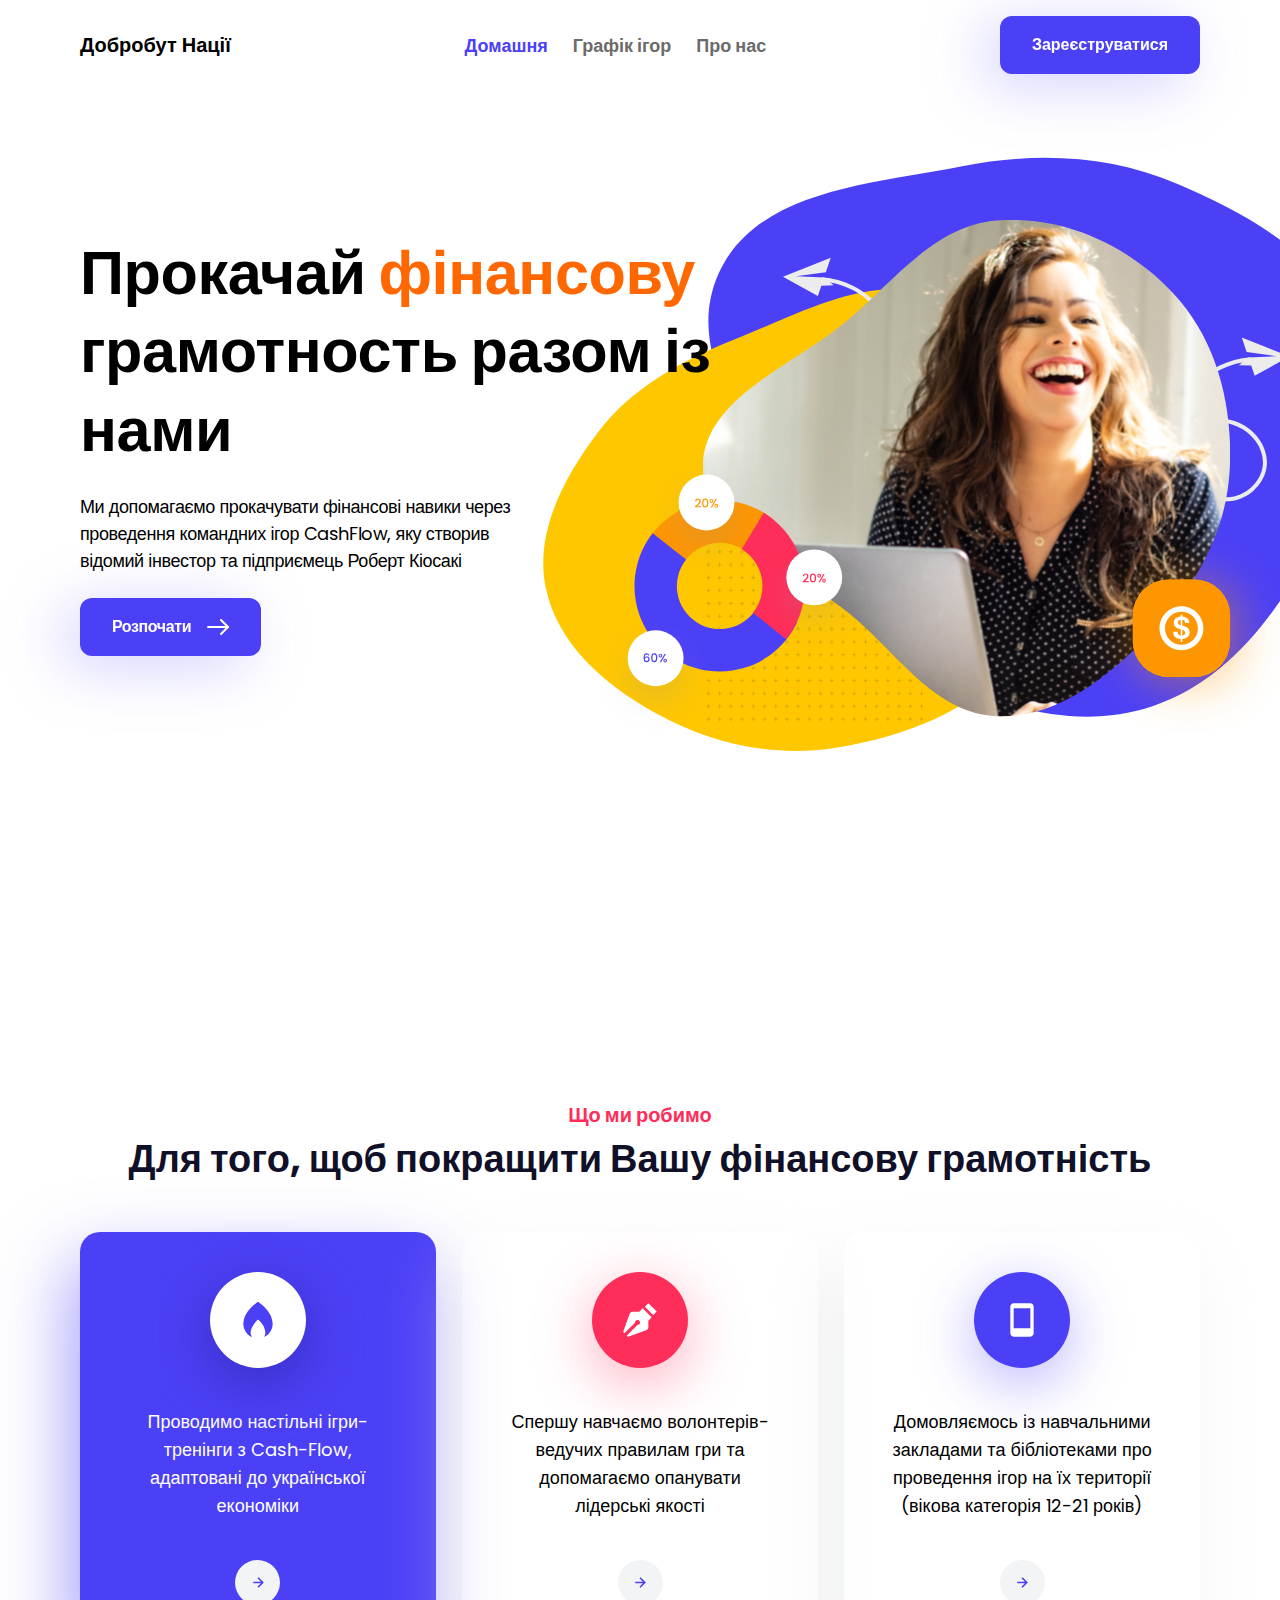
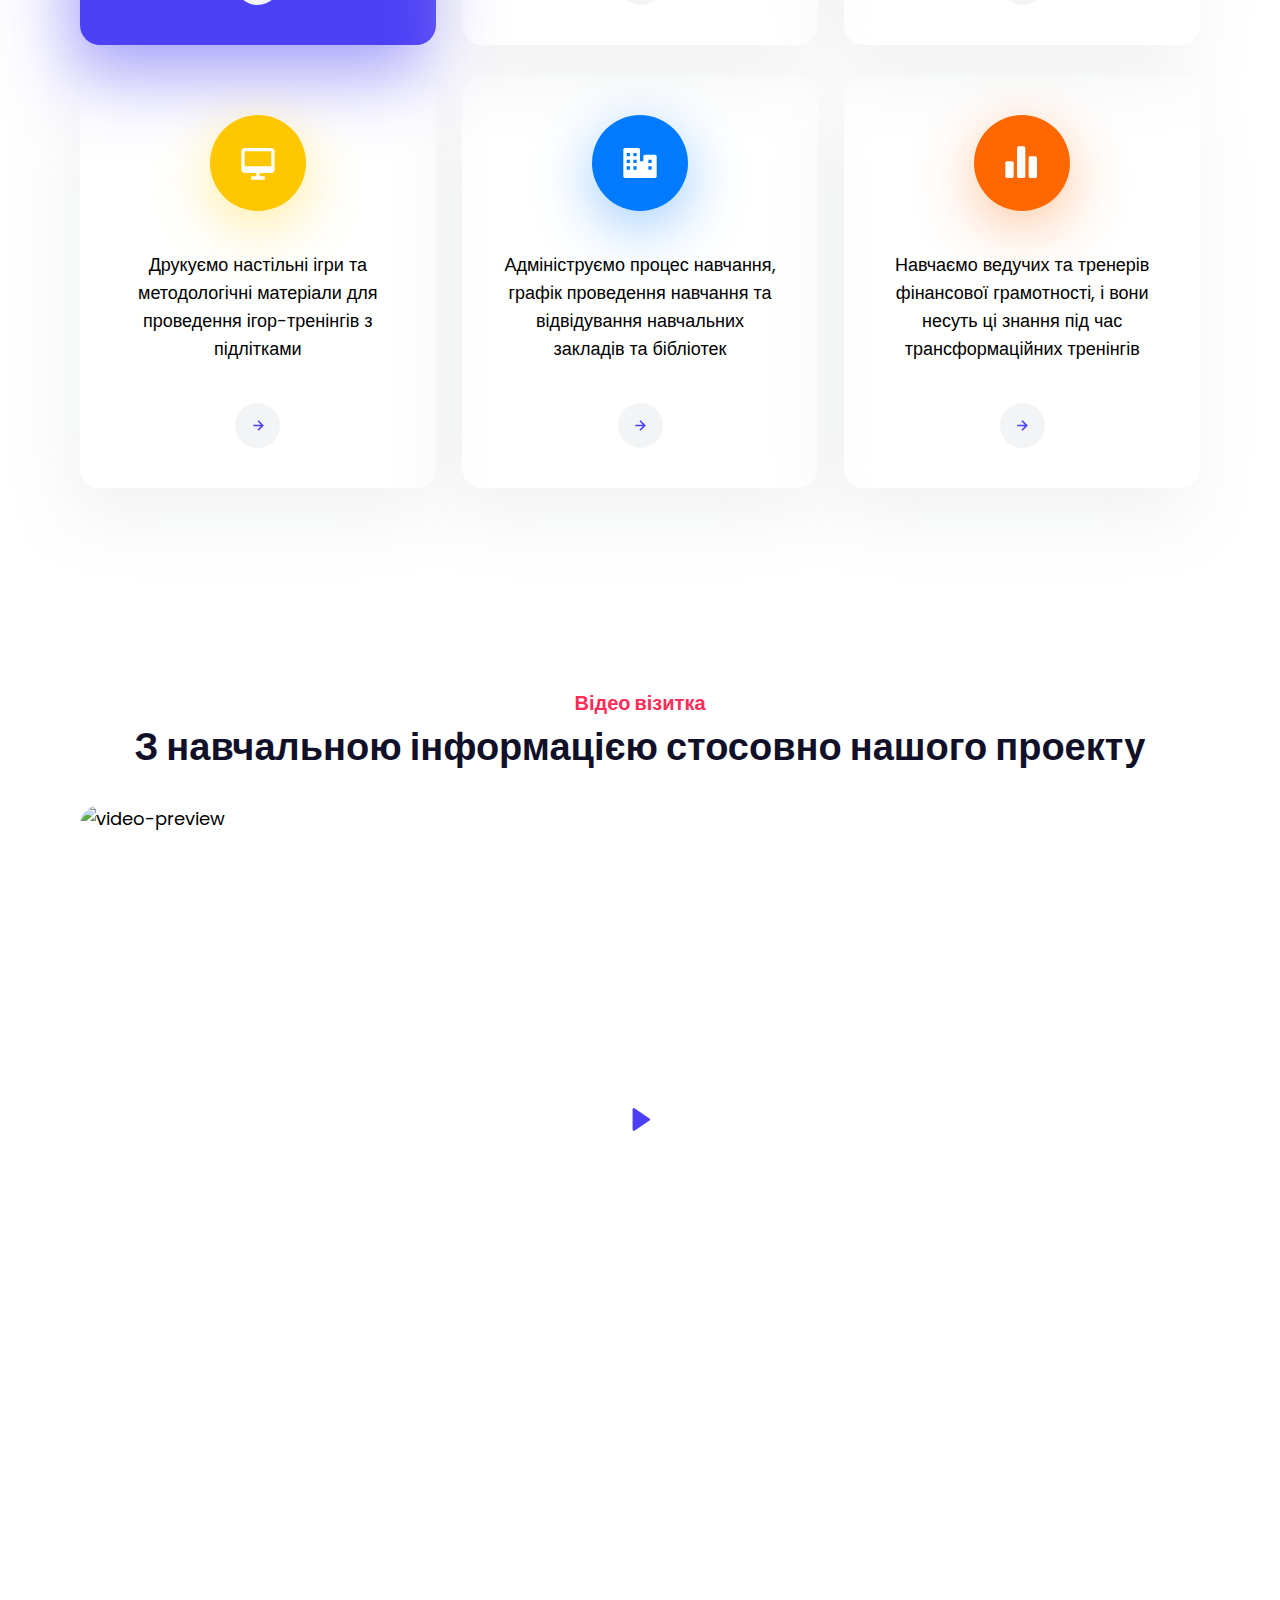
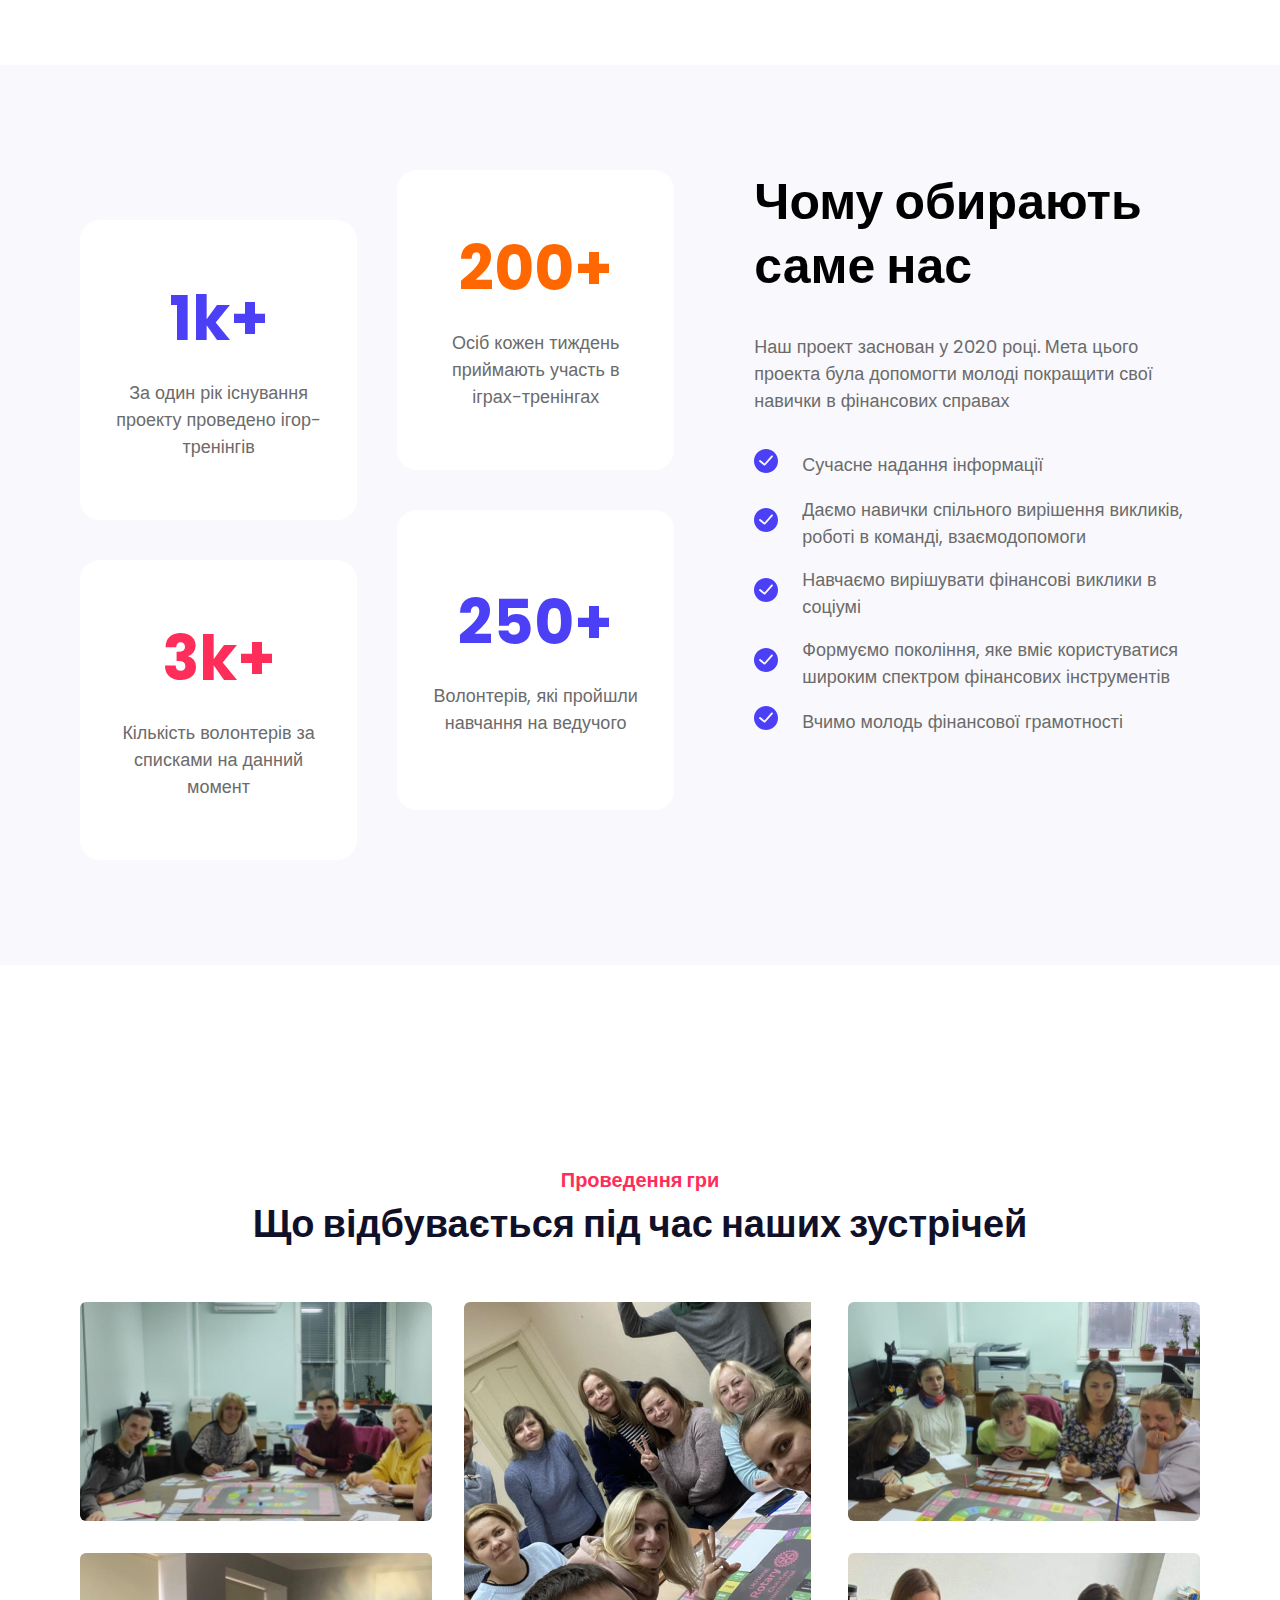
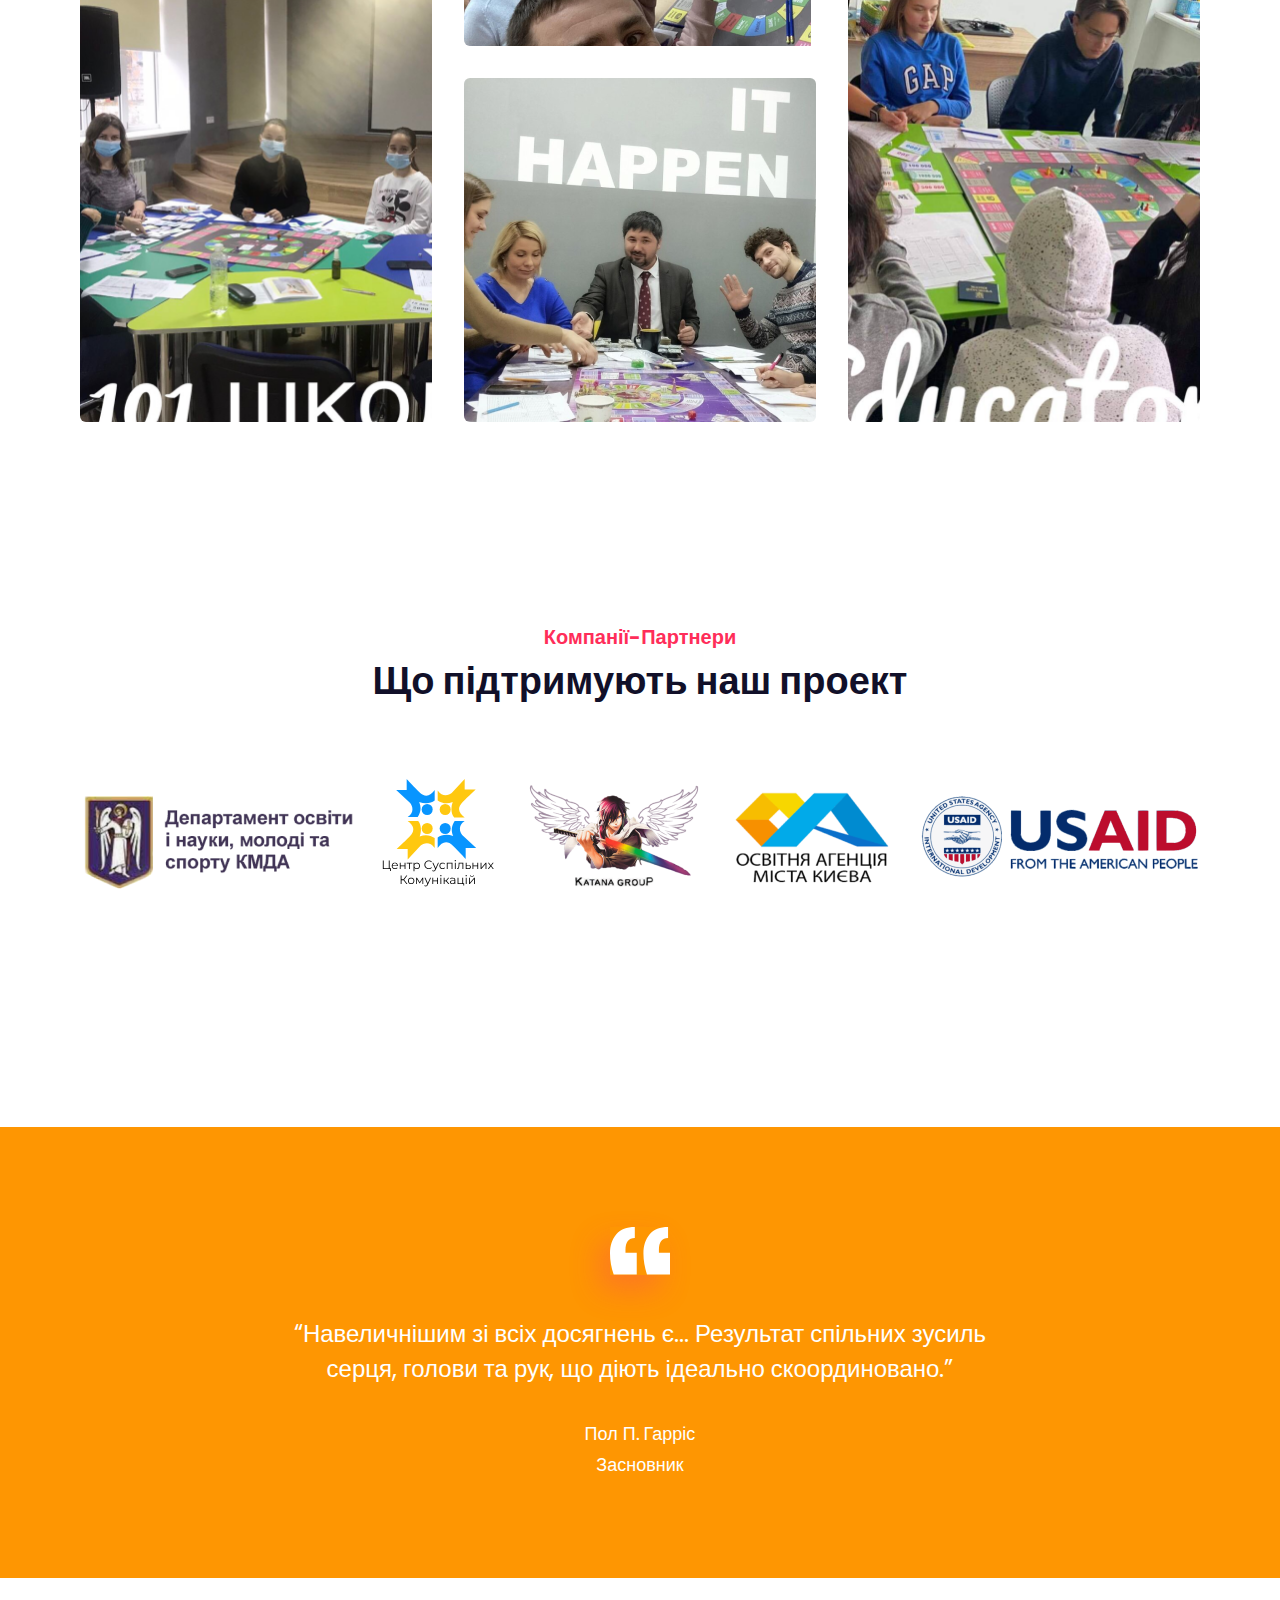
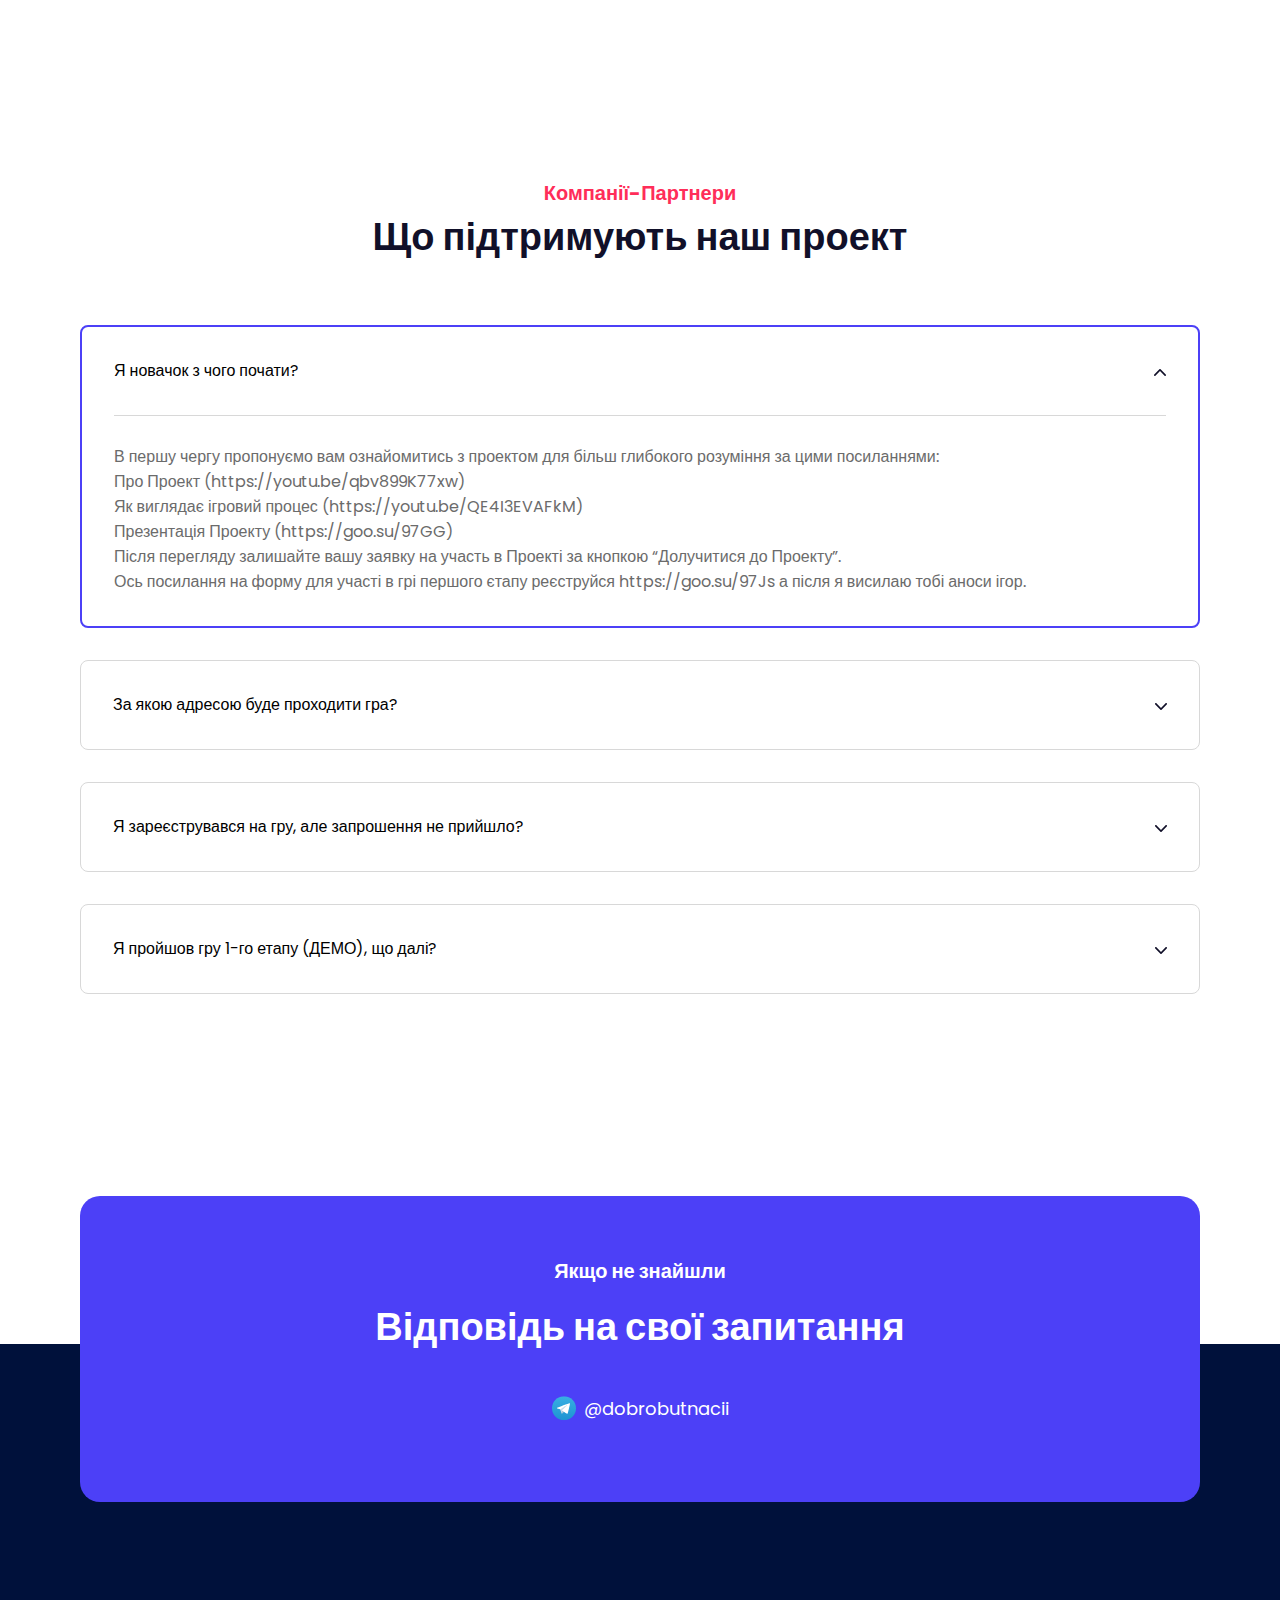
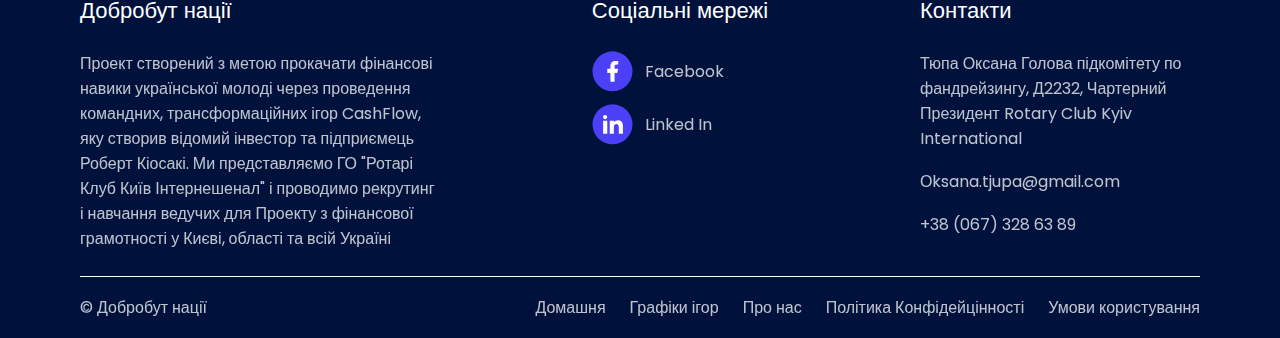
==== index.html @ ab07b041 "added accardion" ====
<!DOCTYPE html>
<html lang="ua">
<head>
    <meta charset="UTF-8">
    <meta http-equiv="X-UA-Compatible" content="IE=edge">
    <meta name="viewport" content="width=device-width, initial-scale=1.0">
    <title>Добробут Нації | Домашня | Навчання фінансової грамотності</title>

    <link rel="stylesheet" href="./css/style.css">
</head>
<body>
    <!-- HEADER -->
    <header class="header">
        <div class="container">
            <div class="menu-wrapper">
                <div class="logo"><a href="/">Добробут Нації</a></div>
                <ul class="nav">
                    <li class="active"><a href="/">Домашня</a></li>
                    <li><a href="/">Графік ігор</a></li>
                    <li><a href="/">Про нас</a></li>
                </ul>
                <a href="/" class="btn">Зареєструватися</a>
                <div id="nav-icon">
                    <span></span>
                    <span></span>
                    <span></span>
                    <span></span>
                </div>
            </div>
        </div>
    </header>
      
        <main>
            <!-- INTRO BLOCK -->
            <section class="intro">
                <div class="container">
                    <div class="intro-wrapper">
                        <div class="intro-text">
                            <h1>Прокачай <span>фінансову</span> грамотность разом із нами</h1>
                            <p>Ми допомагаємо прокачувати фінансові навики через проведення командних ігор CashFlow, яку створив відомий інвестор та підприємець Роберт Кіосакі</p>
                            <a href="/" class="btn">
                                <span>Розпочати</span>
                                <svg width="22" height="16" viewBox="0 0 22 16" fill="none" xmlns="http://www.w3.org/2000/svg">
                                    <path d="M1 8H21" stroke="white" stroke-width="2" stroke-linecap="round" stroke-linejoin="round"/>
                                    <path d="M14 1L21 8L14 15" stroke="white" stroke-width="2" stroke-linecap="round" stroke-linejoin="round"/>
                                </svg>                                    
                            </a>
                        </div>
                        <div class="intro-img">
                            <img src="./img/intro.svg" alt="intro-img">
                        </div>
                    </div>
                </div>
            </section>

            <!-- WHAT WE DO BLOCK -->
            <section class="whatwedo">
                <div class="container">
                    <div class="text-block">
                        <h3>Що ми робимо</h3>
                        <h2>Для того, щоб покращити Вашу фінансову грамотність</h2>
                    </div>
                    <div class="cards-wrapper">
                        <div class="card active">
                            <div class="card-img">
                                <svg width="44" height="44" viewBox="0 0 44 44" fill="none" xmlns="http://www.w3.org/2000/svg">
                                    <path d="M23.0615 4.38711C22.753 4.16582 22.3825 4.04773 22.0028 4.04971C21.6232 4.05168 21.2539 4.17363 20.9477 4.39811C17.5854 6.83461 7.33337 15.1286 7.33337 25.6666C7.33337 31.6194 10.9047 36.7454 16.0124 39.0426C15.1385 37.8128 14.6683 36.3419 14.6667 34.8333C14.6355 28.9281 21.1897 22.1961 21.4684 21.9999C21.6231 21.889 21.8087 21.8294 21.9991 21.8294C22.1895 21.8294 22.3751 21.889 22.5299 21.9999C22.8085 22.1961 29.3334 27.4523 29.3334 34.8369C29.3334 36.4026 28.8292 37.8491 27.9895 39.0426C33.0954 36.7454 36.6667 31.6213 36.6667 25.6758C36.6667 14.9306 26.433 6.77961 23.0615 4.38711V4.38711Z" fill="#4C40F7"/>
                                </svg>
                            </div>
                            <div class="card-text">Проводимо настільні ігри-тренінги з Cash-Flow, адаптовані до української економіки</div>
                            <div class="card-btn-wrapper">
                                <a href="/" class="card-btn active">
                                    <svg width="21" height="20" viewBox="0 0 21 20" fill="none" xmlns="http://www.w3.org/2000/svg">
                                        <path d="M9.91083 14.4109L11.0892 15.5892L16.6783 10.0001L11.0892 4.41089L9.91083 5.58922L13.4883 9.16672H5.5V10.8334H13.4883L9.91083 14.4109Z" fill="#4C40F7"/>
                                    </svg>
                                </a>
                            </div>
                        </div>

                        <div class="card">
                            <div class="card-img">
                                <svg width="40" height="40" viewBox="0 0 40 40" fill="none" xmlns="http://www.w3.org/2000/svg">
                                    <path d="M19.3117 11.6649H12.8367C12.1524 11.6647 11.4847 11.8751 10.9242 12.2675C10.3636 12.6599 9.93738 13.2153 9.70336 13.8583L3.4367 31.0949C3.21503 31.7033 3.3667 32.3849 3.82336 32.8433L4.3117 33.3316L15.015 22.6283C15.0134 22.5849 15.0017 22.5416 15.0017 22.4983C15.0017 22.0038 15.1483 21.5205 15.423 21.1094C15.6977 20.6982 16.0882 20.3778 16.545 20.1886C17.0018 19.9994 17.5045 19.9499 17.9894 20.0463C18.4744 20.1428 18.9198 20.3809 19.2695 20.7305C19.6191 21.0801 19.8572 21.5256 19.9537 22.0106C20.0501 22.4955 20.0006 22.9982 19.8114 23.455C19.6222 23.9118 19.3017 24.3022 18.8906 24.5769C18.4795 24.8517 17.9962 24.9983 17.5017 24.9983C17.4584 24.9983 17.415 24.9866 17.3717 24.9849L6.66836 35.6883L7.1567 36.1766C7.38078 36.4013 7.66451 36.5571 7.97433 36.6256C8.28415 36.6941 8.60711 36.6725 8.90503 36.5633L26.1417 30.2949C26.7847 30.0609 27.3401 29.6347 27.7325 29.0742C28.1249 28.5136 28.3352 27.8459 28.335 27.1616V20.6866L31.6667 17.3566L22.6434 8.33328L19.3117 11.6649ZM33.2334 15.1016L24.9 6.76828L28.4334 3.23328L36.7667 11.5666L33.2334 15.1016Z" fill="white"/>
                                </svg>
                            </div>
                            <div class="card-text">Спершу навчаємо волонтерів-ведучих правилам гри та допомагаємо опанувати лідерські якості</div>
                            <div class="card-btn-wrapper">
                                <a href="/" class="card-btn">
                                    <svg width="21" height="20" viewBox="0 0 21 20" fill="none" xmlns="http://www.w3.org/2000/svg">
                                        <path d="M9.91083 14.4109L11.0892 15.5892L16.6783 10.0001L11.0892 4.41089L9.91083 5.58922L13.4883 9.16672H5.5V10.8334H13.4883L9.91083 14.4109Z" fill="#4C40F7"/>
                                    </svg>
                                </a>
                            </div>
                        </div>

                        <div class="card">
                            <div class="card-img">
                                <svg width="40" height="40" viewBox="0 0 40 40" fill="none" xmlns="http://www.w3.org/2000/svg">
                                    <path d="M28.3333 3.33337H11.6667C9.82834 3.33337 8.33334 4.82837 8.33334 6.66671V33.3334C8.33334 35.1717 9.82834 36.6667 11.6667 36.6667H28.3333C30.1717 36.6667 31.6667 35.1717 31.6667 33.3334V6.66671C31.6667 4.82837 30.1717 3.33337 28.3333 3.33337ZM11.6667 28.3317V8.33337H28.3333L28.3367 28.3317H11.6667Z" fill="white"/>
                                </svg>
                            </div>
                            <div class="card-text">Домовляємось із навчальними закладами та бібліотеками про проведення ігор на їх території (вікова категорія 12-21 років)</div>
                            <div class="card-btn-wrapper">
                                <a href="/" class="card-btn">
                                    <svg width="21" height="20" viewBox="0 0 21 20" fill="none" xmlns="http://www.w3.org/2000/svg">
                                        <path d="M9.91083 14.4109L11.0892 15.5892L16.6783 10.0001L11.0892 4.41089L9.91083 5.58922L13.4883 9.16672H5.5V10.8334H13.4883L9.91083 14.4109Z" fill="#4C40F7"/>
                                    </svg>
                                </a>
                            </div>
                        </div>

                        <div class="card">
                            <div class="card-img">
                                <svg width="40" height="40" viewBox="0 0 40 40" fill="none" xmlns="http://www.w3.org/2000/svg">
                                    <path d="M33.3334 5H6.66671C4.82837 5 3.33337 6.495 3.33337 8.33333V26.6667C3.33337 28.505 4.82837 30 6.66671 30H18.3334V33.3333H13.3334V36.6667H26.6667V33.3333H21.6667V30H33.3334C35.1717 30 36.6667 28.505 36.6667 26.6667V8.33333C36.6667 6.495 35.1717 5 33.3334 5ZM6.66671 23.3333V8.33333H33.3334L33.3367 23.3333H6.66671Z" fill="white"/>
                                </svg>
                            </div>
                            <div class="card-text">Друкуємо настільні ігри та методологічні матеріали для проведення ігор-тренінгів з підлітками</div>
                            <div class="card-btn-wrapper">
                                <a href="/" class="card-btn">
                                    <svg width="21" height="20" viewBox="0 0 21 20" fill="none" xmlns="http://www.w3.org/2000/svg">
                                        <path d="M9.91083 14.4109L11.0892 15.5892L16.6783 10.0001L11.0892 4.41089L9.91083 5.58922L13.4883 9.16672H5.5V10.8334H13.4883L9.91083 14.4109Z" fill="#4C40F7"/>
                                    </svg>
                                </a>
                            </div>
                        </div>

                        <div class="card">
                            <div class="card-img">
                                <svg width="40" height="40" viewBox="0 0 40 40" fill="none" xmlns="http://www.w3.org/2000/svg">
                                    <rect width="40" height="40" fill="#007BFF"/>
                                    <path d="M35 11.6667H25C24.558 11.6667 24.134 11.8423 23.8215 12.1548C23.5089 12.4674 23.3333 12.8913 23.3333 13.3333V18.3333H20V6.66667C20 6.22464 19.8244 5.80072 19.5118 5.48816C19.1993 5.17559 18.7753 5 18.3333 5H4.99998C4.55795 5 4.13403 5.17559 3.82147 5.48816C3.50891 5.80072 3.33331 6.22464 3.33331 6.66667V33.3333C3.33331 33.7754 3.50891 34.1993 3.82147 34.5118C4.13403 34.8244 4.55795 35 4.99998 35H35C35.442 35 35.8659 34.8244 36.1785 34.5118C36.4911 34.1993 36.6666 33.7754 36.6666 33.3333V13.3333C36.6666 12.8913 36.4911 12.4674 36.1785 12.1548C35.8659 11.8423 35.442 11.6667 35 11.6667ZM13.3333 10H16.6666V13.3333H13.3333V10ZM9.99998 26.6667H6.66665V23.3333H9.99998V26.6667ZM9.99998 20H6.66665V16.6667H9.99998V20ZM9.99998 13.3333H6.66665V10H9.99998V13.3333ZM16.6666 26.6667H13.3333V23.3333H16.6666V26.6667ZM16.6666 20H13.3333V16.6667H16.6666V20ZM31.6666 26.6667H28.3333V23.3333H31.6666V26.6667ZM31.6666 20H28.3333V16.6667H31.6666V20Z" fill="white"/>
                                </svg>
                            </div>
                            <div class="card-text">Адмініструємо процес навчання, графік проведення навчання та відвідування навчальних закладів та бібліотек</div>
                            <div class="card-btn-wrapper">
                                <a href="/" class="card-btn">
                                    <svg width="21" height="20" viewBox="0 0 21 20" fill="none" xmlns="http://www.w3.org/2000/svg">
                                        <path d="M9.91083 14.4109L11.0892 15.5892L16.6783 10.0001L11.0892 4.41089L9.91083 5.58922L13.4883 9.16672H5.5V10.8334H13.4883L9.91083 14.4109Z" fill="#4C40F7"/>
                                    </svg>
                                </a>
                            </div>
                        </div>

                        <div class="card">
                            <div class="card-img">
                                <svg width="40" height="40" viewBox="0 0 40 40" fill="none" xmlns="http://www.w3.org/2000/svg">
                                    <rect width="40" height="40" fill="#FF6800"/>
                                    <path d="M10 35H5.00001C4.55798 35 4.13406 34.8244 3.8215 34.5119C3.50894 34.1993 3.33334 33.7754 3.33334 33.3334V20C3.33334 19.558 3.50894 19.1341 3.8215 18.8215C4.13406 18.509 4.55798 18.3334 5.00001 18.3334H10C10.442 18.3334 10.866 18.509 11.1785 18.8215C11.4911 19.1341 11.6667 19.558 11.6667 20V33.3334C11.6667 33.7754 11.4911 34.1993 11.1785 34.5119C10.866 34.8244 10.442 35 10 35ZM21.6667 35H16.6667C16.2246 35 15.8007 34.8244 15.4882 34.5119C15.1756 34.1993 15 33.7754 15 33.3334V5.00004C15 4.55801 15.1756 4.13409 15.4882 3.82153C15.8007 3.50897 16.2246 3.33337 16.6667 3.33337H21.6667C22.1087 3.33337 22.5326 3.50897 22.8452 3.82153C23.1577 4.13409 23.3333 4.55801 23.3333 5.00004V33.3334C23.3333 33.7754 23.1577 34.1993 22.8452 34.5119C22.5326 34.8244 22.1087 35 21.6667 35ZM33.3333 35H28.3333C27.8913 35 27.4674 34.8244 27.1548 34.5119C26.8423 34.1993 26.6667 33.7754 26.6667 33.3334V15C26.6667 14.558 26.8423 14.1341 27.1548 13.8215C27.4674 13.509 27.8913 13.3334 28.3333 13.3334H33.3333C33.7754 13.3334 34.1993 13.509 34.5119 13.8215C34.8244 14.1341 35 14.558 35 15V33.3334C35 33.7754 34.8244 34.1993 34.5119 34.5119C34.1993 34.8244 33.7754 35 33.3333 35Z" fill="white"/>
                                </svg>
                            </div>
                            <div class="card-text">Навчаємо ведучих та тренерів фінансової грамотності, і вони несуть ці знання під час трансформаційних тренінгів</div>
                            <div class="card-btn-wrapper">
                                <a href="/" class="card-btn">
                                    <svg width="21" height="20" viewBox="0 0 21 20" fill="none" xmlns="http://www.w3.org/2000/svg">
                                        <path d="M9.91083 14.4109L11.0892 15.5892L16.6783 10.0001L11.0892 4.41089L9.91083 5.58922L13.4883 9.16672H5.5V10.8334H13.4883L9.91083 14.4109Z" fill="#4C40F7"/>
                                    </svg>
                                </a>
                            </div>
                        </div>

                    </div>
                </div>
            </section>

            <!-- VIDEO BLOCK -->
            <section class="video">
                <div class="container">
                    <div class="text-block">
                        <h3>Відео візитка</h3>
                        <h2>З навчальною інформацією стосовно нашого проекту</h2>
                    </div>
                    <div class="video-wrapper">
                        <div class="video-player" data-id="qbv899K77xw" data-thumbnail="https://images.unsplash.com/photo-1659046885400-053c4587805d?crop=entropy&cs=tinysrgb&fm=jpg&ixid=MnwzMjM4NDZ8MHwxfHJhbmRvbXx8fHx8fHx8fDE2NjE1Mjg3OTU&ixlib=rb-1.2.1&q=80"></div>
                    </div>
                </div>
            </section>

            <!-- WHY WE BLOCK -->
            <section class="whywe">
                <div class="container">
                    <div class="ww-wrapper">
                        <div class="ww-statistics">
                            <div class="ww-card">
                                <h1>1k+</h1>
                                <p>За один рік існування проекту проведено ігор-тренінгів</p>
                            </div>
                            <div class="ww-card">
                                <h1>200+</h1>
                                <p>Осіб кожен тиждень приймають участь в іграх-тренінгах</p>
                            </div>
                            <div class="ww-card">
                                <h1>3k+</h1>
                                <p>Кількість волонтерів за списками на данний момент</p>
                            </div>
                            <div class="ww-card">
                                <h1>250+</h1>
                                <p>Волонтерів, які пройшли навчання на ведучого</p>
                            </div>
                        </div>
                        <div class="ww-text">
                            <h1>Чому обирають саме нас</h1>
                            <p>Наш проект заснован у 2020 році. Мета цього проекта була допомогти молоді покращити свої навички в фінансових справах</p>
                            <ul class="ww-list">
                                <li>
                                    <div class="marker"><img src="./img/list-mark.svg" alt="-"></div>
                                    <div class="ww-list-text">Сучасне надання інформації</div>
                                </li>
                                <li>
                                    <div class="marker"><img src="./img/list-mark.svg" alt="-"></div>
                                    <div class="ww-list-text">Даємо навички спільного вирішення викликів, роботі в команді, взаємодопомоги</div>
                                </li>
                                <li>
                                    <div class="marker"><img src="./img/list-mark.svg" alt="-"></div>
                                    <div class="ww-list-text">Навчаємо вирішувати фінансові виклики в соціумі</div>
                                </li>
                                <li>
                                    <div class="marker"><img src="./img/list-mark.svg" alt="-"></div>
                                    <div class="ww-list-text">Формуємо покоління, яке вміє користуватися широким спектром фінансових інструментів</div>
                                </li>
                                <li>
                                    <div class="marker"><img src="./img/list-mark.svg" alt="-"></div>
                                    <div class="ww-list-text">Вчимо молодь фінансової грамотності</div>
                                </li>
                            </ul>
                        </div>
                    </div>
                </div>
            </section>

            <!-- GALERY BLOCK -->
            <section class="galery">
                <div class="container">
                    <div class="text-block">
                        <h3>Проведення гри</h3>
                        <h2>Що відбувається під час наших зустрічей</h2>
                    </div>
                    <div class="galary-wrapper">
                        <div class="gl-img item1">
                            <img src="./img/galary/1.png" alt="img1">
                        </div>
                        <div class="gl-img item2">
                            <img src="./img/galary/2.png" alt="img2">
                        </div>
                        <div class="gl-img item3">
                            <img src="./img/galary/3.png" alt="img3">
                        </div>
                        <div class="gl-img item4">
                            <img src="./img/galary/4.png" alt="img4">
                        </div>
                        <div class="gl-img item5">
                            <img src="./img/galary/5.png" alt="img5">
                        </div>
                        <div class="gl-img item6">
                            <img src="./img/galary/6.png" alt="img6">
                        </div>
                    </div>
                </div>
            </section>

            <!-- COMPANIES BLOCK -->
            <section class="companies">
                <div class="container">
                    <div class="text-block">
                        <h3>Компанії-Партнери</h3>
                        <h2>Що підтримують наш проект</h2>
                    </div>
                    <div class="company-wrapper">
                        <div class="cmp-img"><img src="./img/companies/1.png" alt="Департамент освіти й науки"></div>
                        <div class="cmp-img"><img src="./img/companies/2.svg" alt="Центр суспільних комунікацій"></div>
                        <div class="cmp-img"><img src="./img/companies/3.png" alt="Katana grouP"></div>
                        <div class="cmp-img"><img src="./img/companies/4.png" alt="Освітня агенція міста Києва"></div>
                        <div class="cmp-img"><img src="./img/companies/5.png" alt="USAID"></div>
                    </div>
                </div>
            </section>


            <!-- QUOTES BLOCK -->
            <section class="quotes">
                <div class="quotes-wrapper">
                    <div class="qw">
                        <div class="qw-wrapper">
                            <div class="qw-img">
                                <svg width="60" height="48" viewBox="0 0 60 48" fill="none" xmlns="http://www.w3.org/2000/svg">
                                    <path fill-rule="evenodd" clip-rule="evenodd" d="M3.69501 47.5073C1.23167 40.4692 0 33.4898 0 26.5689C0 18.5924 2.11144 12.1701 6.33431 7.30205C10.5572 2.43401 16.7155 0 24.8094 0V11.085C18.5924 11.0851 15.4839 15.0733 15.4839 23.0499V25.6892H26.7449V47.5073H3.69501ZM36.9502 47.5073C34.6041 40.3519 33.4311 33.3724 33.4311 26.5689C33.4311 18.5924 35.5132 12.1701 39.6774 7.30205C43.8417 2.43401 49.9707 0 58.0645 0V11.085C51.9648 11.0851 48.915 15.0733 48.915 23.0499V25.6892H60V47.5073H36.9502Z" fill="white"/>
                                </svg>                                    
                            </div>
                            <div class="qw-body">
                                “Навеличнішим зі всіх досягнень є... Результат спільних зусиль серця, голови та рук, що діють ідеально скоординовано.”
                            </div>
                            <div class="qw-autor">
                                <div class="qw-name">Пол П. Гарріс</div>
                                <div class="qw-role">Засновник</div>
                            </div>
                        </div>
                    </div>
                </div>
            </section>


            <!-- QWESTIONS BLOCK -->
            <section class="qwestions">
                <div class="container">
                    <div class="text-block">
                        <h3>Компанії-Партнери</h3>
                        <h2>Що підтримують наш проект</h2>
                    </div>
                    <div class="accardion-wrapper">
                        <div data-acc="0" class="acc active"">
                            <div class="acc-header">
                                <div class="acc-h">Я новачок з чого почати?</div>
                                <div class="acc-arrow">
                                    <svg width="12" height="7" viewBox="0 0 12 7" fill="none" xmlns="http://www.w3.org/2000/svg">
                                        <path d="M5.99998 6.92727C5.78492 6.92727 5.56988 6.84515 5.40591 6.68126L0.24617 1.52147C-0.0820568 1.19324 -0.0820567 0.661079 0.24617 0.332985C0.574264 0.00489056 1.10632 0.00489058 1.43458 0.332985L5.99998 4.89866L10.5654 0.333145C10.8936 0.00505046 11.4256 0.00505048 11.7537 0.333145C12.0821 0.661239 12.0821 1.1934 11.7537 1.52163L6.59405 6.68142C6.43 6.84534 6.21496 6.92727 5.99998 6.92727Z" fill="#111029"/>
                                    </svg>
                                </div>
                            </div>
                            <div class="acc-content">
                                <p>В першу чергу пропонуємо вам ознайомитись з проектом для більш глибокого розуміння за цими посиланнями:</p>
                                <ul>
                                    <li>Про Проект (<a href="https://youtu.be/qbv899K77xw">https://youtu.be/qbv899K77xw</a>)</li>
                                    <li>Як виглядає ігровий процес (<a href="https://youtu.be/QE4I3EVAFkM">https://youtu.be/QE4I3EVAFkM</a>)</li>
                                    <li>Презентація Проекту (<a href="https://goo.su/97GG">https://goo.su/97GG</a>) </li>
                                </ul>
                                <p>Після перегляду залишайте вашу заявку на участь в Проекті за кнопкою “Долучитися до Проекту”.</p>
                                <p>Ось посилання на форму для участі в грі першого єтапу реєструйся https://goo.su/97Js а після я висилаю тобі аноси ігор.</p>
                            </div>
                        </div>

                        <div data-acc="1" class="acc">
                            <div class="acc-header">
                                <div class="acc-h">За якою адресою буде проходити гра?</div>
                                <div class="acc-arrow">
                                    <svg width="12" height="7" viewBox="0 0 12 7" fill="none" xmlns="http://www.w3.org/2000/svg">
                                        <path d="M5.99998 6.92727C5.78492 6.92727 5.56988 6.84515 5.40591 6.68126L0.24617 1.52147C-0.0820568 1.19324 -0.0820567 0.661079 0.24617 0.332985C0.574264 0.00489056 1.10632 0.00489058 1.43458 0.332985L5.99998 4.89866L10.5654 0.333145C10.8936 0.00505046 11.4256 0.00505048 11.7537 0.333145C12.0821 0.661239 12.0821 1.1934 11.7537 1.52163L6.59405 6.68142C6.43 6.84534 6.21496 6.92727 5.99998 6.92727Z" fill="#111029"/>
                                    </svg>
                                </div>
                            </div>
                            <div class="acc-content">
                                <p>Ігри проходять на різних локаціях міста Києва (області). Переважно ми співпрацюємо з бібліотеками та приміщеннями, наданими нашими волонтерами. </p>
                                <p>Точна дата, адреса локації с контактами ведучого буде надіслана вам як ботом в чаті "Анонси ДЕМО ігор", так і в особисті повідомлення перед проведенням гри.</p>
                                <p>+ Плюс перед грою, ми ще раз отримуємо від вас підтвердження про візит на гру</p>
                            </div>
                        </div>

                        <div data-acc="2" class="acc">
                            <div class="acc-header">
                                <div class="acc-h">Я зареєструвався на гру, але запрошення не прийшло?</div>
                                <div class="acc-arrow">
                                    <svg width="12" height="7" viewBox="0 0 12 7" fill="none" xmlns="http://www.w3.org/2000/svg">
                                        <path d="M5.99998 6.92727C5.78492 6.92727 5.56988 6.84515 5.40591 6.68126L0.24617 1.52147C-0.0820568 1.19324 -0.0820567 0.661079 0.24617 0.332985C0.574264 0.00489056 1.10632 0.00489058 1.43458 0.332985L5.99998 4.89866L10.5654 0.333145C10.8936 0.00505046 11.4256 0.00505048 11.7537 0.333145C12.0821 0.661239 12.0821 1.1934 11.7537 1.52163L6.59405 6.68142C6.43 6.84534 6.21496 6.92727 5.99998 6.92727Z" fill="#111029"/>
                                    </svg>
                                </div>
                            </div>
                            <div class="acc-content">
                                <p>Запрошення на гру ми надсилаємо за день до проведення гри або по мірі набора групи. Наші координатори формують групи, знаходять локації та публікують всю інформацію через бот в "Анонсах Демо ігор", щоб ви також могли спланувати свій час. Будь ласка, очікуйте</p>
                            </div>
                        </div>

                        <div data-acc="3" class="acc">
                            <div class="acc-header">
                                <div class="acc-h">Я пройшов гру 1-го етапу (ДЕМО), що далі?</div>
                                <div class="acc-arrow">
                                    <svg width="12" height="7" viewBox="0 0 12 7" fill="none" xmlns="http://www.w3.org/2000/svg">
                                        <path d="M5.99998 6.92727C5.78492 6.92727 5.56988 6.84515 5.40591 6.68126L0.24617 1.52147C-0.0820568 1.19324 -0.0820567 0.661079 0.24617 0.332985C0.574264 0.00489056 1.10632 0.00489058 1.43458 0.332985L5.99998 4.89866L10.5654 0.333145C10.8936 0.00505046 11.4256 0.00505048 11.7537 0.333145C12.0821 0.661239 12.0821 1.1934 11.7537 1.52163L6.59405 6.68142C6.43 6.84534 6.21496 6.92727 5.99998 6.92727Z" fill="#111029"/>
                                    </svg>
                                </div>
                            </div>
                            <div class="acc-content">
                                <p>При наборі групи: координатор повідомляє про це в чатах. Якщо після такого повідомлення запрошенні у вас не має, це означає, що група набрана, і місць на всіх не вистачило </p>
                                <p>(на гру запрошуємо максимум 8 гравців). </p>
                                <p>В такому випадку, будь ласка, залиште повторно реєстрацію на іншу зручну для вас дату та час.</p>
                            </div>
                        </div>
                    </div>
                </div>
            </section>


        </main>


        <!-- FOOTER -->
        <footer>
            <div class="container">
                <div class="prefooter">
                    <h3>Якщо не знайшли</h3>
                    <h2>Відповідь на свої запитання</h2>
                    <ul>
                        <li>
                            <div class="logo">
                                <svg width="24" height="25" viewBox="0 0 24 25" fill="none" xmlns="http://www.w3.org/2000/svg">
                                    <g clip-path="url(#clip0_375_13)">
                                    <path d="M12 24.3535C18.6274 24.3535 24 18.9809 24 12.3535C24 5.7261 18.6274 0.353516 12 0.353516C5.37258 0.353516 0 5.7261 0 12.3535C0 18.9809 5.37258 24.3535 12 24.3535Z" fill="url(#paint0_linear_375_13)"/>
                                    <path d="M8.12292 13.2309L9.54663 17.1715C9.54663 17.1715 9.72463 17.5402 9.91523 17.5402C10.1058 17.5402 12.9407 14.591 12.9407 14.591L16.0932 8.50195L8.17373 12.2137L8.12292 13.2309Z" fill="#C8DAEA"/>
                                    <path d="M10.0106 14.2412L9.73733 17.1458C9.73733 17.1458 9.62293 18.0358 10.5127 17.1458C11.4025 16.2558 12.2542 15.5695 12.2542 15.5695" fill="#A9C6D8"/>
                                    <path d="M8.14859 13.3718L5.21999 12.4176C5.21999 12.4176 4.86999 12.2756 4.98269 11.9536C5.00589 11.8872 5.05269 11.8307 5.19269 11.7336C5.84159 11.2813 17.2033 7.1976 17.2033 7.1976C17.2033 7.1976 17.5241 7.0895 17.7133 7.1614C17.7601 7.17588 17.8022 7.20255 17.8353 7.23865C17.8684 7.27476 17.8914 7.31902 17.9018 7.3669C17.9222 7.45146 17.9308 7.53847 17.9272 7.6254C17.9263 7.7006 17.9172 7.7703 17.9103 7.8796C17.8411 8.9961 15.7703 17.3289 15.7703 17.3289C15.7703 17.3289 15.6464 17.8165 15.2025 17.8332C15.0934 17.8367 14.9847 17.8182 14.8829 17.7789C14.7811 17.7395 14.6883 17.68 14.61 17.604C13.7389 16.8547 10.7281 14.8313 10.0628 14.3863C10.0478 14.3761 10.0351 14.3627 10.0257 14.3472C10.0163 14.3317 10.0103 14.3143 10.0082 14.2963C9.99889 14.2494 10.0499 14.1913 10.0499 14.1913C10.0499 14.1913 15.2925 9.5313 15.432 9.0421C15.4428 9.0042 15.402 8.9855 15.3472 9.0021C14.999 9.1302 8.96279 12.9421 8.29659 13.3628C8.24863 13.3773 8.19795 13.3804 8.14859 13.3718Z" fill="white"/>
                                    </g>
                                    <defs>
                                    <linearGradient id="paint0_linear_375_13" x1="12" y1="24.3535" x2="12" y2="0.353516" gradientUnits="userSpaceOnUse">
                                    <stop stop-color="#1D93D2"/>
                                    <stop offset="1" stop-color="#38B0E3"/>
                                    </linearGradient>
                                    <clipPath id="clip0_375_13">
                                    <rect width="24" height="24" fill="white" transform="translate(0 0.353516)"/>
                                    </clipPath>
                                    </defs>
                                </svg>    
                            </div>
                            <a href="/">@dobrobutnacii</a>
                        </li>
                    </ul>
                </div>
            </div>
            <div class="footer">
                <div class="container">
                    <div class="footer-wrapper">
                        <div class="f-col1">
                            <div class="f-logo">Добробут нації</div>
                            <p>Проект створений з метою прокачати фінансові навики української молоді через проведення командних, трансформаційних ігор CashFlow, яку створив відомий інвестор та підприємець Роберт Кіосакі. Ми представляємо ГО "Ротарі Клуб Київ Інтернешенал" і проводимо рекрутинг і навчання ведучих для Проекту з фінансової грамотності у Києві, області та всій Україні</p>
                        </div>
                        <div class="f-col2">
                            <div class="f-logo">Соціальні мережі</div>
                            <ul>
                                <li class="link">
                                    <a href="/">
                                        <div class="link-logo">
                                            <svg width="41" height="41" viewBox="0 0 41 41" fill="none" xmlns="http://www.w3.org/2000/svg">
                                                <circle cx="20.5" cy="20.3535" r="20" fill="#4C40F7"/>
                                                <g clip-path="url(#clip0_269_1703)">
                                                <path d="M22.5827 21.9147H25.1868L26.2285 17.748H22.5827V15.6647C22.5827 14.5918 22.5827 13.5814 24.666 13.5814H26.2285V10.0814C25.8889 10.0366 24.6066 9.93555 23.2525 9.93555C20.4243 9.93555 18.416 11.6616 18.416 14.8314V17.748H15.291V21.9147H18.416V30.7689H22.5827V21.9147Z" fill="white"/>
                                                </g>
                                                <defs>
                                                <clipPath id="clip0_269_1703">
                                                <rect width="25" height="25" fill="white" transform="translate(8 7.85352)"/>
                                                </clipPath>
                                                </defs>
                                            </svg>                                                
                                        </div>
                                        <div class="name">Facebook</div>
                                    </a>
                                </li>
                                <li class="link">
                                    <a href="/">
                                        <div class="link-logo">
                                            <svg width="41" height="41" viewBox="0 0 41 41" fill="none" xmlns="http://www.w3.org/2000/svg">
                                                <circle cx="20.5" cy="20.3535" r="20" fill="#4C40F7"/>
                                                <g clip-path="url(#clip0_269_1697)">
                                                <path d="M15.2292 13.0609C15.2289 13.6135 15.0091 14.1433 14.6182 14.5338C14.2273 14.9243 13.6973 15.1435 13.1448 15.1432C12.5923 15.143 12.0625 14.9232 11.672 14.5323C11.2815 14.1414 11.0622 13.6114 11.0625 13.0589C11.0628 12.5063 11.2825 11.9765 11.6734 11.586C12.0643 11.1955 12.5943 10.9763 13.1469 10.9766C13.6994 10.9768 14.2292 11.1966 14.6197 11.5875C15.0102 11.9784 15.2294 12.5084 15.2292 13.0609ZM15.2917 16.6859H11.125V29.7276H15.2917V16.6859ZM21.875 16.6859H17.7292V29.7276H21.8333V22.8839C21.8333 19.0714 26.8021 18.7172 26.8021 22.8839V29.7276H30.9167V21.4672C30.9167 15.0401 23.5625 15.2797 21.8333 18.4359L21.875 16.6859Z" fill="white"/>
                                                </g>
                                                <defs>
                                                <clipPath id="clip0_269_1697">
                                                <rect width="25" height="25" fill="white" transform="translate(8 7.85352)"/>
                                                </clipPath>
                                                </defs>
                                            </svg>                                                
                                        </div>
                                        <div class="name">Linked In</div>
                                    </a>
                                </li>
                            </ul>
                        </div>
                        <div class="f-col3">
                            <div class="f-logo">Контакти</div>
                            <div class="f-col3-wrapper">
                                <p>Тюпа Оксана Голова підкомітету по фандрейзингу, Д2232, Чартерний Президент Rotary Club Kyiv International</p>
                                <a class="f-col-link" href="mailto:Оksana.tjupa@gmail.com">Оksana.tjupa@gmail.com</a>
                                <a class="f-col-link" href="tel:+380673286389">+38 (067) 328 63 89</a>
                            </div>
                        </div>
                    </div>
                </div>
            </div>
            <div class="after-footer">
                <div class="container">
                    <div class="copy">&copy Добробут нації</div>
                    <div class="af-links">
                        <div class="af-link"><a href="/">Домашня</a></div>
                        <div class="af-link"><a href="/">Графіки ігор</a></div>
                        <div class="af-link"><a href="/">Про нас</a></div>
                        <div class="af-link"><a href="/">Політика Конфідейцінності</a></div>
                        <div class="af-link"><a href="/">Умови користування</a></div>
                    </div>
                </div>
            </div>
        </footer>

    <script src="./js/app.js"></script>
    <script src="./js/player.js"></script>
    <script src="./js/accardeon.js"></script>
</body>
</html>
---- css/style.css ----
@import url('https://fonts.googleapis.com/css2?family=Poppins:wght@400;500;600;700&display=swap');
@import url('./fonts.css');

:root{
    --bg-color: #fff;
    --text-color: #000;
    --text-pr-color: #4C40F7; 
    --text-pr-color-hv: #6f65f6;
    --text-sc-color: #6B6B6B;
    --text-sc-color-hv: #8f8d8d;

}

*{
    margin: 0;
    padding: 0;
    box-sizing: border-box;
}

body, html{
    font-family: "Poppins", sans-serif;
    font-size: 18px;
    overflow-x: hidden;
}

/* Main | Content */
main{
    display: flex;
    flex-direction: column;
    gap: 200px;
    align-items: center;
}
section{
    width: 100%;
}

a{
    text-decoration: none;
    color: inherit;
}
h1{
    font-size: clamp(2em, 5vw, 3.4em);
    line-height: clamp(1.28em, 5vw, 72px);
}
h2{
    font-size: clamp(1.75em, 5vw, 38px);
}
h3{
    font-size: 20px;
}

/* Text block */
.text-block{
    text-align: center;
}
.text-block > h3{
    color: #FF2D59;
}
.text-block > h2{
    color: #111029;
}

/* Primary button */
.btn{
    display: inline-flex;
    width: fit-content;
    align-items: center;
    justify-content: center;
    gap: 16px;
    background: #4C40F7;
    padding: 16px 32px;
    font-size: 16px;
    font-weight: 600;
    border-radius: 12px;
    color: #fff;
    filter: drop-shadow(-15px 10px 30px rgba(76, 64, 247, 0.25));
    transition: all .1s linear;
    line-height: 26px;
}
.btn:hover{
    background: #6f65f6;
}

/* Container with width 1120px */
.container{
    width: min(100% - 10px, 1120px);
    margin-inline: auto;
}

/* -- Header -- */
.header {
    position: fixed;
    top: 0;
    left: 0;
    right: 0;
    z-index: 20;
    transition: transform 0.4s;
    background-color: var(--bg-color);
}

.menu-wrapper{
    display: flex;
    justify-content: space-between;
    align-items: center;
    font-weight: 600;
    padding: 16px 0;
}
/* logo */
.logo{
    font-size: 20px;
    /* line-height: 26px; */
}
/* navigation wrapper */
.nav{
    display: flex;
    list-style: none;
    gap: 25px;
    font-size: 18px;
}
/* navigation links */
.nav > li{
    color: var(--text-sc-color);
    transition: all .1s;
}
.nav > li.active{
    color: var(--text-pr-color);
}
.nav > li:hover{
    color: var(--text-sc-color-hv);
}
.nav > li.active:hover{
    color: var(--text-pr-color-hv);;
}
/* Hider header */
.scroll-down .header {
    transform: translate3d(0, -100%, 0);
}
/* Show header */
.scroll-up .header {
    transform: none;
}
/* Burger button */
#nav-icon{
    width: 40px;
    height: 30px;
    position: relative;
    
    display: none;

    -webkit-transform: rotate(0deg);
    -moz-transform: rotate(0deg);
    -o-transform: rotate(0deg);
    transform: rotate(0deg);
    -webkit-transition: .5s ease-in-out;
    -moz-transition: .5s ease-in-out;
    -o-transition: .5s ease-in-out;
    transition: .5s ease-in-out;
    cursor: pointer;
}
#nav-icon::selection, #nav-icon span::selection{
    display: none;
    opacity: 0;
}

#nav-icon:hover ~ #nav-icon span{
    background: var(--text-sc-color-hv);
}
  
#nav-icon span{
    display: block;
    position: absolute;
    height: 5px;
    width: 100%;
    background: var(--text-sc-color);
    border-radius: 9px;
    opacity: 1;
    left: 0;
    -webkit-transform: rotate(0deg);
    -moz-transform: rotate(0deg);
    -o-transform: rotate(0deg);
    transform: rotate(0deg);
    -webkit-transition: .25s ease-in-out;
    -moz-transition: .25s ease-in-out;
    -o-transition: .25s ease-in-out;
    transition: .25s ease-in-out;
}

  
#nav-icon span:nth-child(1) {
    top: 0px;
}
  
#nav-icon span:nth-child(2),#nav-icon span:nth-child(3) {
    top: 12px;
}
  
#nav-icon span:nth-child(4) {
    top: 24px;
}
  
#nav-icon.open span:nth-child(1) {
    top: 18px;
    width: 0%;
    left: 50%;
}
  
#nav-icon.open span:nth-child(2) {
    -webkit-transform: rotate(45deg);
    -moz-transform: rotate(45deg);
    -o-transform: rotate(45deg);
    transform: rotate(45deg);
}
  
#nav-icon.open span:nth-child(3) {
    -webkit-transform: rotate(-45deg);
    -moz-transform: rotate(-45deg);
    -o-transform: rotate(-45deg);
    transform: rotate(-45deg);
}
  
#nav-icon.open span:nth-child(4) {
    top: 18px;
    width: 0%;
    left: 50%;
}



/* Intro block */
section.intro{
    min-height: 100vh;
    /* height: 100vh; */
    overflow: hidden;
}
.intro-wrapper{
    display: flex;
    position: relative;
    width: 100%;
}
.intro-text{
    position: relative;
    z-index: 2;
    width: 58%;
    margin-top: 26vh;
    display: flex;
    flex-direction: column;
    gap: 24px;
    letter-spacing: -0.4px;
}
.intro-text h1 > span{
    color: #FF6800;
}
.intro-text > p{
    width: 68%;
}
.intro-img{
    position: absolute;
    z-index: 1;
    width: 80%;
    top: 16vh;
    right: -17%;
}
.intro-img > img{
    width: 100%;
}


.cards-wrapper{
    display: flex;
    flex-wrap: wrap;
    align-items: stretch;
    justify-content: space-between;
    row-gap: 30px;
    margin-top: 45px;
}
.card{
    width: 31.75%;
    display: flex;
    flex-direction: column;
    align-items: center;
    gap: 40px;
    padding: 40px;
    border-radius: 20px;
    text-align: center;

    line-height: 28px;

    box-shadow: -10px 30px 70px rgba(219, 222, 225, 0.4);
}
.card.active{
    color: #fff;
    background-color: #4C40F7;
    box-shadow: -10px 30px 70px rgba(76, 64, 247, 0.5);
}
.card .card-img{
    width: 96px;
    height: 96px;
    display: flex;
    justify-content: center;
    align-items: center;
    border-radius: 50%;
}
.card:nth-child(1) > .card-img{
    background: #fff;
    filter: drop-shadow(0px 15px 30px #372DBC);
}
.card:nth-child(2) > .card-img{
    background: #FF2D59;
    filter: drop-shadow(0px 15px 30px rgba(255, 45, 89, 0.4));
}
.card:nth-child(3) > .card-img{
    background: #4C40F7;
    filter: drop-shadow(0px 15px 30px rgba(76, 64, 247, 0.4));
}
.card:nth-child(4) > .card-img{
    background: #FFC700;
    filter: drop-shadow(0px 15px 30px rgba(255, 204, 0, 0.4));
}
.card:nth-child(5) > .card-img{
    background: #007BFF;
    filter: drop-shadow(0px 15px 30px rgba(0, 123, 255, 0.4));
}
.card:nth-child(6) > .card-img{
    background: #FF6800;
    filter: drop-shadow(0px 15px 30px rgba(255, 104, 0, 0.4));
}
.card-btn{
    background: #F3F4F6;
    height: 45px;
    width: 45px;
    display: flex;
    justify-content: center;
    align-items: center;
    border-radius: 50%;
    transition: all .1s linear;
}
.card-btn:hover{
    background: #e8e7e7;
}
.card-btn svg{
    width: 20px;
    height: auto;
}

/* Video block */
.video-wrapper{
    margin-top: 50px;
    display: block;
    width: 100%;
    /* max-width: 600px; */
    margin: 30px auto;
}

.video-player {
    display: block;
    margin: 20px auto;
    padding-bottom: 56.25%;
    overflow: hidden;
    position: relative;
    width: 100%;
    height: 100%;
    border-radius: 20px;
    cursor: pointer;
}

img.video-thumbnail {
    bottom: 0;
    display: block;
    left: 0;
    margin: auto;
    max-width: 100%;
    width: 100%;
    position: absolute;
    right: 0;
    top: 0;
    height: auto;
}

div.video-play-btn {
    height: 72px;
    width: 72px;
    left: 50%;
    top: 50%;
    margin-left: -36px;
    margin-top: -36px;
    position: absolute;
    background: url("../img/button-play.svg") no-repeat center center;
    background-size: 72px 72px;
    cursor: pointer;
    transition: all .1s;
}
div.video-play-btn:hover{
    filter: brightness(0.85);
}

.video-iframe {
    width: 100%;
    height: 100%;
    position: absolute;
    top: 0;
    left: 0;
    border-radius: 20px;
}


/* Why We Block */
section.whywe{
    background: #F9F9FD;
    padding: 105px 0;
}
.ww-wrapper{
    display: flex;
    gap: 40px 80px;
}
.ww-statistics{
    display: flex;
    flex-wrap: wrap;
    align-content: flex-start;
    gap: 40px;
    width: 60%;
}
.ww-card{
    padding: 40px 28px;
    background: #fff;
    text-align: center;
    width: calc(50% - 20px);
    height: 300px;

    display: flex;
    flex-direction: column;
    align-items: center;
    justify-content: center;
    border-radius: 20px;
}
.ww-card:nth-child(1){
    margin-top: 50px;
    color: #4C40F7;
}
.ww-card:nth-child(2){
    color: #FF6800;
}
.ww-card:nth-child(3){
    color: #FF2D59;
}
.ww-card:nth-child(4){
    color: #4C40F7;
    margin-top: -50px;
}
.ww-card h1{
    margin-bottom: 20px;
}
.ww-card p{
    color: #6B6B6B;
}
.ww-text{
    display: flex;
    flex-direction: column;
    gap: 35px;
    width: 45%;
}
.ww-text > h1{
    font-size: clamp(2em, 5vw, 50px);
}

.ww-list{
    display: flex;
    flex-direction: column;
    gap: 16px;
}
.ww-list, .ww-text p{
    color: #6B6B6B;
}

.ww-list li{
    display: flex;
    align-items: center;
    gap: 24px;
}
.ww-list li::marker{
    width: 100%;
    height: 24px;
}

/* Galary block */
.galary-wrapper{
    display: grid;
    width: 100%;
    grid-template-columns: repeat(3, 1fr);
    grid-template-rows: repeat(6, 1fr);
    grid-gap: 32px;
    height: 720px;
    margin-top: 50px;
}
.gl-img img{
    width: 100%;
    height: 100%;
    object-fit: cover;
}
.gl-img{
    overflow: hidden;
    border-radius: 6px;
}
.gl-img.item1{
    grid-row-start: 1;
    grid-row-end: 3;
    grid-column-start: 1;
    grid-column-end: 2;
}
.gl-img.item2{
    grid-row-start: 1;
    grid-row-end: 4;
    grid-column-start: 2;
    grid-column-end: 3;
}
.gl-img.item3{
    grid-row-start: 1;
    grid-row-end: 3;
    grid-column-start: 3;
    grid-column-end: 4;
}
.gl-img.item4{
    grid-row-start: 3;
    grid-row-end: 7;
    grid-column-start: 1;
    grid-column-end: 2;
}
.gl-img.item5{
    grid-row-start: 4;
    grid-row-end: 7;
    grid-column-start: 2;
    grid-column-end: 3;
}
.gl-img.item6{
    grid-row-start: 3;
    grid-row-end: 7;
    grid-column-start: 3;
    grid-column-end: 4;
}


/* Companies block */
.company-wrapper{
    display: flex;
    justify-content: space-between;
    align-items: center;
    gap: 20px;
    margin-top: 50px;
}
.cmp-img img{
    width: 100%;
}


/* QUOTES BLOCK */
.qw{
    color: #fff;
    background: #FE9602;
    
}
.qw-wrapper{
    max-width: 720px;
    display: flex;
    flex-direction: column;
    justify-content: center;
    align-items: center;
    gap: 34px;
    margin-inline: auto;
    text-align: center;
    font-size: 18px;
    padding: 100px 0;
}
.qw-img svg{
    box-shadow: -10px 15px 30px rgba(253, 52, 110, 0.301961);
}
.qw-body{
    font-size: 24px;
}
.qw-name{
    margin-bottom: 4px;
}


/* Qwestions block */
.accardion-wrapper{
    display: flex;
    flex-direction: column;
    gap: 32px;
    margin-top: 60px;
}
.acc{
    padding: 0 32px;
    border: 2px solid #4C40F7;
    border-radius: 8px;
    font-size: 16px;
    overflow: hidden;
    /* max-height: calc(64px + 24px); */
    transition: all .25s;
}
.acc-header{
    display: flex;
    line-height: 24px;
    justify-content: space-between;
    padding: 32px 0;
}
.acc-content{
    padding-bottom: 0;
    padding-top: 0;
    border: 0px;
    
    color: #6B6B6B;
    transition: all .25s;
    max-height: 0px;
    overflow: hidden;
}
.acc-arrow{
    transition: all .25s;
}
.acc.active .acc-content{
    max-height: 500px;
    border-top: 1px solid #D8D8D8;
    padding-top: 28px;
    padding-bottom: 32px;
}
.acc.active .acc-arrow svg{
    transform: rotate(180deg);
}
/* .acc.active{
    border: 2px solid #4C40F7;
    max-height: 500px;
} */
.acc:not(.active){
    cursor: pointer;
    /* max-height: calc(64px + 24px) !important; */
    border: 1px solid #D8D8D8;
}



/* Footer */
footer{
    position: relative;
}
footer>div:first-child{
    position: absolute;
    z-index: 3;
    top: -25%;
    right: 0;
    left: 0;
}
.prefooter{
    width: 100%;
    background: #4C40F7;
    padding: 60px 100px 80px;
    color: #fff;
    border-radius: 20px;
}
.prefooter a{
    transition: all .1s;
}
.prefooter a:hover{
    opacity: 0.8;
}
.prefooter h3{
    margin-bottom: 12px;
}
.prefooter > h1, h2, h3{
    text-align: center;
}
.prefooter > ul >li{
    display: flex;
    align-items: center;
    justify-content: center;
    gap: 8px;
    margin-top: 40px;
}
.prefooter .logo{
    display: flex;
    align-items: center;
}

.footer{
    background: #00113B;
    color: #FFFFFF;
    font-size: 16px;
    padding-top: 250px;
    position: relative;
    z-index: 2;
    margin-top: 350px;
}
.footer-wrapper{
    display: flex;
    justify-content: space-between;
    row-gap: 56px;
}
.f-col1, .f-col2, .f-col3{
    display: flex;
    flex-direction: column;
    gap: 24px;
}
.f-logo{
    font-size: 22px;
}
.f-col1{
    max-width: 360px;
}
.f-col2 > ul{
    display: flex;
    flex-direction: column;
    list-style: none;
    gap: 12px 24px;
}

.f-col3-wrapper{
    display: flex;
    flex-direction: column;
    gap: 18px;
}

.footer-wrapper p, .footer-wrapper .name, .f-col-link{
    opacity: 0.75;
    transition: all .1s;
}
.name:hover{
    opacity: 0.9;
}
.f-col-link:hover{
    opacity: 0.9;
}

.link a{
    display: flex;
    align-items: center;
    gap: 12px;
}
.link-logo{
    display: flex;
    align-items: center;
}

.f-col3{
    max-width: 280px;
}

.after-footer{
    background: #00113B;
    color: #fff;
    font-size: 16px;
    padding-top: 25px;
}
.copy, .af-link{
    opacity: 0.75;
    transition: all .1s;
}
.after-footer > div{
    display: flex;
    gap: 16px 0;
    justify-content: space-between;
    border-top: 1px solid #fff;
    padding: 18px 0;
}
.af-links{
    display: flex;
    gap: 8px 24px;
}
.af-link:hover{
    opacity: 1;
}



/* ---MEDIA--- */
@media (max-width:1200px) {
    .intro-img{
        right: -14%;
    }
}
@media (max-width:950px) {
    .ww-wrapper{
        flex-direction: column;
    }
    .ww-text{
        width: 100%;
    }
    .ww-statistics{
        width: 100%;
    }
}
@media (max-width:850px) {
    .card{
        width: 49%;
        max-width: 400px;
    }
    .footer-wrapper{
        flex-direction: column;
    }
    .f-col1{
        max-width: 100%;
    }
    .f-col2 > ul{
        flex-direction: row;
    }
    .f-col3{
        max-width: 100%;
    }
    footer>div:first-child{
        top: -16%;
    }
    .after-footer > div{
        justify-content: space-between;
        flex-direction: column;
        padding: 18px 0;
    }
    .af-links{
        flex-direction: column;
    }
}

@media (max-width: 740px) {
    .menu-wrapper > .nav, .menu-wrapper > .btn{
        display: none;
    }
    #nav-icon{
        display: block;
    }
    .intro-wrapper{
        flex-direction: column-reverse;
    }
    .intro-img{
        position: static;
        margin-top: 10vh;
        width: 100%;
    }
    .intro-text{
        margin-top: 0;
        width: 100%;
    }
    .intro-text > p{
        width: 100%;
    }
    .logo{
        font-size: 22px;
    }
    .prefooter{
        padding: 30px 50px 40px;
    }
    .galary-wrapper{
        grid-template-columns: repeat(2, 1fr);
        grid-template-rows: repeat(9, 1fr);
        grid-gap: 16px;
    }
    .gl-img.item3{
        grid-row-start: 6;
        grid-row-end: 10;
        grid-column-start: 1;
        grid-column-end: 2;
    }
    .gl-img.item4{
        grid-row-start: 3;
        grid-row-end: 6;
        grid-column-start: 1;
        grid-column-end: 2;
    }
    .gl-img.item5{
        grid-row-start: 4;
        grid-row-end: 7;
        grid-column-start: 2;
        grid-column-end: 3;
    }
    .gl-img.item6{
        grid-row-start: 7;
        grid-row-end: 10;
        grid-column-start: 2;
        grid-column-end: 3;
    }
    .company-wrapper{
        flex-direction: column;
        gap: 20px;
    }
}

@media (max-width:600px) {
    .card{
        width: 99%;
        max-width: 500px;
    }
    .cards-wrapper{
        justify-content: center;
    }
    .ww-statistics{
        flex-direction: column;
    }
    .ww-card{
        width: 100%;
        margin: 0 !important;
    }
}
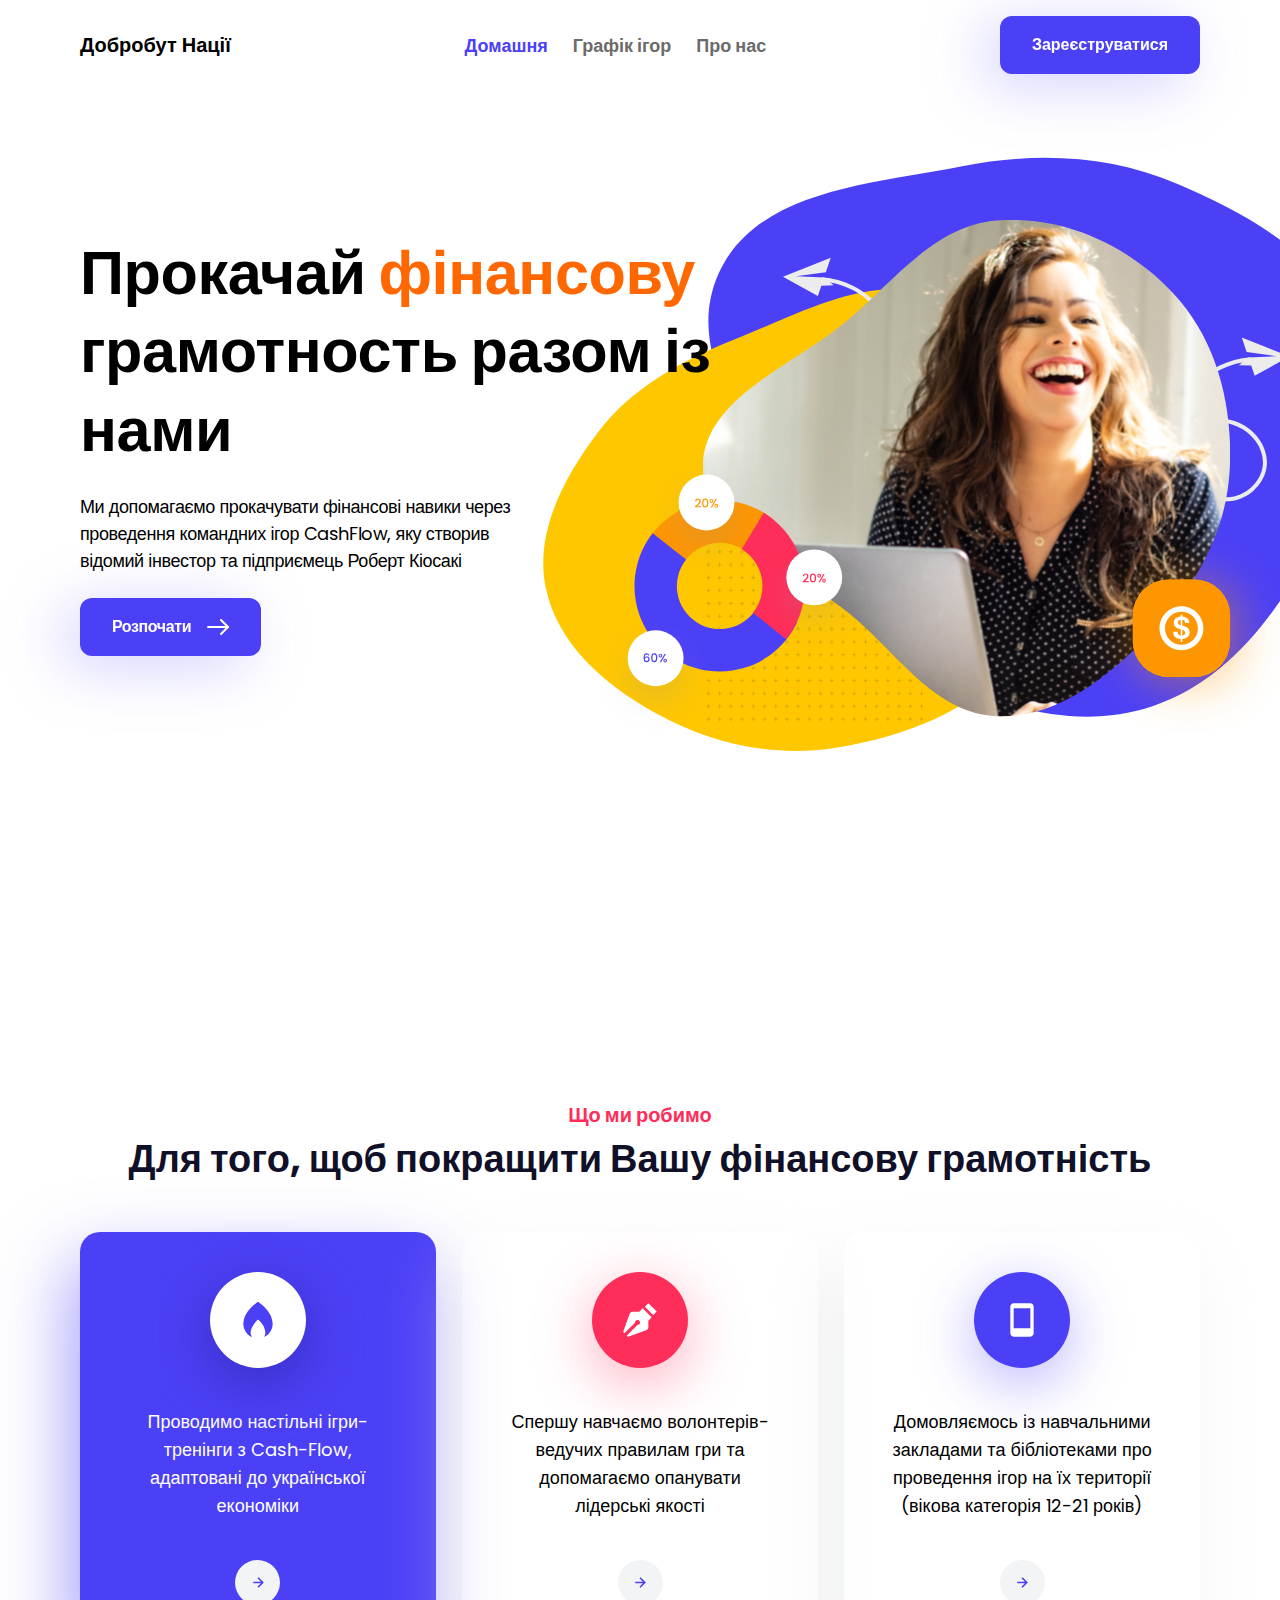
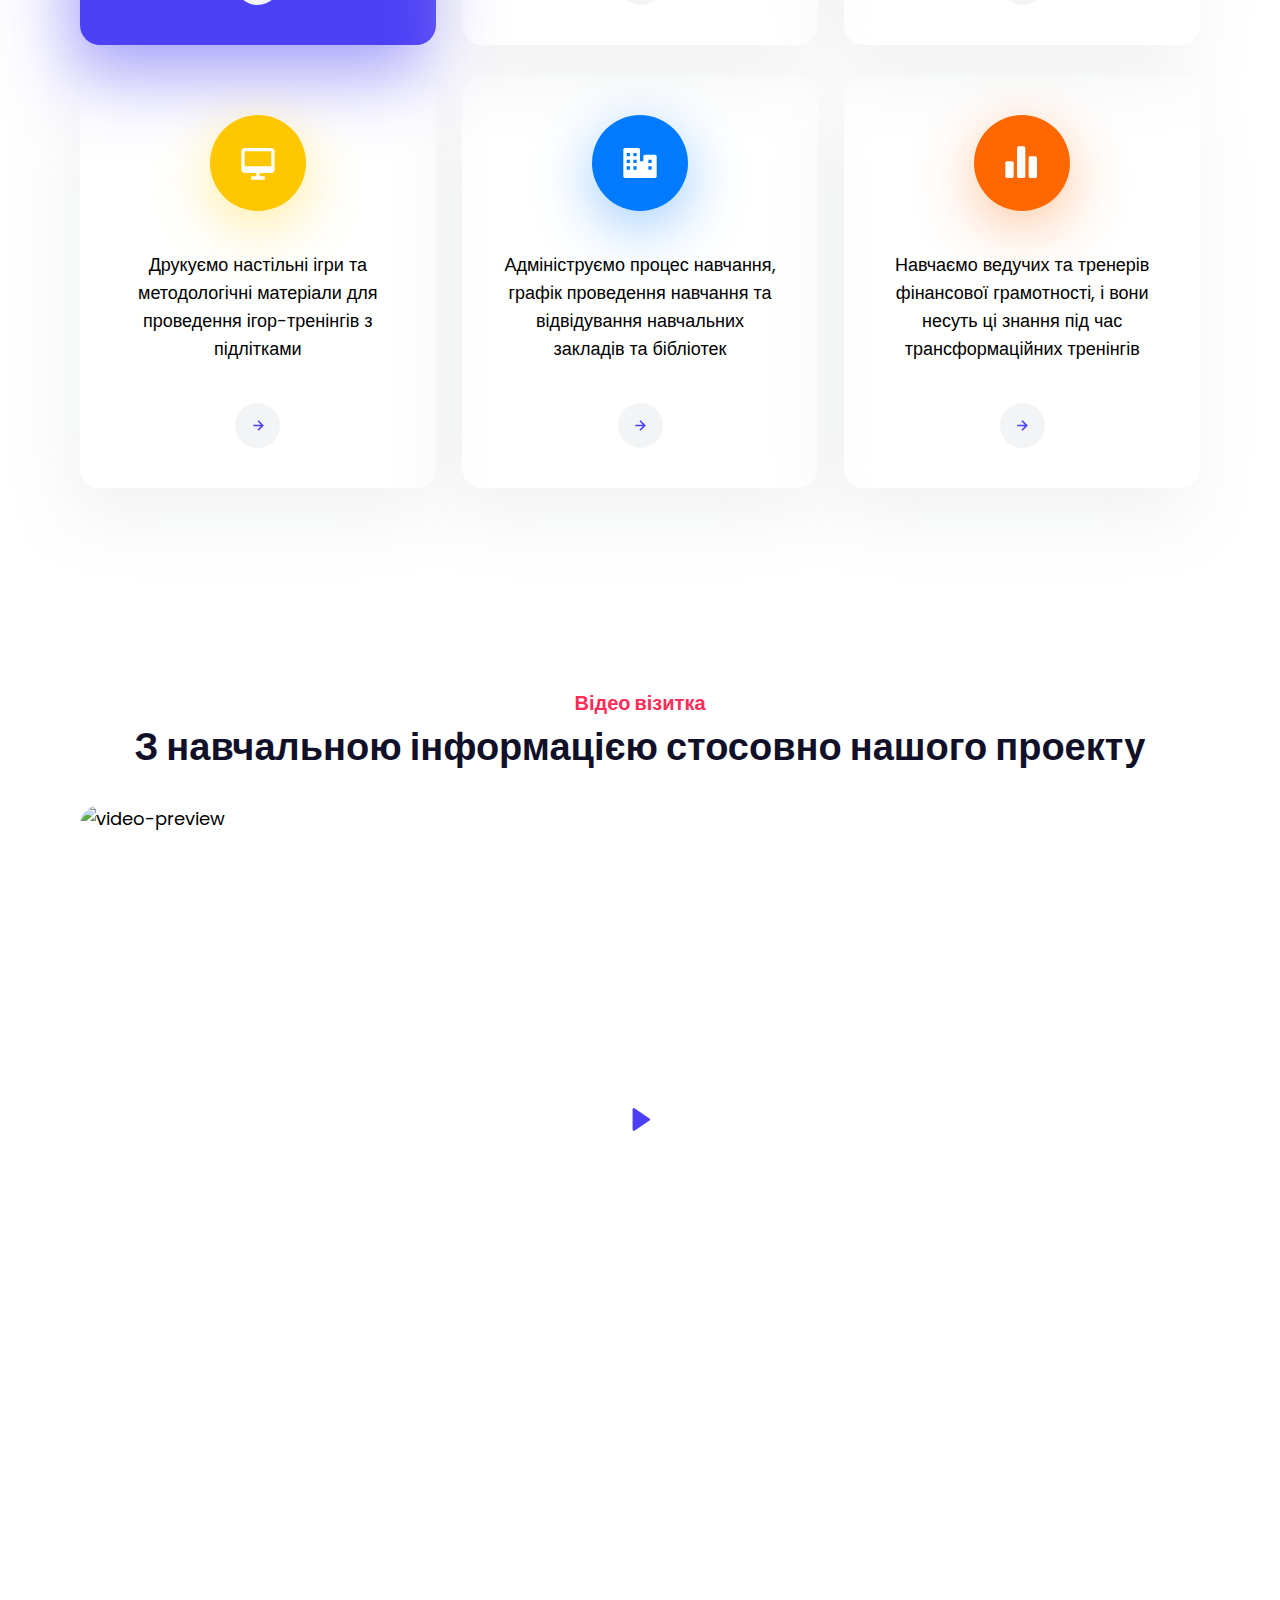
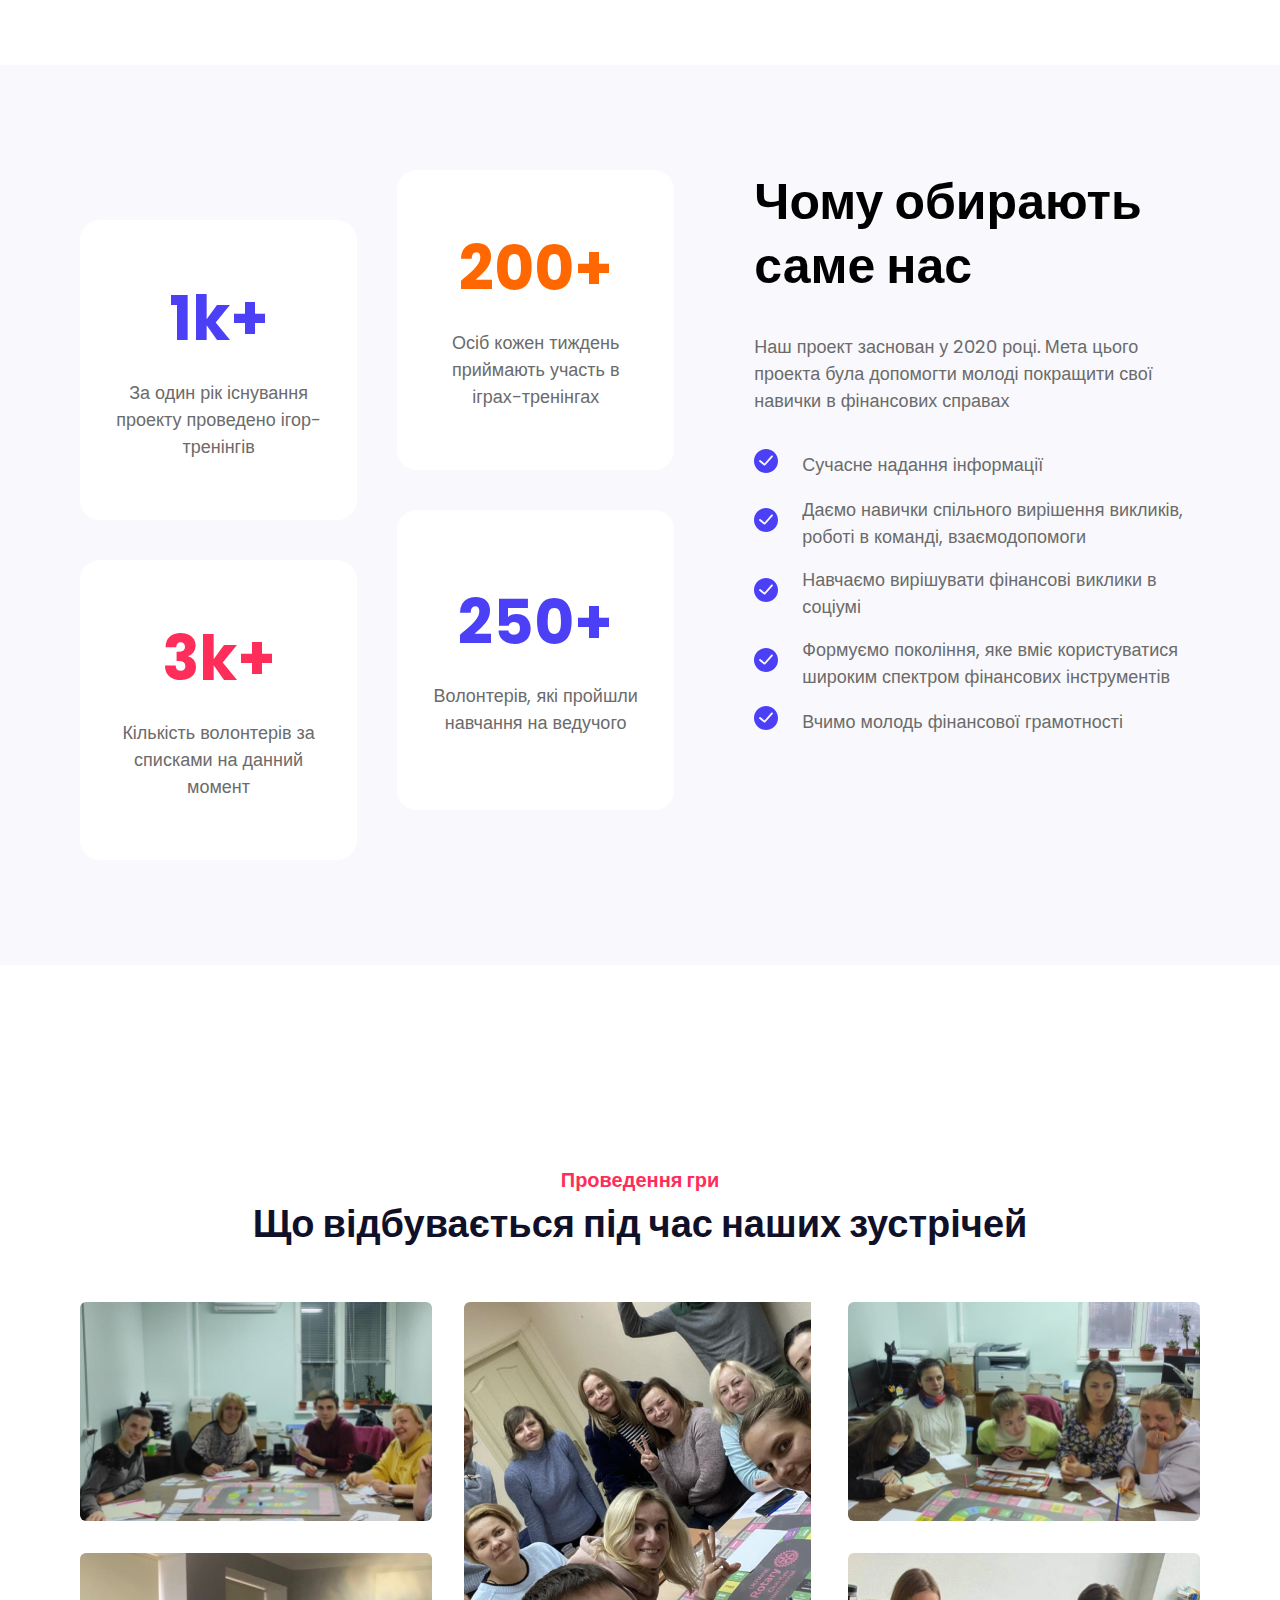
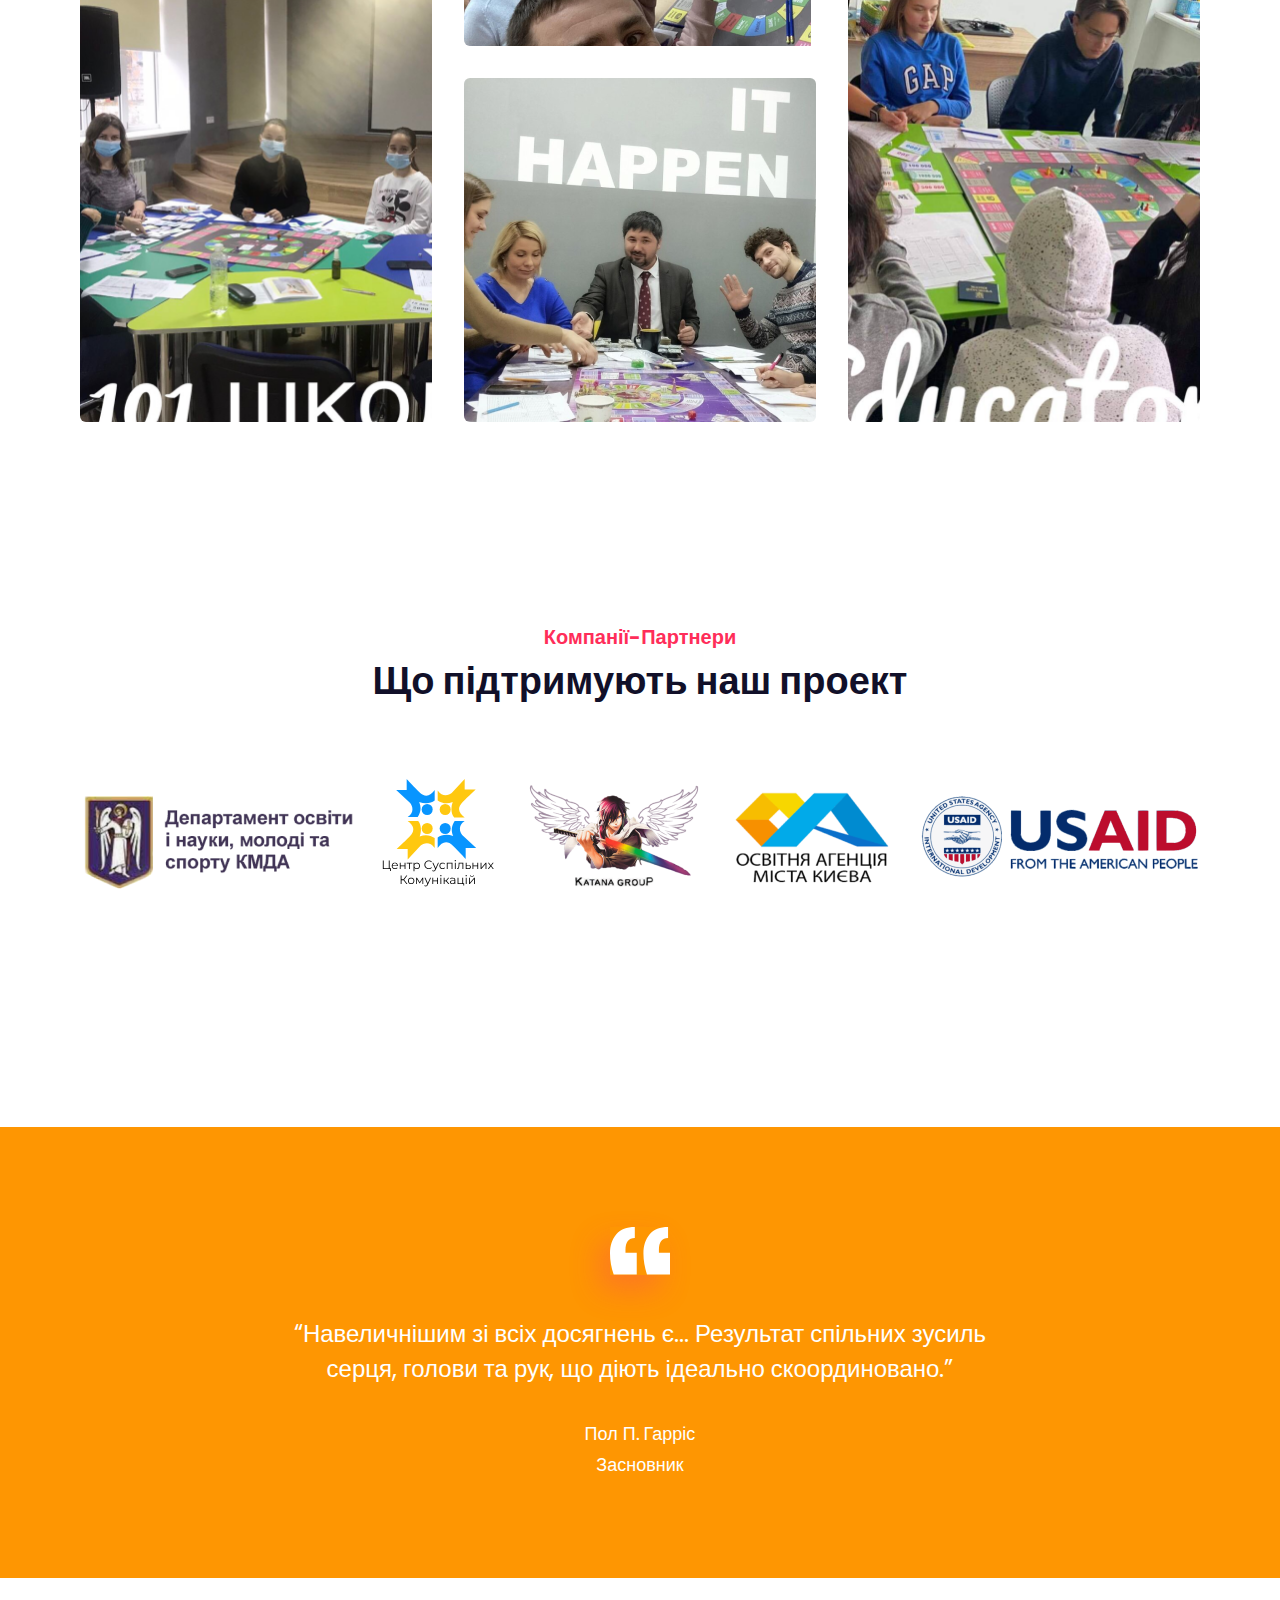
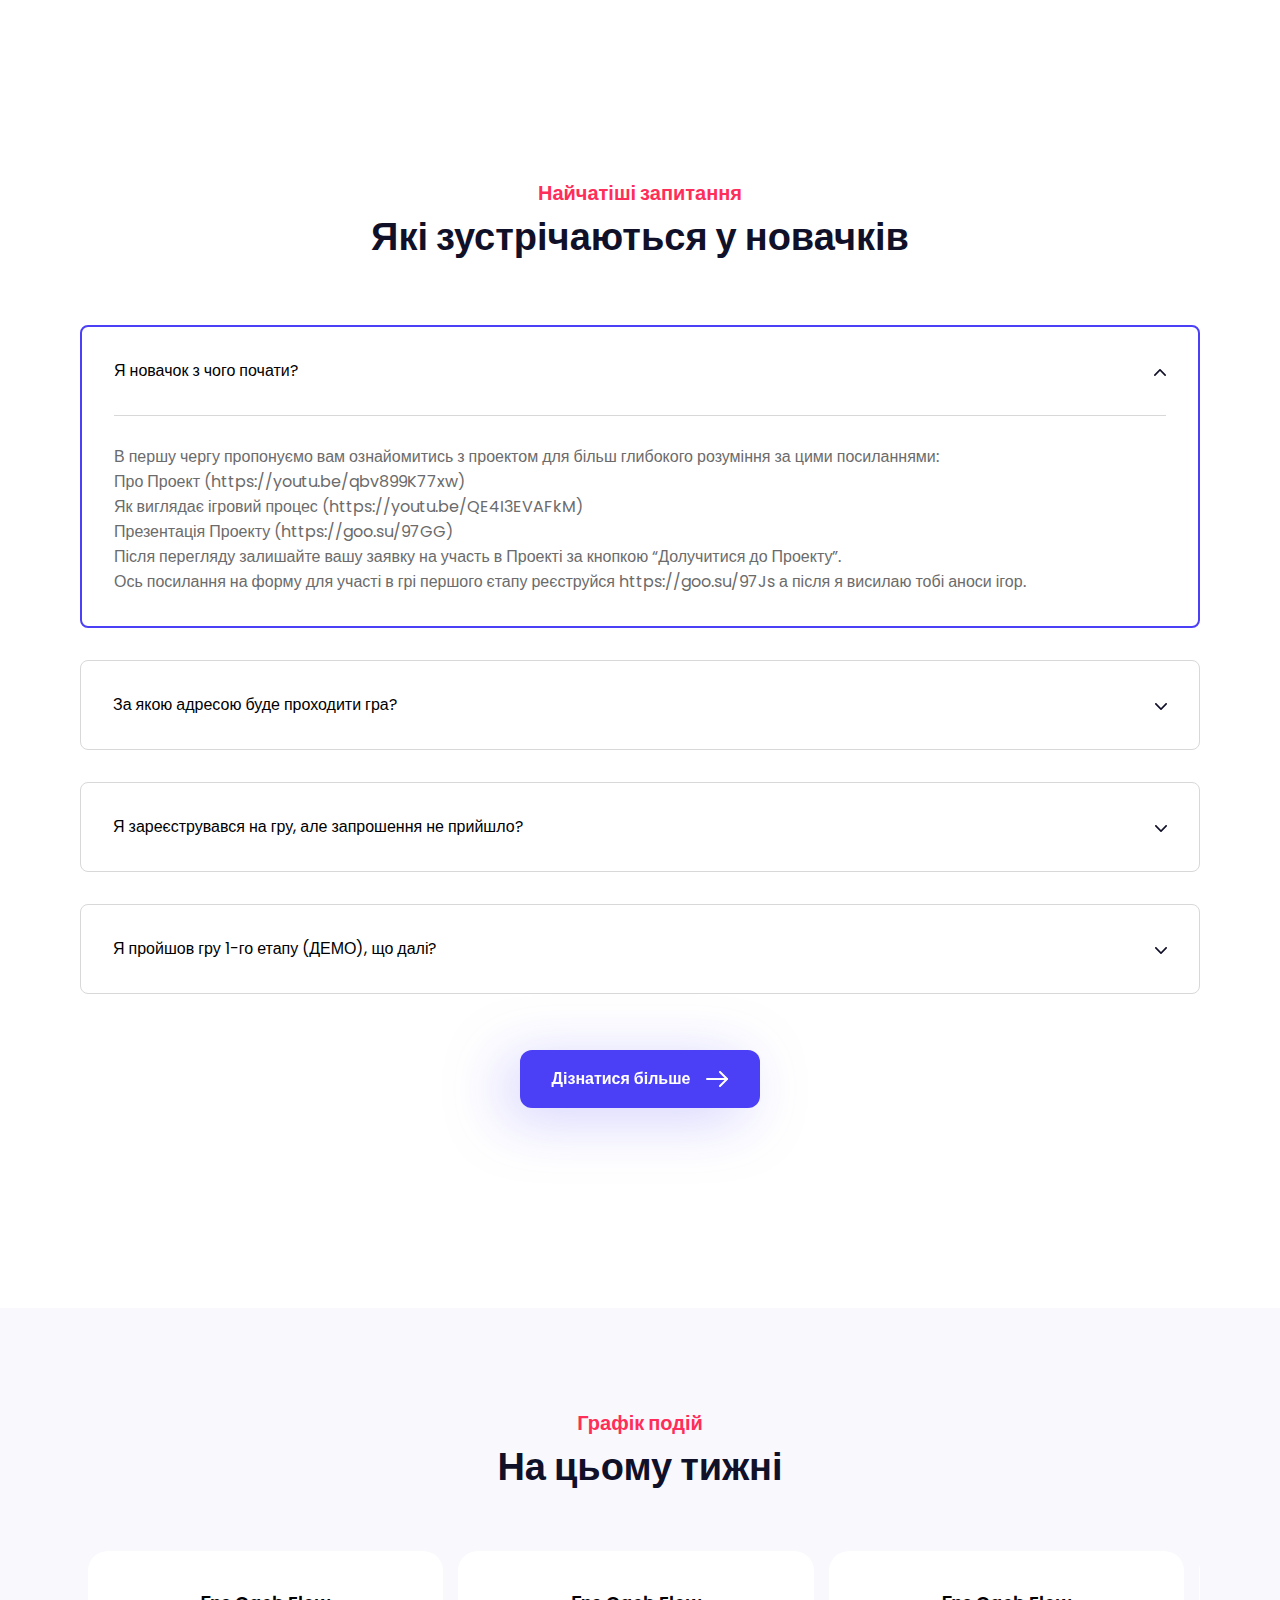
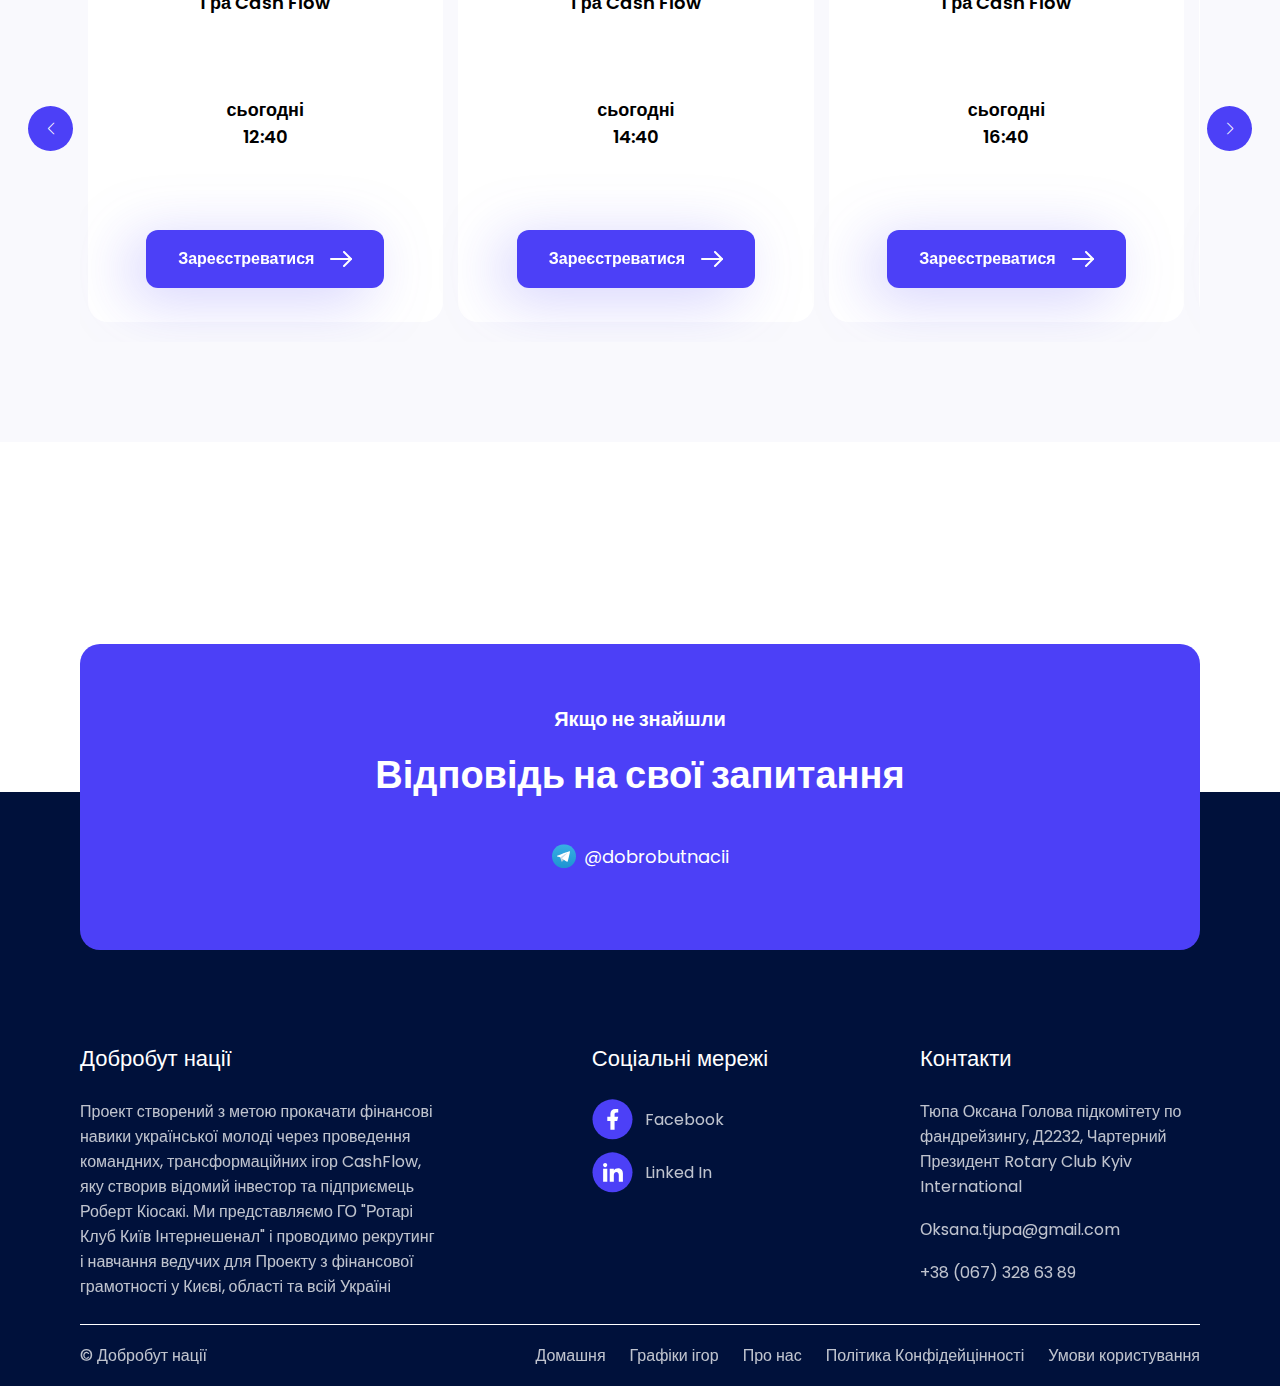
==== commit a0928004: "added slider" ====
--- a/index.html
+++ b/index.html
@@ -7,6 +7,10 @@
     <title>Добробут Нації | Домашня | Навчання фінансової грамотності</title>
 
     <link rel="stylesheet" href="./css/style.css">
+    <link
+        rel="stylesheet"
+        href="https://cdn.jsdelivr.net/npm/swiper@8/swiper-bundle.min.css"
+    />
 </head>
 <body>
     <!-- HEADER -->
@@ -303,8 +307,8 @@
             <section class="qwestions">
                 <div class="container">
                     <div class="text-block">
-                        <h3>Компанії-Партнери</h3>
-                        <h2>Що підтримують наш проект</h2>
+                        <h3>Найчатіші запитання</h3>
+                        <h2>Які зустрічаються у новачків</h2>
                     </div>
                     <div class="accardion-wrapper">
                         <div data-acc="0" class="acc active"">
@@ -374,6 +378,112 @@
                             </div>
                         </div>
                     </div>
+
+                    <div class="in-center">
+                        <a href="/" class="btn">
+                            <span>Дізнатися більше</span>
+                            <svg width="22" height="16" viewBox="0 0 22 16" fill="none" xmlns="http://www.w3.org/2000/svg">
+                                <path d="M1 8H21" stroke="white" stroke-width="2" stroke-linecap="round" stroke-linejoin="round"/>
+                                <path d="M14 1L21 8L14 15" stroke="white" stroke-width="2" stroke-linecap="round" stroke-linejoin="round"/>
+                            </svg>                                    
+                        </a>
+                    </div>
+                </div>
+            </section>
+
+            <!-- GRAFIC BLOCK -->
+            <section class="grafic">
+                <div class="container">
+                    <div class="text-block">
+                        <h3>Графік подій</h3>
+                        <h2>На цьому тижні</h2>
+                    </div>
+                    <div class="grafic-wrapper swiper-container" id="grafic">
+                        <div class="slider swiper-wrapper">
+                            <div class="slide swiper-slide">
+                                <div class="gr-title">Гра Cash Flow</div>
+                                <div class="gr-date-time">
+                                    <div class="gr-day">сьогодні</div>
+                                    <div class="gr-time">12:40</div>
+                                </div>
+                                <a href="/" class="btn">
+                                    <span>Зареєстреватися</span>
+                                    <svg width="22" height="16" viewBox="0 0 22 16" fill="none" xmlns="http://www.w3.org/2000/svg">
+                                        <path d="M1 8H21" stroke="white" stroke-width="2" stroke-linecap="round" stroke-linejoin="round"/>
+                                        <path d="M14 1L21 8L14 15" stroke="white" stroke-width="2" stroke-linecap="round" stroke-linejoin="round"/>
+                                    </svg>                                    
+                                </a>
+                            </div>
+
+                            <div class="slide swiper-slide">
+                                <div class="gr-title">Гра Cash Flow</div>
+                                <div class="gr-date-time">
+                                    <div class="gr-day">сьогодні</div>
+                                    <div class="gr-time">14:40</div>
+                                </div>
+                                <a href="/" class="btn">
+                                    <span>Зареєстреватися</span>
+                                    <svg width="22" height="16" viewBox="0 0 22 16" fill="none" xmlns="http://www.w3.org/2000/svg">
+                                        <path d="M1 8H21" stroke="white" stroke-width="2" stroke-linecap="round" stroke-linejoin="round"/>
+                                        <path d="M14 1L21 8L14 15" stroke="white" stroke-width="2" stroke-linecap="round" stroke-linejoin="round"/>
+                                    </svg>                                    
+                                </a>
+                            </div>
+
+                            <div class="slide swiper-slide">
+                                <div class="gr-title">Гра Cash Flow</div>
+                                <div class="gr-date-time">
+                                    <div class="gr-day">сьогодні</div>
+                                    <div class="gr-time">16:40</div>
+                                </div>
+                                <a href="/" class="btn">
+                                    <span>Зареєстреватися</span>
+                                    <svg width="22" height="16" viewBox="0 0 22 16" fill="none" xmlns="http://www.w3.org/2000/svg">
+                                        <path d="M1 8H21" stroke="white" stroke-width="2" stroke-linecap="round" stroke-linejoin="round"/>
+                                        <path d="M14 1L21 8L14 15" stroke="white" stroke-width="2" stroke-linecap="round" stroke-linejoin="round"/>
+                                    </svg>                                    
+                                </a>
+                            </div>
+
+                            <div class="slide swiper-slide">
+                                <div class="gr-title">Гра Cash Flow</div>
+                                <div class="gr-date-time">
+                                    <div class="gr-day">сьогодні</div>
+                                    <div class="gr-time">17:40</div>
+                                </div>
+                                <a href="/" class="btn">
+                                    <span>Зареєстреватися</span>
+                                    <svg width="22" height="16" viewBox="0 0 22 16" fill="none" xmlns="http://www.w3.org/2000/svg">
+                                        <path d="M1 8H21" stroke="white" stroke-width="2" stroke-linecap="round" stroke-linejoin="round"/>
+                                        <path d="M14 1L21 8L14 15" stroke="white" stroke-width="2" stroke-linecap="round" stroke-linejoin="round"/>
+                                    </svg>                                    
+                                </a>
+                            </div>
+
+                            <div class="slide swiper-slide">
+                                <div class="gr-title">Гра Cash Flow</div>
+                                <div class="gr-date-time">
+                                    <div class="gr-day">сьогодні</div>
+                                    <div class="gr-time">18:40</div>
+                                </div>
+                                <a href="/" class="btn">
+                                    <span>Зареєстреватися</span>
+                                    <svg width="22" height="16" viewBox="0 0 22 16" fill="none" xmlns="http://www.w3.org/2000/svg">
+                                        <path d="M1 8H21" stroke="white" stroke-width="2" stroke-linecap="round" stroke-linejoin="round"/>
+                                        <path d="M14 1L21 8L14 15" stroke="white" stroke-width="2" stroke-linecap="round" stroke-linejoin="round"/>
+                                    </svg>                                    
+                                </a>
+                            </div>
+
+                        </div>
+
+                        <!-- <div class="swiper-button-prev slider-prev"></div>
+                        <div class="swiper-button-next slider-next"></div> -->
+
+                        <div class="swiper-pagination"></div>
+                    </div>
+                    <div class="swiper-button-prev slider-prev"></div>
+                    <div class="swiper-button-next slider-next"></div>
                 </div>
             </section>
 
@@ -486,8 +596,31 @@
             </div>
         </footer>
 
-    <script src="./js/app.js"></script>
+    <script src="./js/header.js"></script>
     <script src="./js/player.js"></script>
     <script src="./js/accardeon.js"></script>
+    <script type="module" src="./js/slider.js"></script>
+    <script src="./js/swiper-bundle.min.js"></script>
+    <script src="https://cdn.jsdelivr.net/npm/swiper@8/swiper-bundle.min.js"></script>
+    <!-- <script type="module">
+        import Swiper from 'https://cdn.jsdelivr.net/npm/swiper@8/swiper-bundle.esm.browser.min.js'
+      
+        const swiper = new Swiper(document.querySelector(".swiper"), {
+            // Optional parameters
+            // direction: 'vertical',
+            // loop: true,
+        
+            // If we need pagination
+            // pagination: {
+            // el: '.swiper-pagination',
+            // },
+        
+            // Navigation arrows
+            navigation: {
+            nextEl: '.swiper-button-next',
+            prevEl: '.swiper-button-prev',
+            },
+        });
+      </script> -->
 </body>
 </html>--- a/css/style.css
+++ b/css/style.css
@@ -47,6 +47,11 @@
 }
 h3{
     font-size: 20px;
+}
+
+.in-center{
+    display: flex;
+    justify-content: center;
 }
 
 /* Text block */
@@ -586,6 +591,7 @@
     flex-direction: column;
     gap: 32px;
     margin-top: 60px;
+    margin-bottom: 56px;
 }
 .acc{
     padding: 0 32px;
@@ -635,6 +641,89 @@
 }
 
 
+/* GRAFIC BLOCK */
+section.grafic{
+    background: #F9F9FD;
+    padding: 100px 0;
+}
+section.grafic > div{
+    position: relative;
+}
+.grafic-wrapper{
+    margin-top: 56px;
+    position: relative;
+    overflow: hidden;
+}
+.slider{
+   width: auto;
+}
+.slide{
+    display: flex;
+    flex-direction: column;
+    justify-content: center;
+    align-items: center;
+    gap: 80px;
+    padding: 38px 26px 34px;
+    background: #fff;
+    /* width: 33% !important; */
+    max-width: calc(33% - 15px + 1px);
+    border-radius: 20px;
+    text-align: center;
+    font-weight: 600;
+    margin: 0 7.5px;
+}
+.swiper-pagination{
+    position: static !important;
+    transform: none !important;
+    margin: 20px auto 0;
+}
+.slider-prev::after, .slider-next::after{
+    font-size: 12px !important;
+}
+.slider-prev, .slider-next{
+    top: 60% !important;
+    border-radius: 50%;
+    background: #4C40F7;
+    color: #fff !important;
+    width: 45px !important;
+    height: 45px !important;
+    transition: all .1s;
+}
+.swiper-button-next.swiper-button-disabled, .swiper-button-prev.swiper-button-disabled{
+    background: #FFFFFF;
+    color: #ABAFC7 !important;
+    opacity: 1 !important;
+}
+.slider-prev{
+    left: -52px !important;
+}
+.slider-next{
+    right: -52px !important;
+}
+
+.slider-prev:hover, .slider-next:hover{
+    filter: brightness(0.85);
+}
+@media (max-width: 1225px) {
+    .slider-next{
+        right: 6px !important;
+    }
+    .slider-prev{
+        left: 6px !important;
+    }
+}
+
+/*
+.swiper-pagination-bullet{
+    display: block;
+    width: 8px;
+    height: 8px;
+    border-radius: 50%;
+    background: #000;
+} 
+.swiper-pagination-bullet-active{
+    background: #007BFF;
+} */
 
 /* Footer */
 footer{
@@ -785,6 +874,11 @@
         width: 100%;
     }
 }
+@media (max-width:950px) {
+    .slide{
+        max-width: calc(50% - 15px);
+    }
+}
 @media (max-width:850px) {
     .card{
         width: 49%;
@@ -876,6 +970,9 @@
         flex-direction: column;
         gap: 20px;
     }
+    .slide{
+        max-width: calc(100% - 15px);
+    }
 }
 
 @media (max-width:600px) {
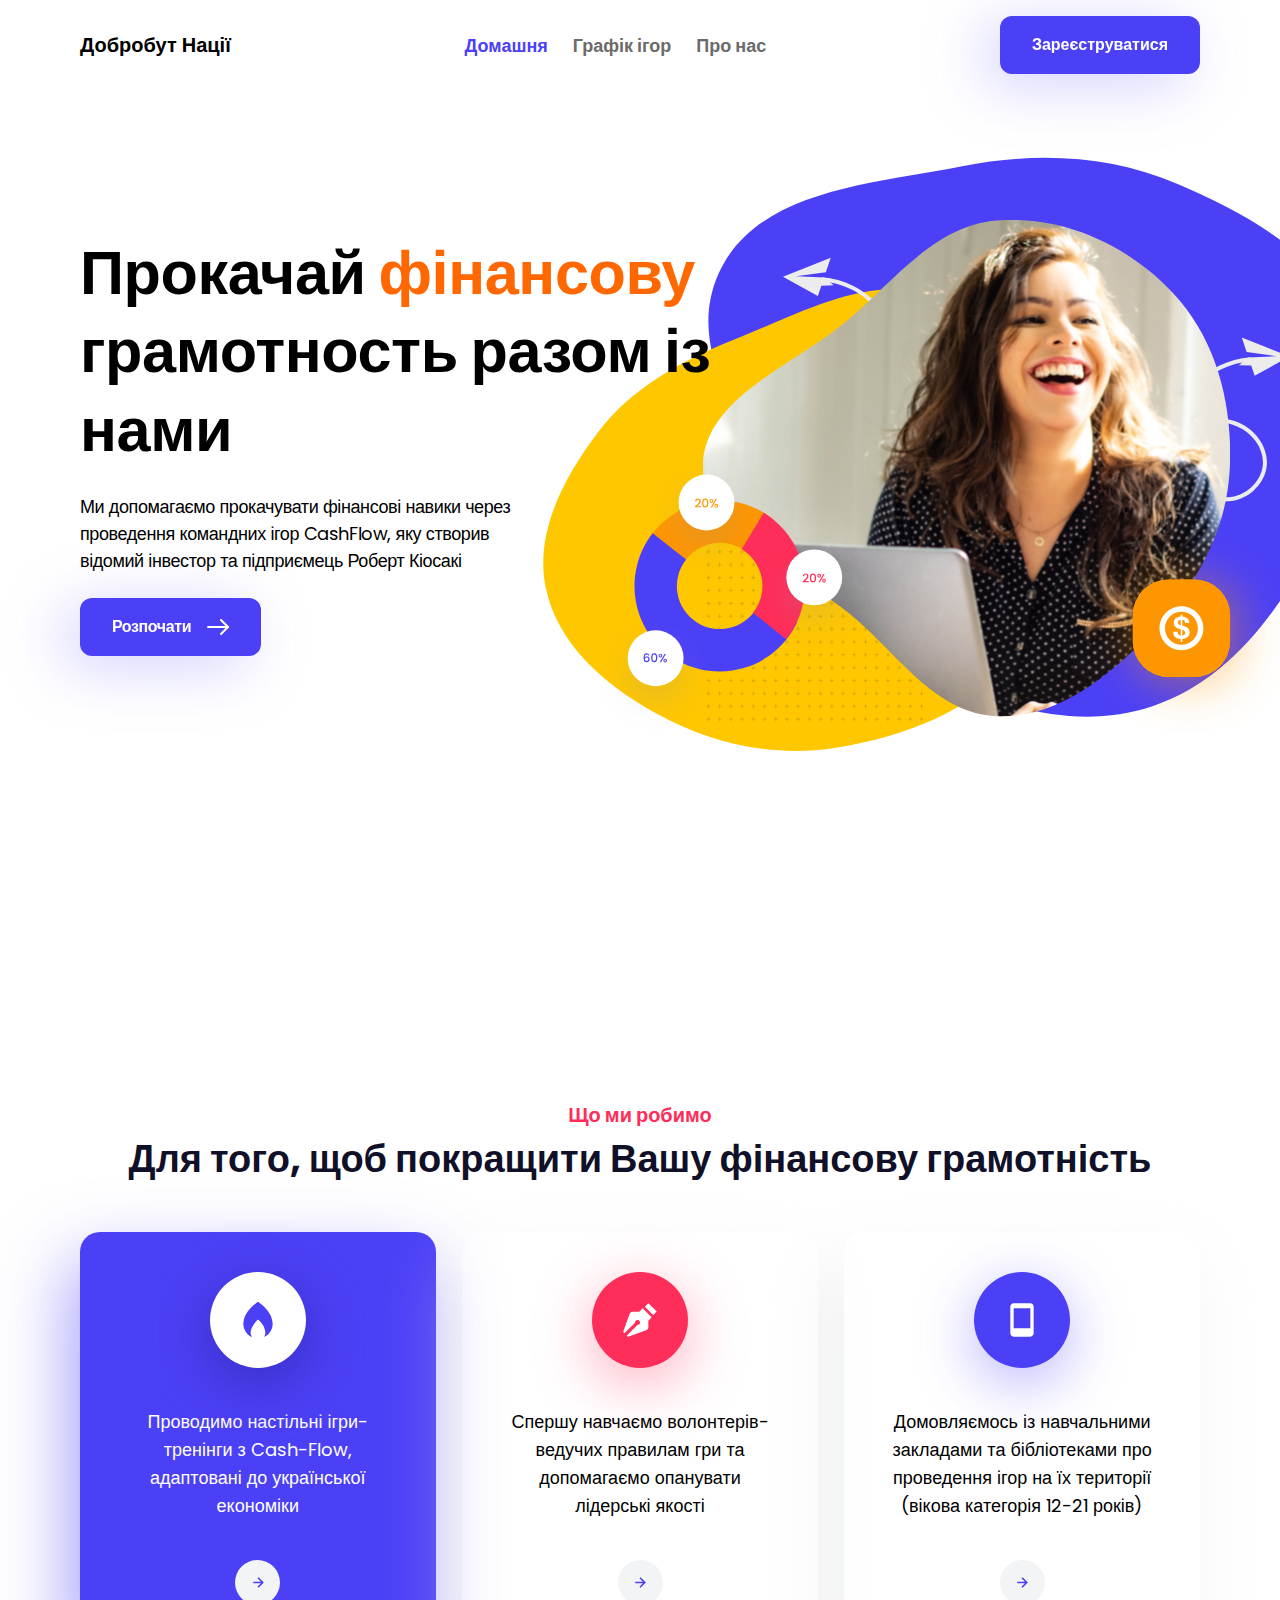
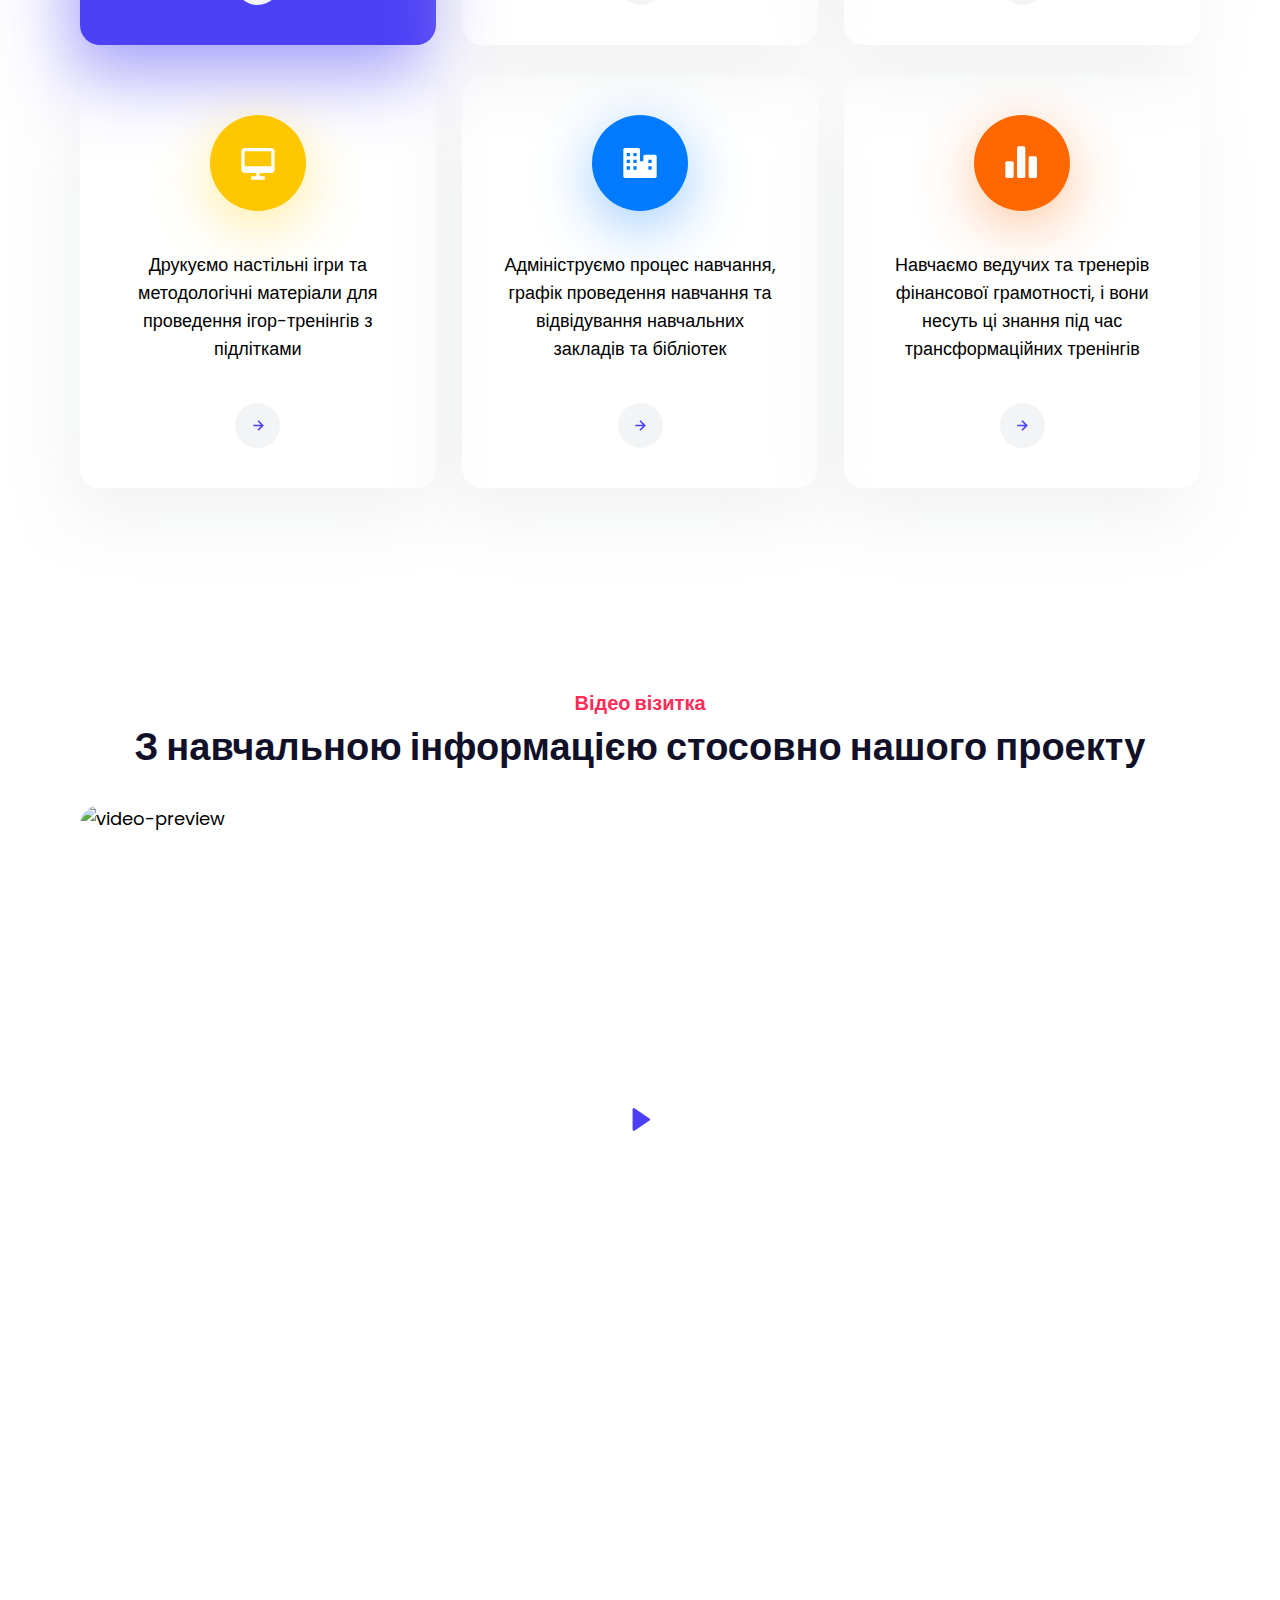
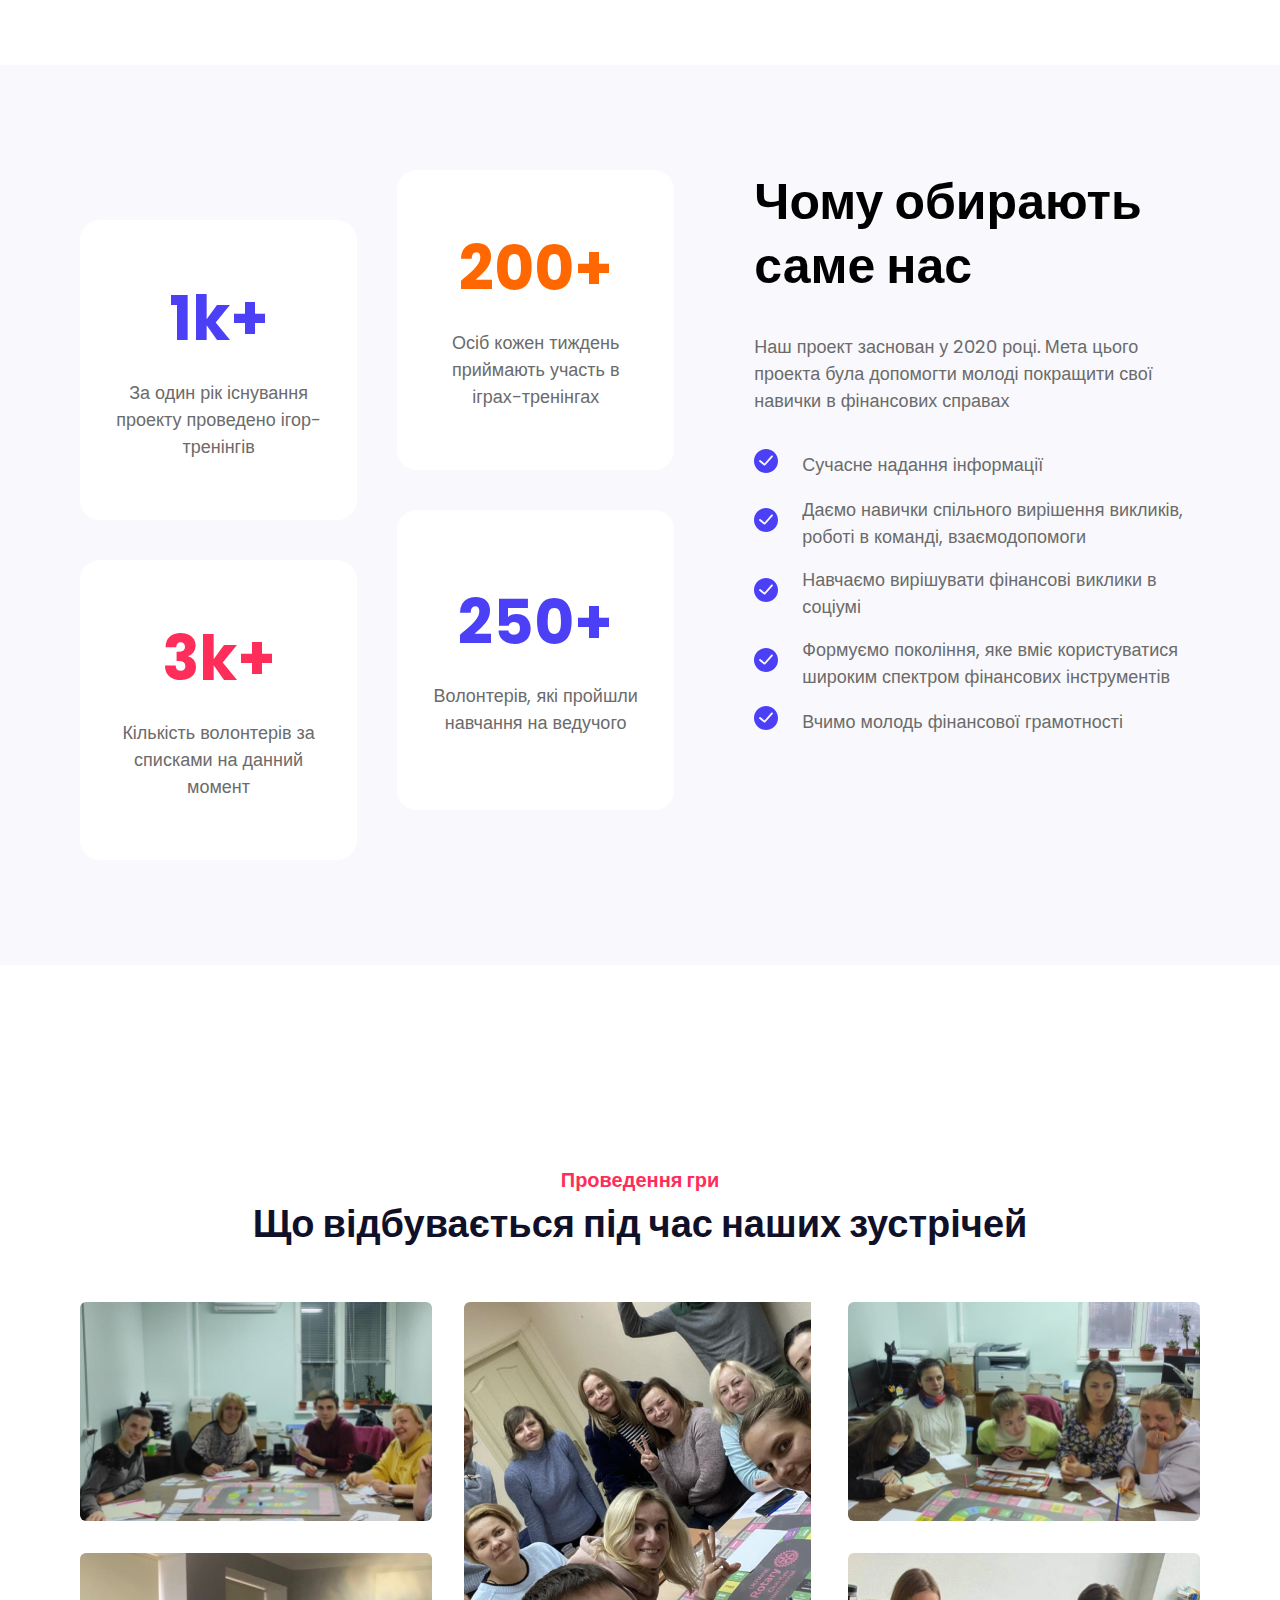
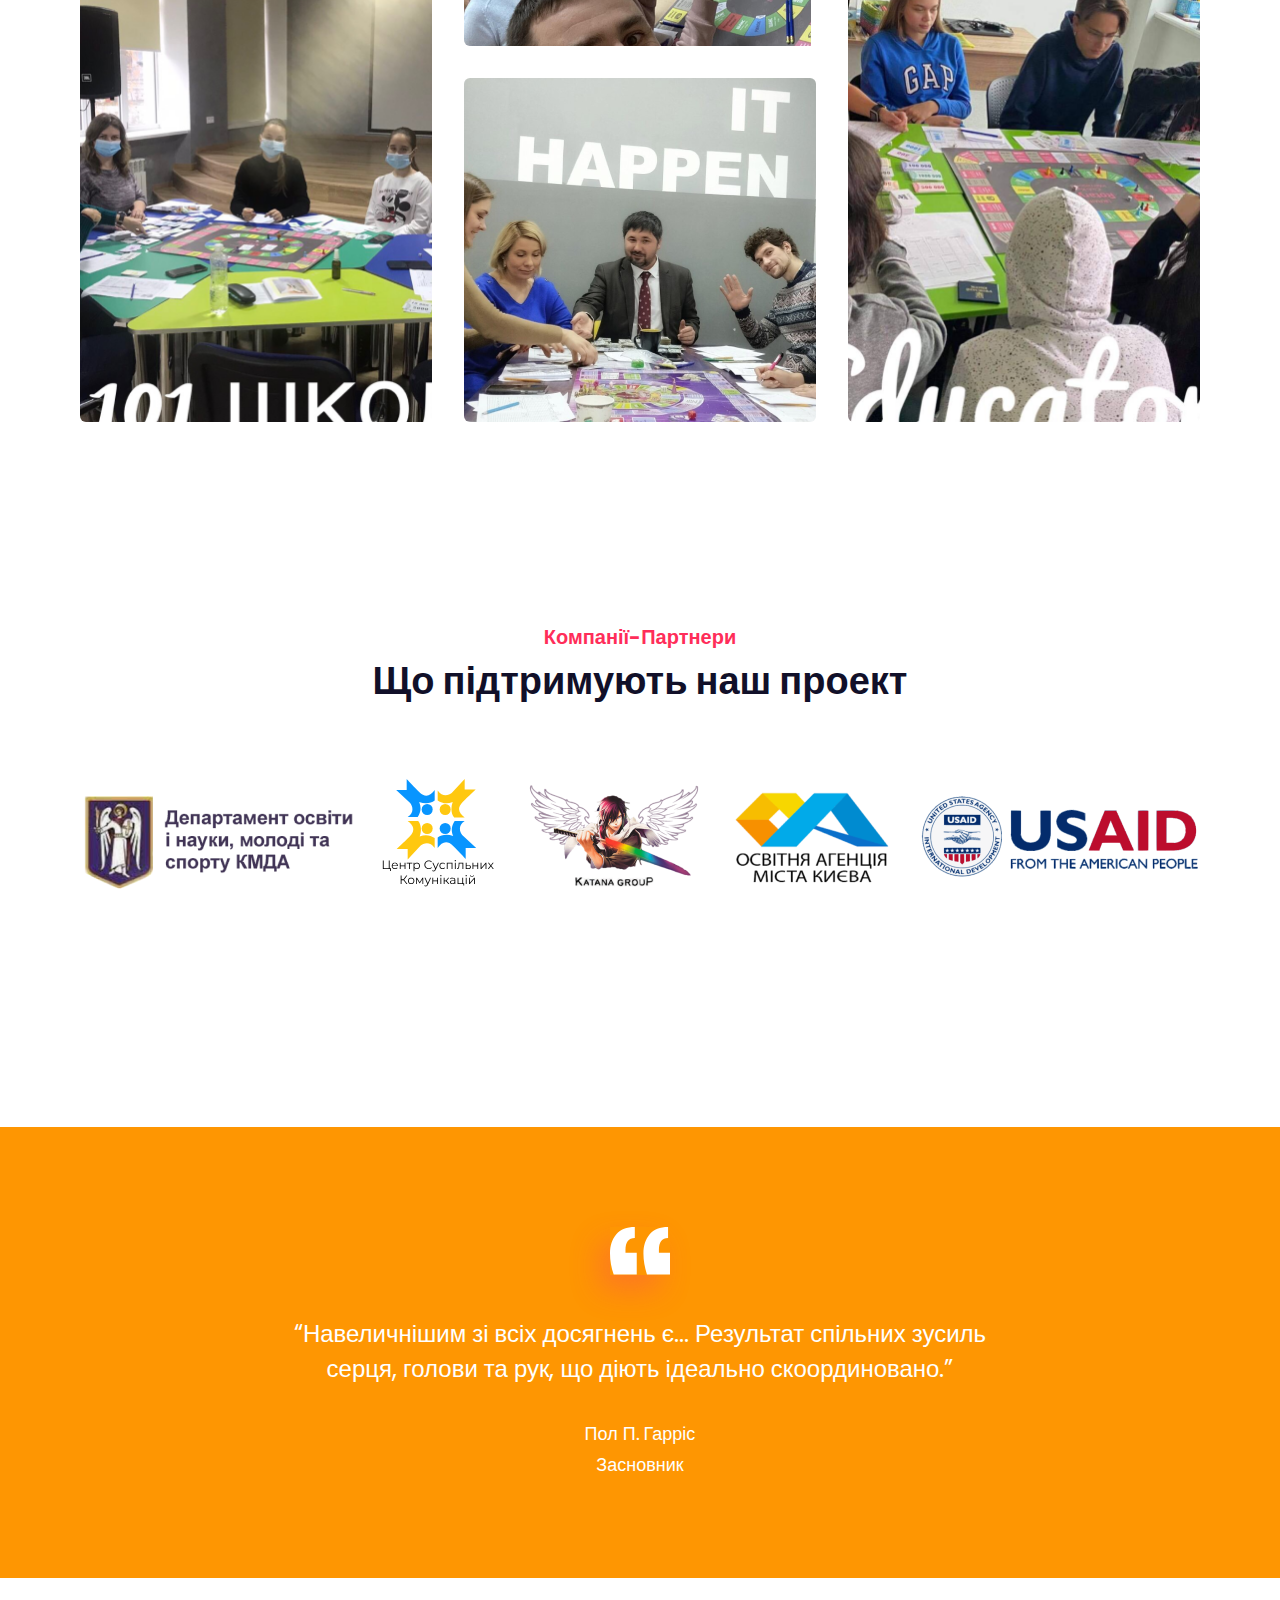
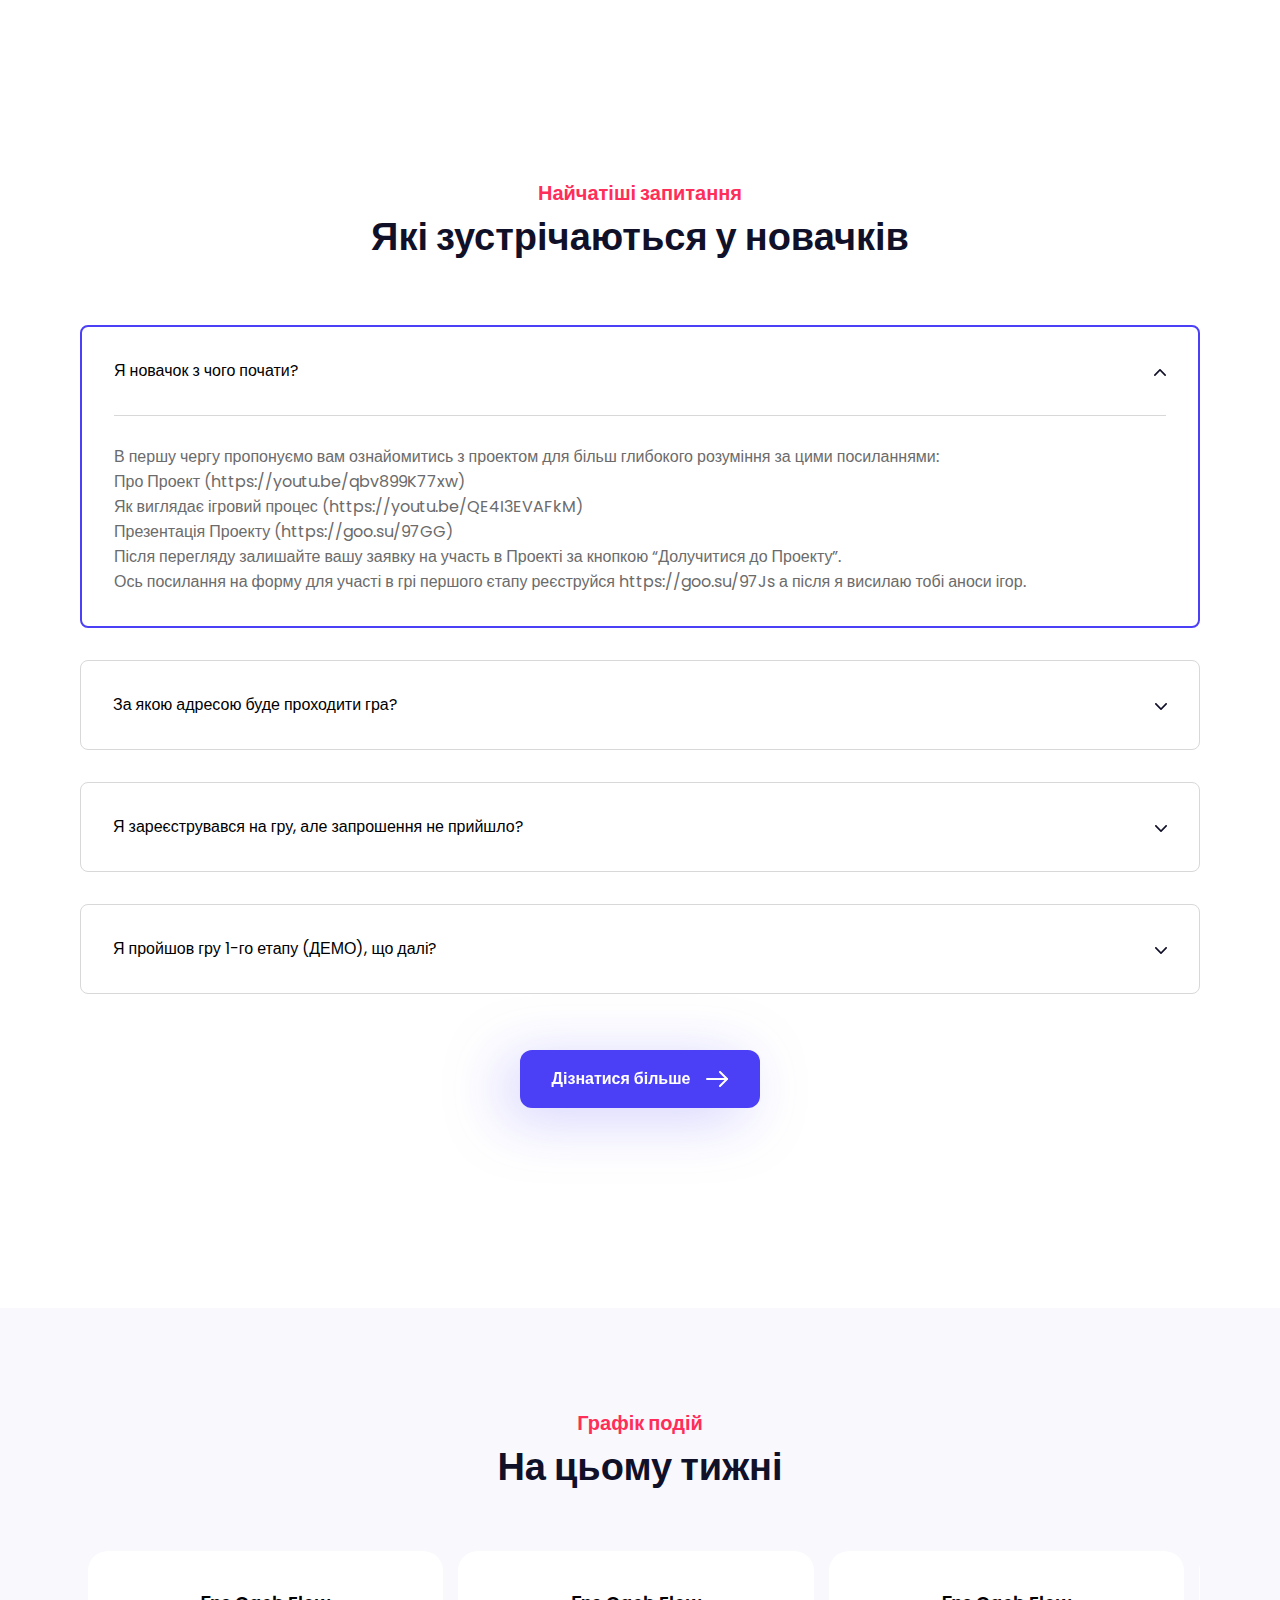
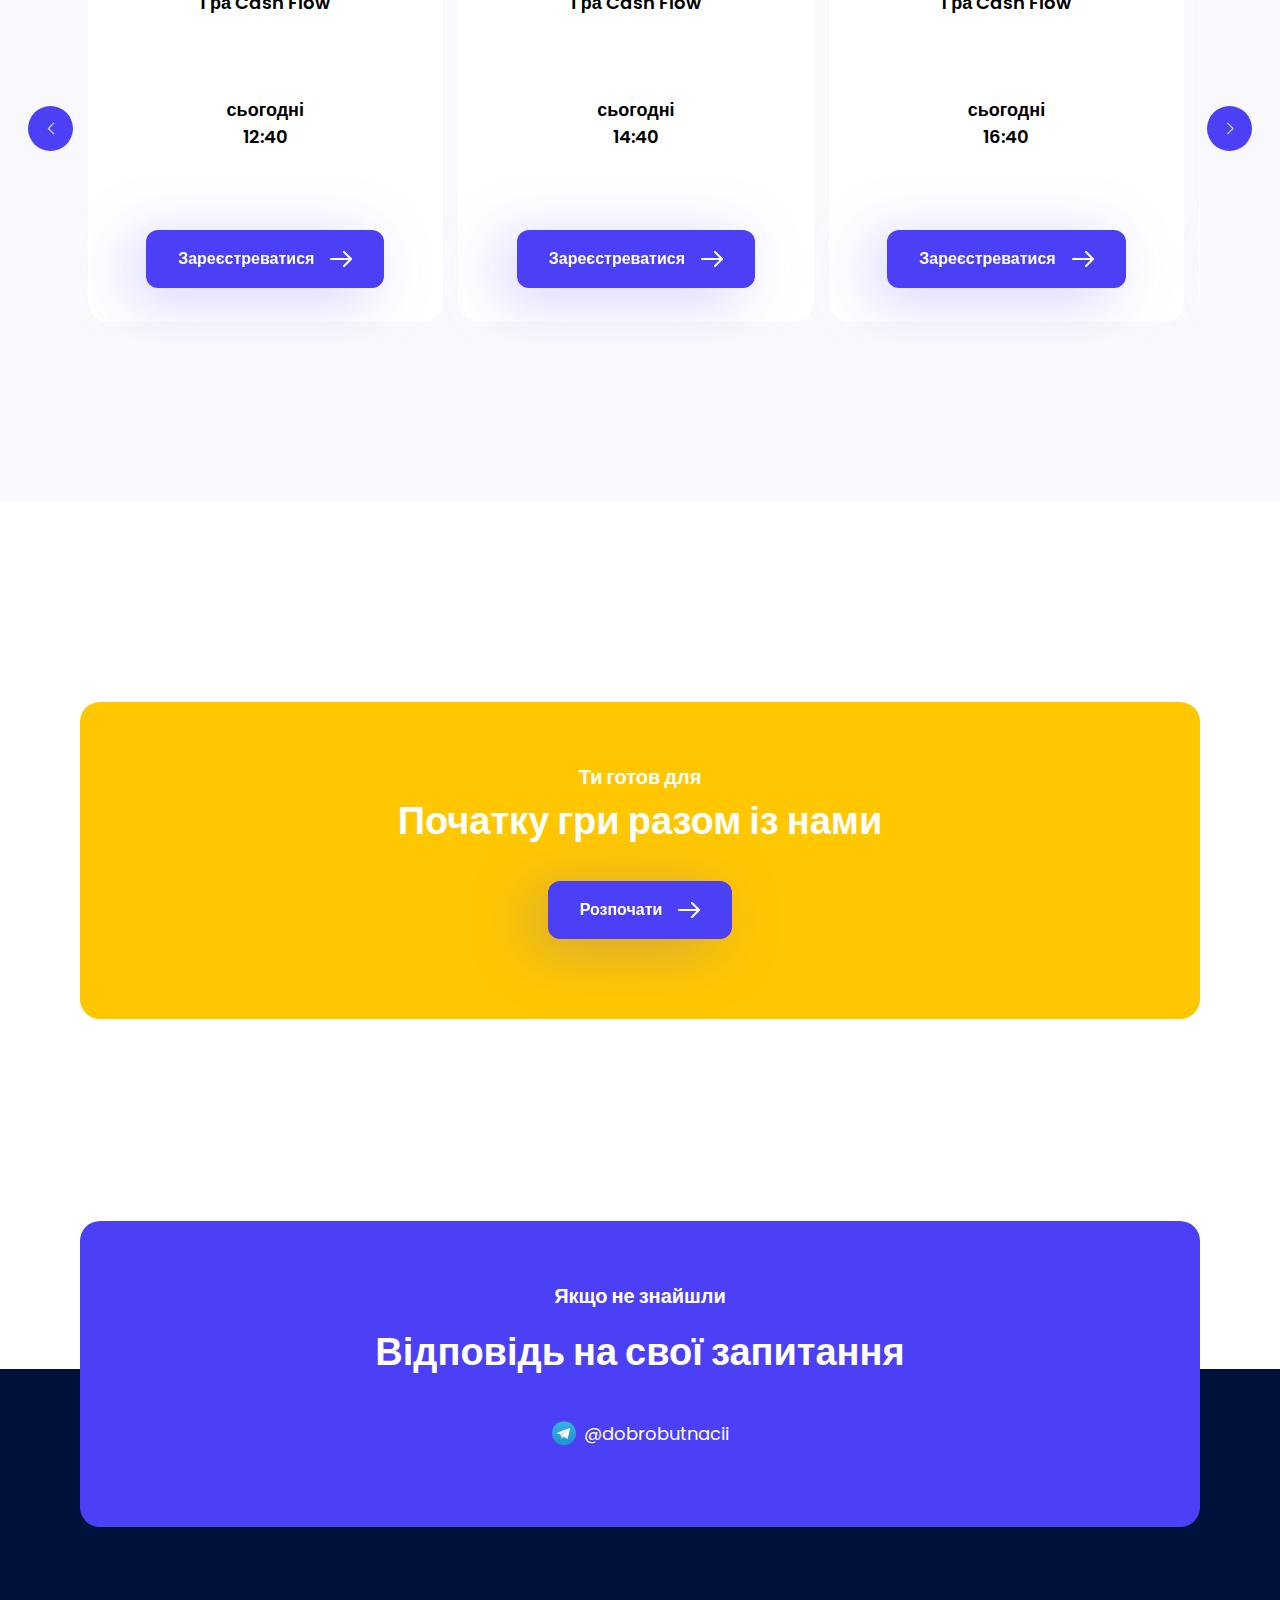
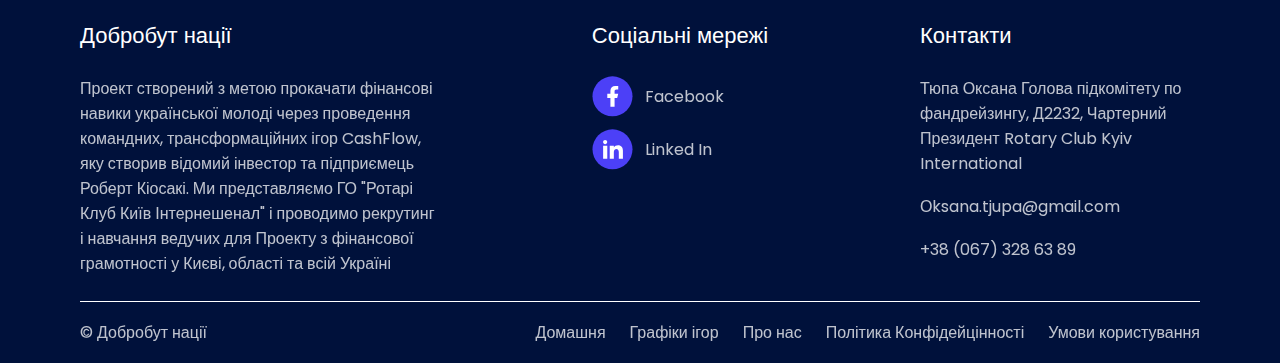
==== commit cbb0338c: "full version of home page" ====
--- a/index.html
+++ b/index.html
@@ -484,6 +484,23 @@
                     </div>
                     <div class="swiper-button-prev slider-prev"></div>
                     <div class="swiper-button-next slider-next"></div>
+                </div>
+            </section>
+
+            <!-- END BLOCK -->
+            <section class="end">
+                <div class="container">
+                    <div class="text-block end-block">
+                        <h3>Ти готов для</h3>
+                        <h2>Початку гри разом із нами</h2>
+                        <a href="/" class="btn">
+                            <span>Розпочати</span>
+                            <svg width="22" height="16" viewBox="0 0 22 16" fill="none" xmlns="http://www.w3.org/2000/svg">
+                                <path d="M1 8H21" stroke="white" stroke-width="2" stroke-linecap="round" stroke-linejoin="round"/>
+                                <path d="M14 1L21 8L14 15" stroke="white" stroke-width="2" stroke-linecap="round" stroke-linejoin="round"/>
+                            </svg>                                    
+                        </a>
+                    </div>
                 </div>
             </section>
 
--- a/css/style.css
+++ b/css/style.css
@@ -644,7 +644,7 @@
 /* GRAFIC BLOCK */
 section.grafic{
     background: #F9F9FD;
-    padding: 100px 0;
+    padding: 100px 0 160px;
 }
 section.grafic > div{
     position: relative;
@@ -713,17 +713,23 @@
     }
 }
 
-/*
-.swiper-pagination-bullet{
-    display: block;
-    width: 8px;
-    height: 8px;
-    border-radius: 50%;
-    background: #000;
-} 
-.swiper-pagination-bullet-active{
-    background: #007BFF;
-} */
+
+/* End Block */
+.end-block{
+    display: flex;
+    flex-direction: column;
+    align-items: center;
+    background: #FFC700;
+    padding: 60px 0 80px;
+    border-radius: 20px;
+}
+.end-block h3, .end-block h2{
+    color: #fff;
+}
+.end-block .btn{
+    margin-top: 32px;
+}
+
 
 /* Footer */
 footer{
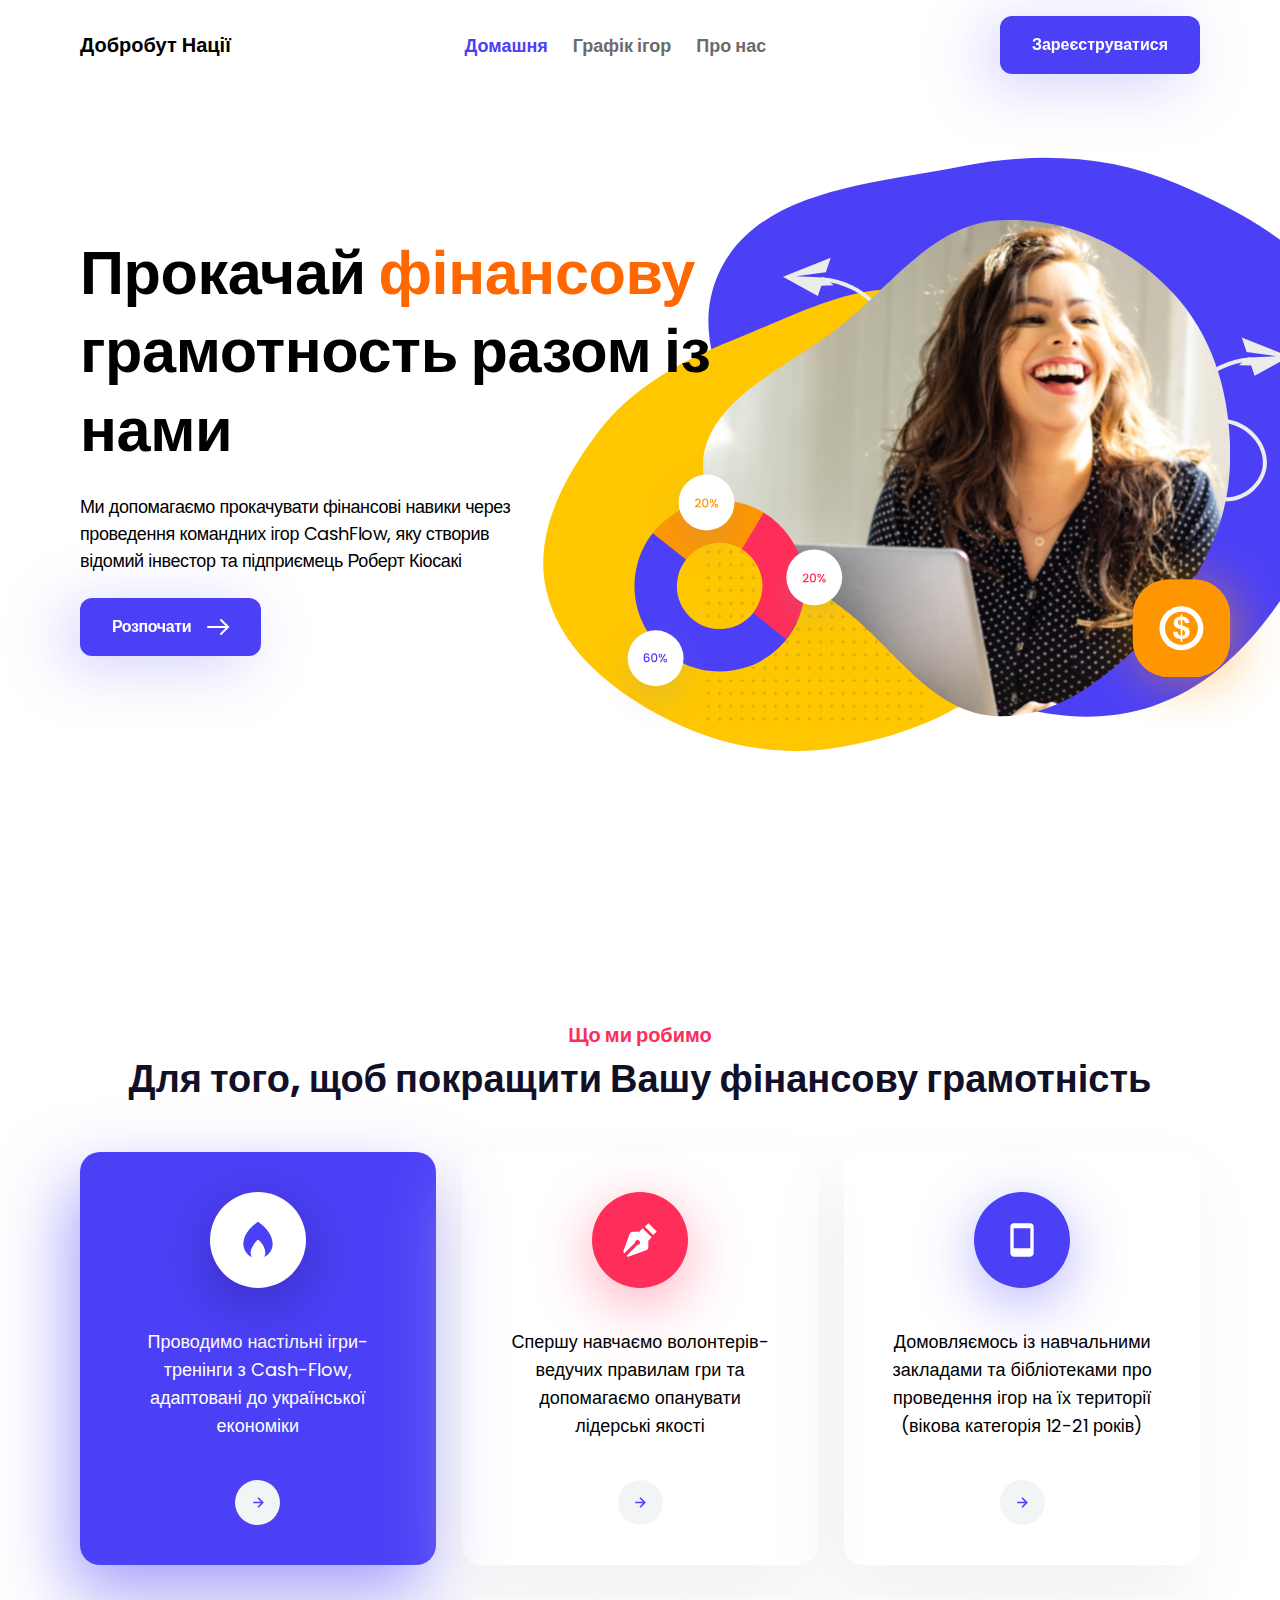
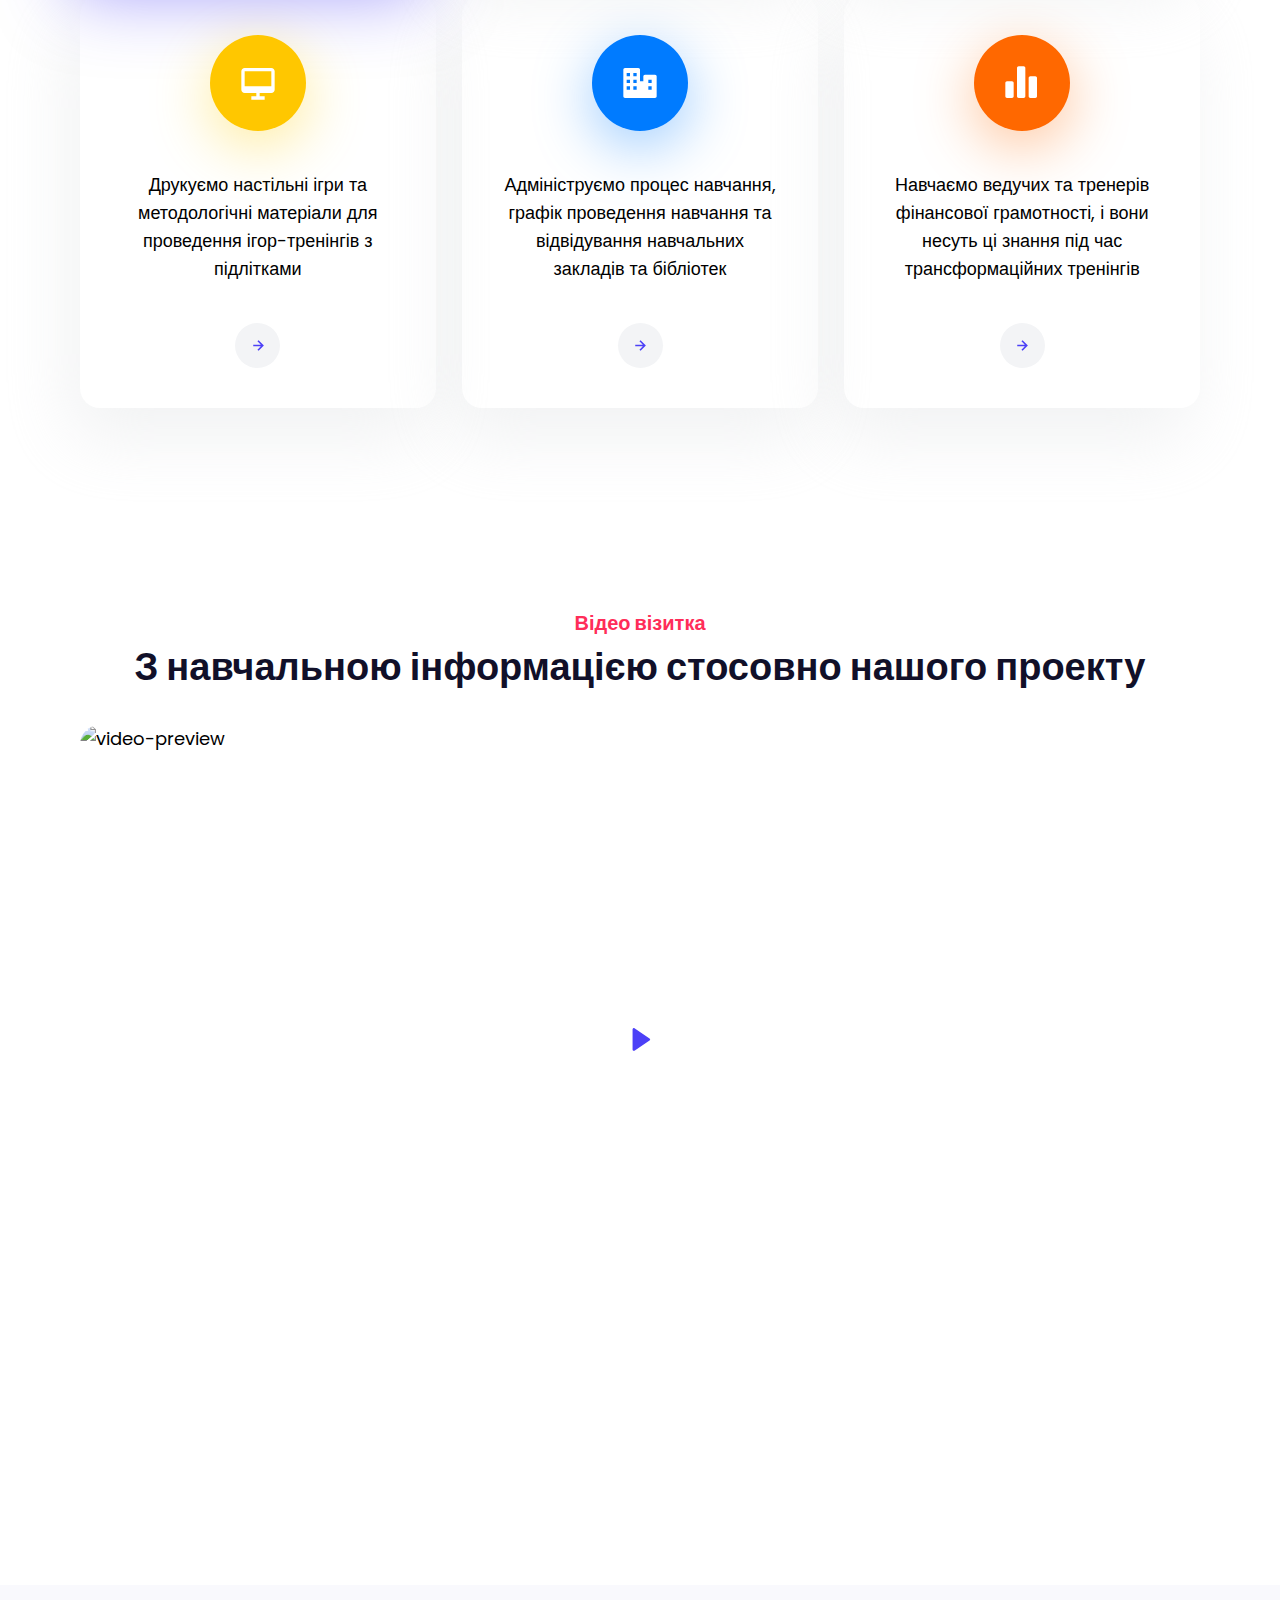
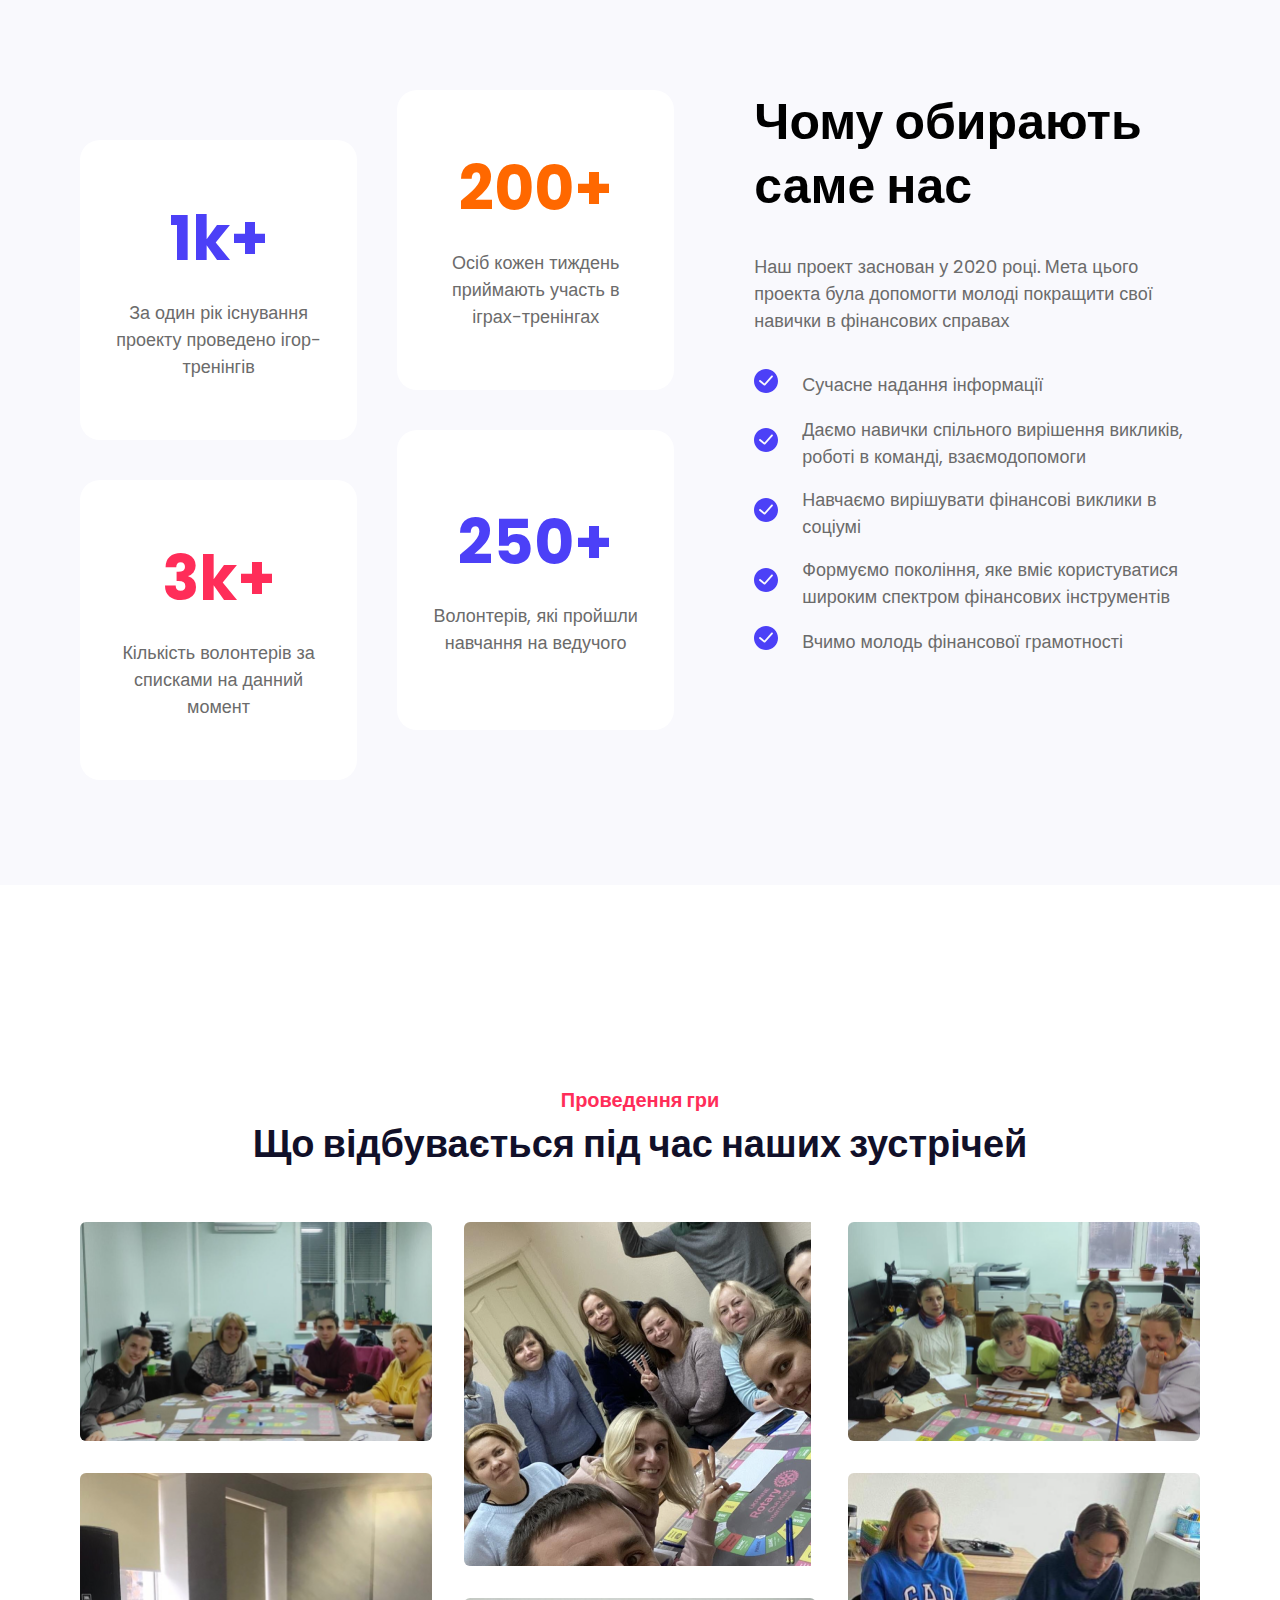
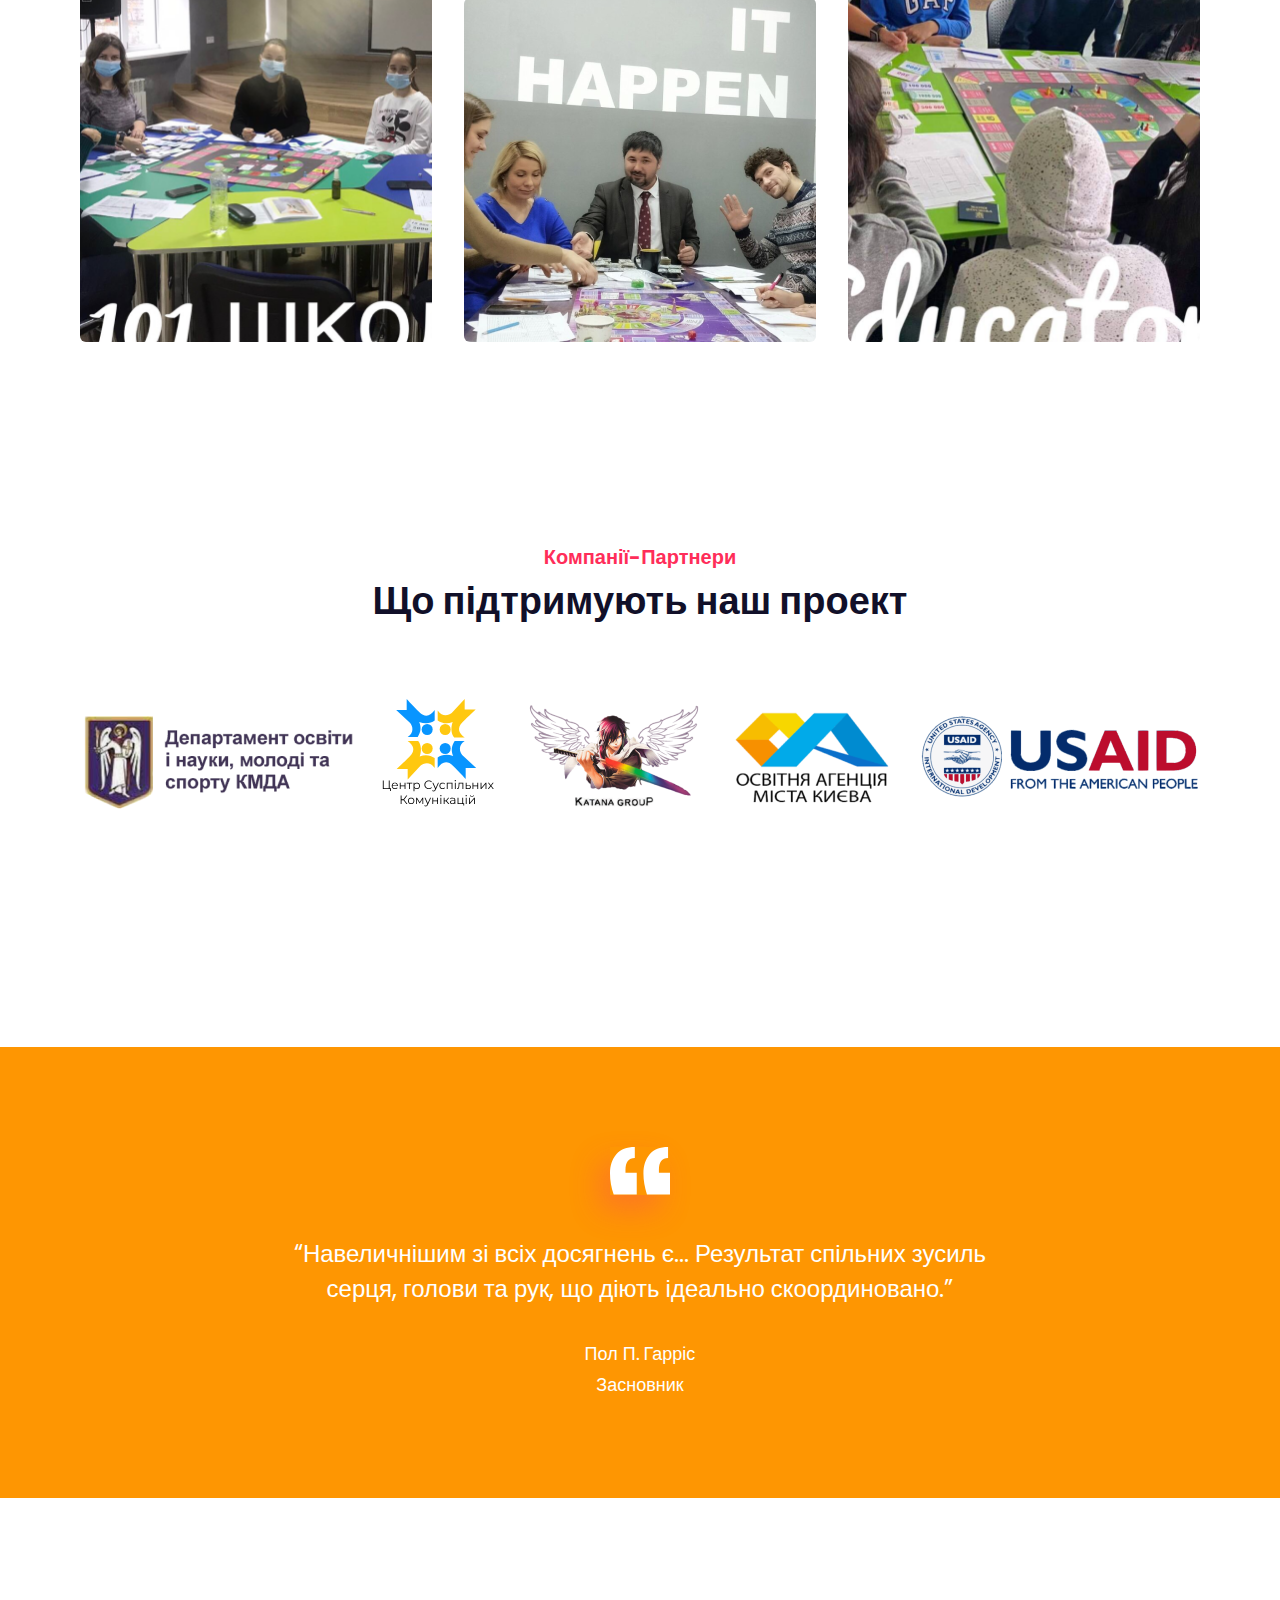
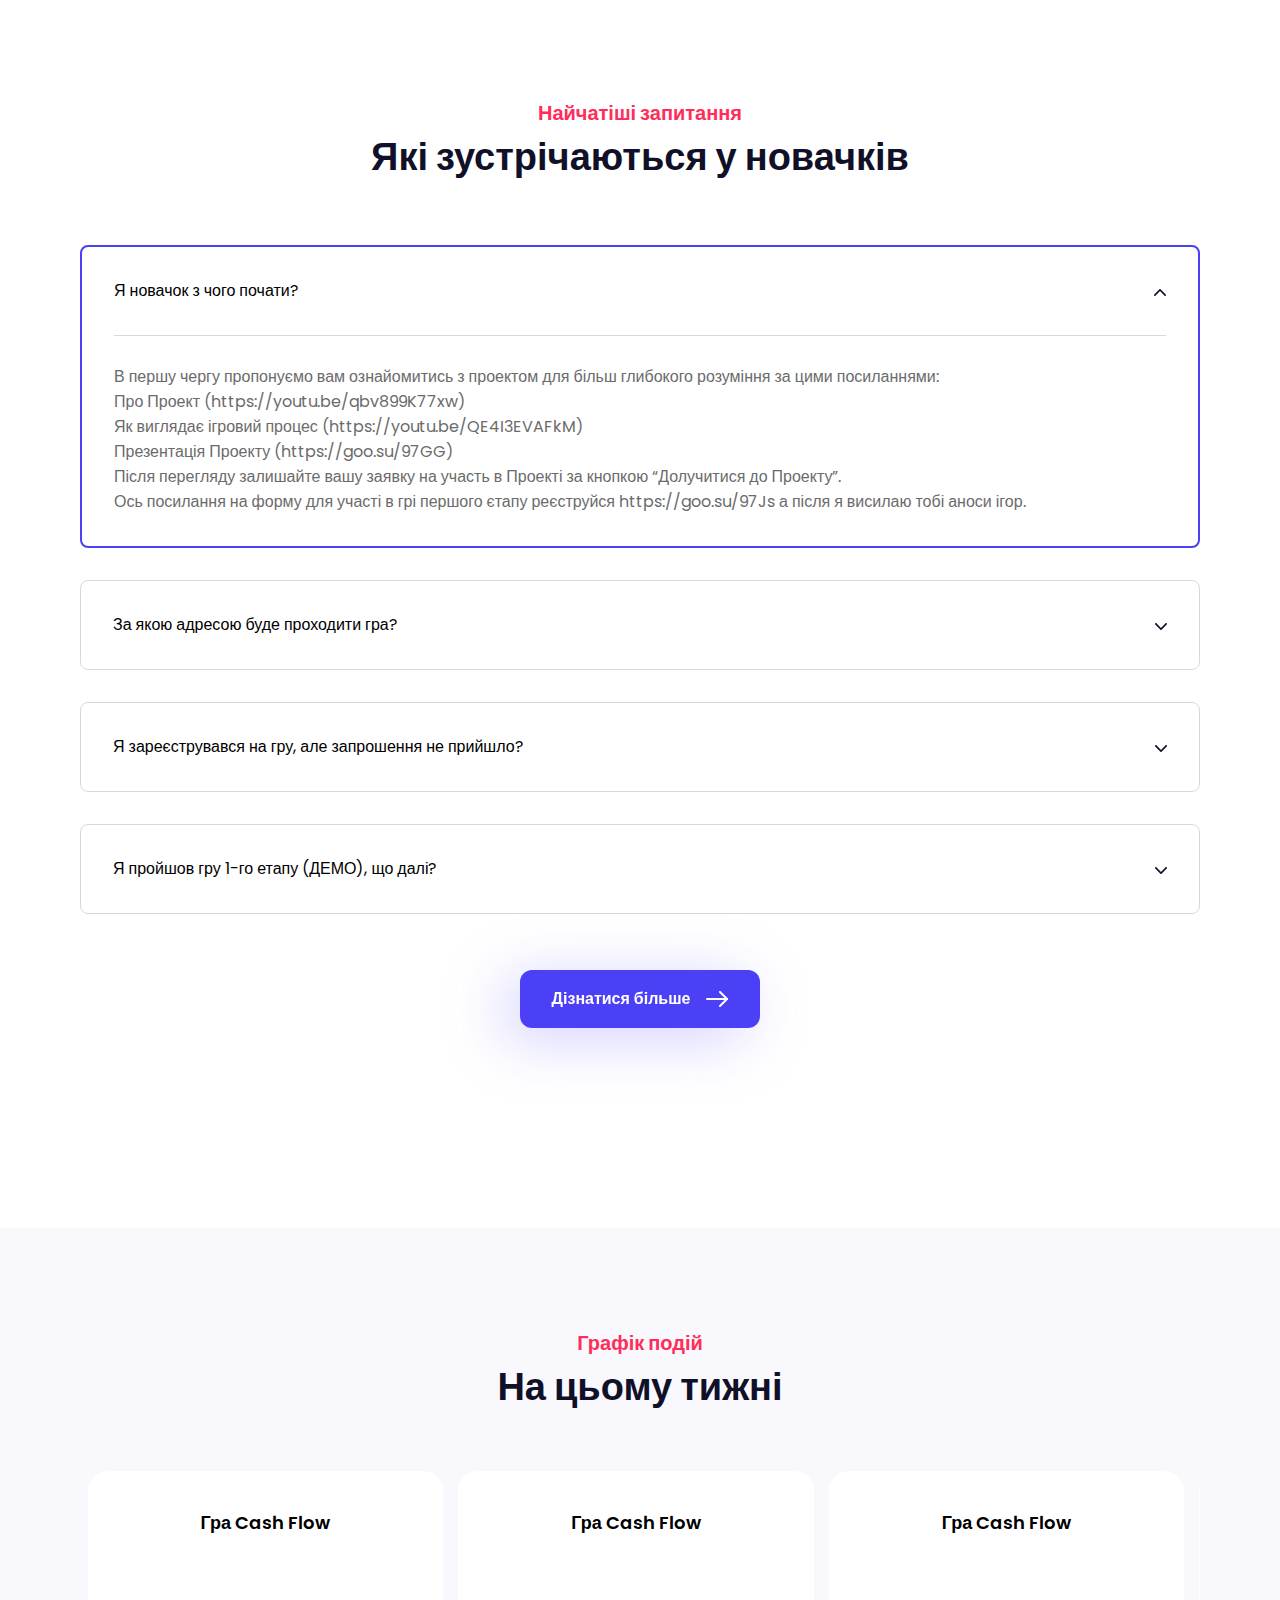
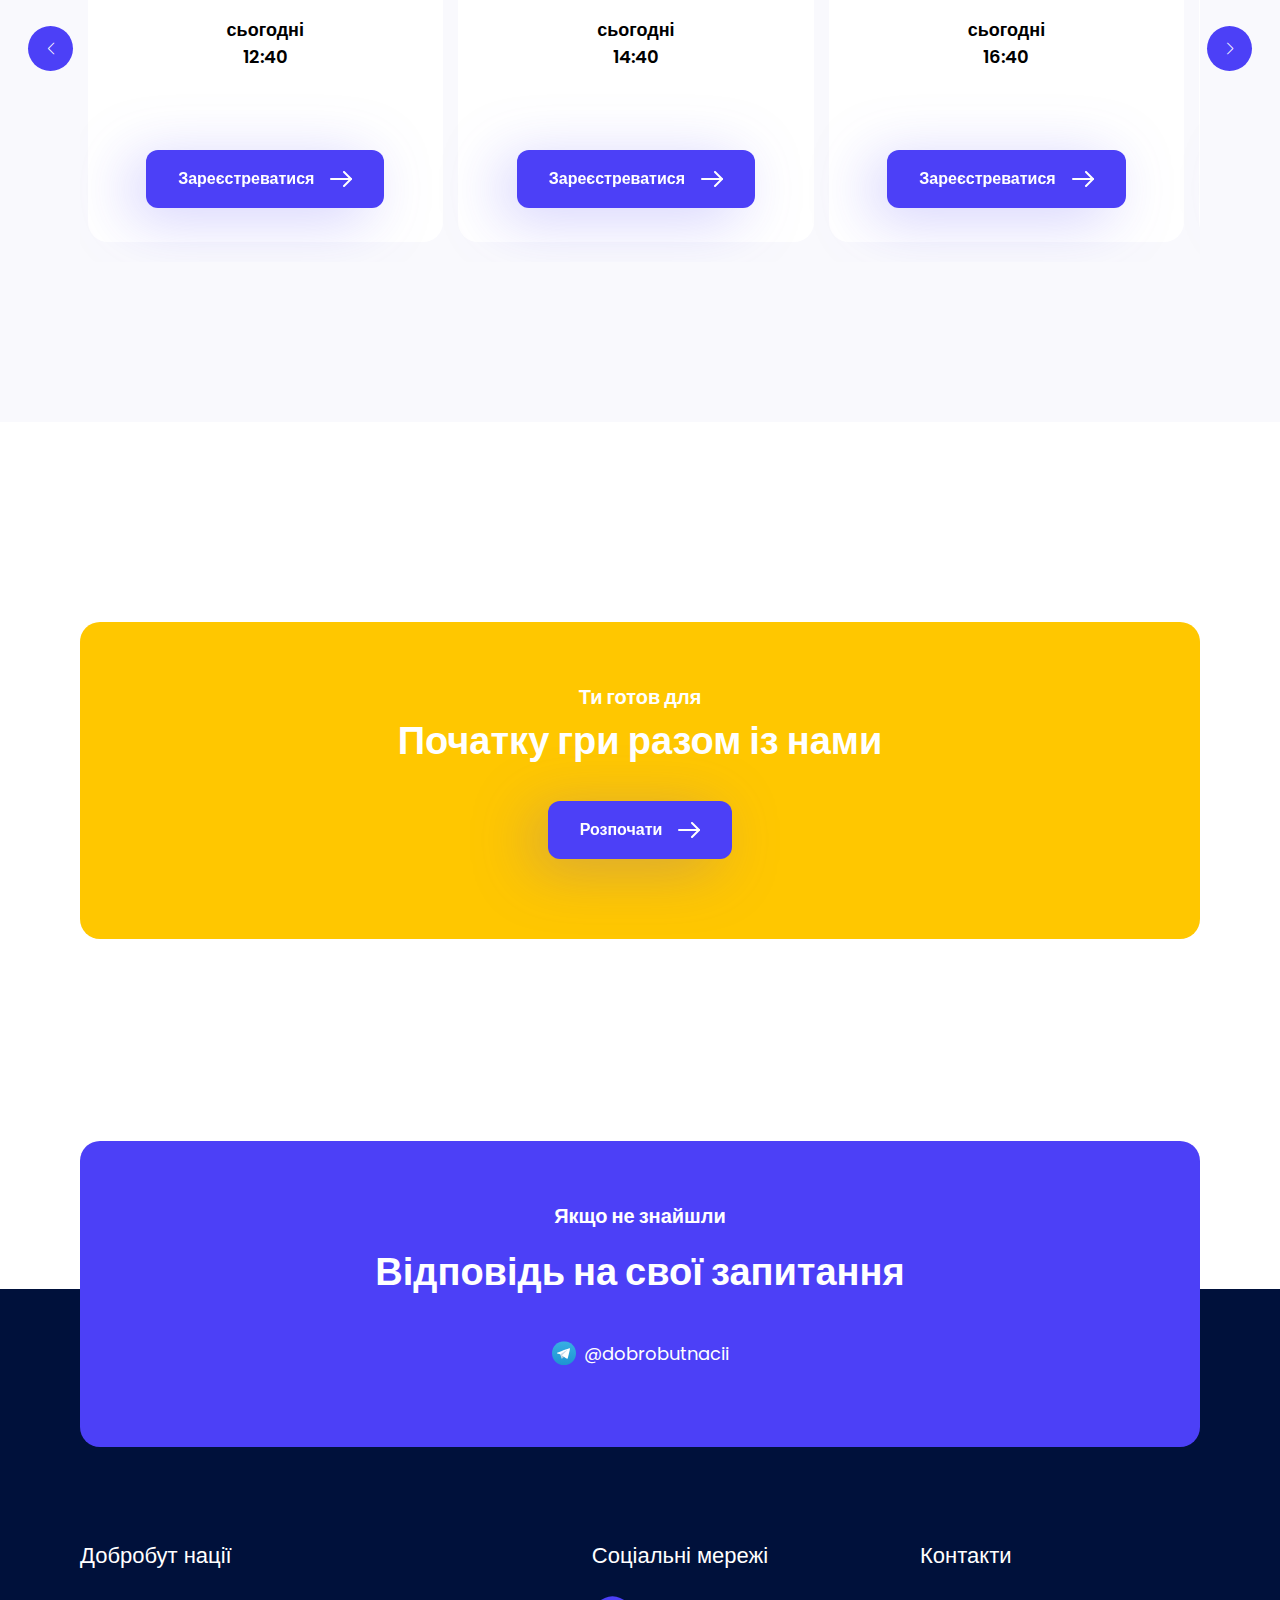
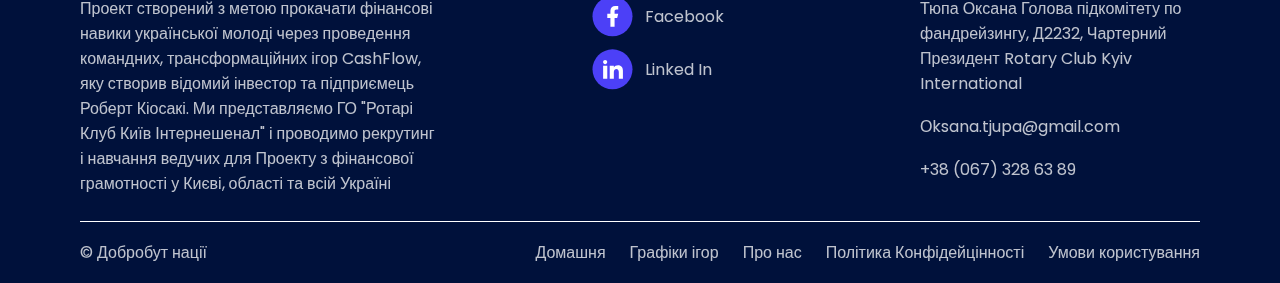
==== commit 34b9e61f: "register page" ====
--- a/index.html
+++ b/index.html
@@ -19,17 +19,27 @@
             <div class="menu-wrapper">
                 <div class="logo"><a href="/">Добробут Нації</a></div>
                 <ul class="nav">
+                    <li class="active"><a href="/index.html">Домашня</a></li>
+                    <li><a href="/">Графік ігор</a></li>
+                    <li><a href="/">Про нас</a></li>
+                </ul>
+                <a href="/register.html" class="btn">Зареєструватися</a>
+                <div id="nav-icon">
+                    <span></span>
+                    <span></span>
+                    <span></span>
+                    <span></span>
+                </div>
+            </div>
+        </div>
+        <div class="mobile-menu">
+            <div class="container">
+                <ul class="nav">
                     <li class="active"><a href="/">Домашня</a></li>
                     <li><a href="/">Графік ігор</a></li>
                     <li><a href="/">Про нас</a></li>
                 </ul>
                 <a href="/" class="btn">Зареєструватися</a>
-                <div id="nav-icon">
-                    <span></span>
-                    <span></span>
-                    <span></span>
-                    <span></span>
-                </div>
             </div>
         </div>
     </header>
@@ -619,25 +629,6 @@
     <script type="module" src="./js/slider.js"></script>
     <script src="./js/swiper-bundle.min.js"></script>
     <script src="https://cdn.jsdelivr.net/npm/swiper@8/swiper-bundle.min.js"></script>
-    <!-- <script type="module">
-        import Swiper from 'https://cdn.jsdelivr.net/npm/swiper@8/swiper-bundle.esm.browser.min.js'
-      
-        const swiper = new Swiper(document.querySelector(".swiper"), {
-            // Optional parameters
-            // direction: 'vertical',
-            // loop: true,
-        
-            // If we need pagination
-            // pagination: {
-            // el: '.swiper-pagination',
-            // },
-        
-            // Navigation arrows
-            navigation: {
-            nextEl: '.swiper-button-next',
-            prevEl: '.swiper-button-prev',
-            },
-        });
-      </script> -->
+
 </body>
 </html>--- a/css/style.css
+++ b/css/style.css
@@ -20,7 +20,14 @@
 body, html{
     font-family: "Poppins", sans-serif;
     font-size: 18px;
-    overflow-x: hidden;
+    height: 100%;
+    scroll-behavior: smooth;
+
+}
+html.fixed body{
+    overflow: hidden;
+    height: 100%;
+    /* position: fixed; */
 }
 
 /* Main | Content */
@@ -64,7 +71,14 @@
 .text-block > h2{
     color: #111029;
 }
-
+.wrapper-col2{
+    display: flex;
+    width: 100%;
+    gap: 45px;
+}
+.wrapper-col2 > div{
+    width: 50%;
+}
 /* Primary button */
 .btn{
     display: inline-flex;
@@ -102,7 +116,10 @@
     transition: transform 0.4s;
     background-color: var(--bg-color);
 }
-
+.header > .container{
+    position: relative;
+    z-index: 10;
+}
 .menu-wrapper{
     display: flex;
     justify-content: space-between;
@@ -119,7 +136,7 @@
 .nav{
     display: flex;
     list-style: none;
-    gap: 25px;
+    gap: 12px 25px;
     font-size: 18px;
 }
 /* navigation links */
@@ -139,6 +156,9 @@
 /* Hider header */
 .scroll-down .header {
     transform: translate3d(0, -100%, 0);
+}
+.scroll-down .header.active{
+    transform: none;
 }
 /* Show header */
 .scroll-up .header {
@@ -229,11 +249,51 @@
     left: 50%;
 }
 
+.mobile-menu{
+    position: absolute;
+    height: 100vh;
+    width: 100vw;
+    top: 0;
+    left: 0;
+    z-index: 9;
+    padding-top: 95px;
+    /* padding-bottom: 50%; */
+    background: #fff;
+
+    transform: translateX(100%) scaleX(.5);
+    /* rotateY(180deg) */
+    transition: all .3s;
+
+    overflow: hidden;
+    position: fixed;
+}
+.header.active .mobile-menu{
+    transform: none;
+}
+.mobile-menu > .container{
+    display: flex;
+    height: 100%;
+    flex-direction: column;
+    justify-content: space-between;
+    align-items: center;
+    text-align: center;
+}
+.mobile-menu .nav{
+    flex-direction: column;
+}
+.mobile-menu .btn{
+    transform: translateY(100%);
+    transition: transform .2s linear .1s;
+}
+.header.active > .mobile-menu .btn{
+    transform: translateY(-250%);
+}
+
 
 
 /* Intro block */
 section.intro{
-    min-height: 100vh;
+    min-height: 820px;
     /* height: 100vh; */
     overflow: hidden;
 }
@@ -925,6 +985,9 @@
     .intro-wrapper{
         flex-direction: column-reverse;
     }
+    section.intro{
+        min-height: 880px;
+    }
     .intro-img{
         position: static;
         margin-top: 10vh;
@@ -933,6 +996,8 @@
     .intro-text{
         margin-top: 0;
         width: 100%;
+        text-align: center;
+        align-items: center;
     }
     .intro-text > p{
         width: 100%;
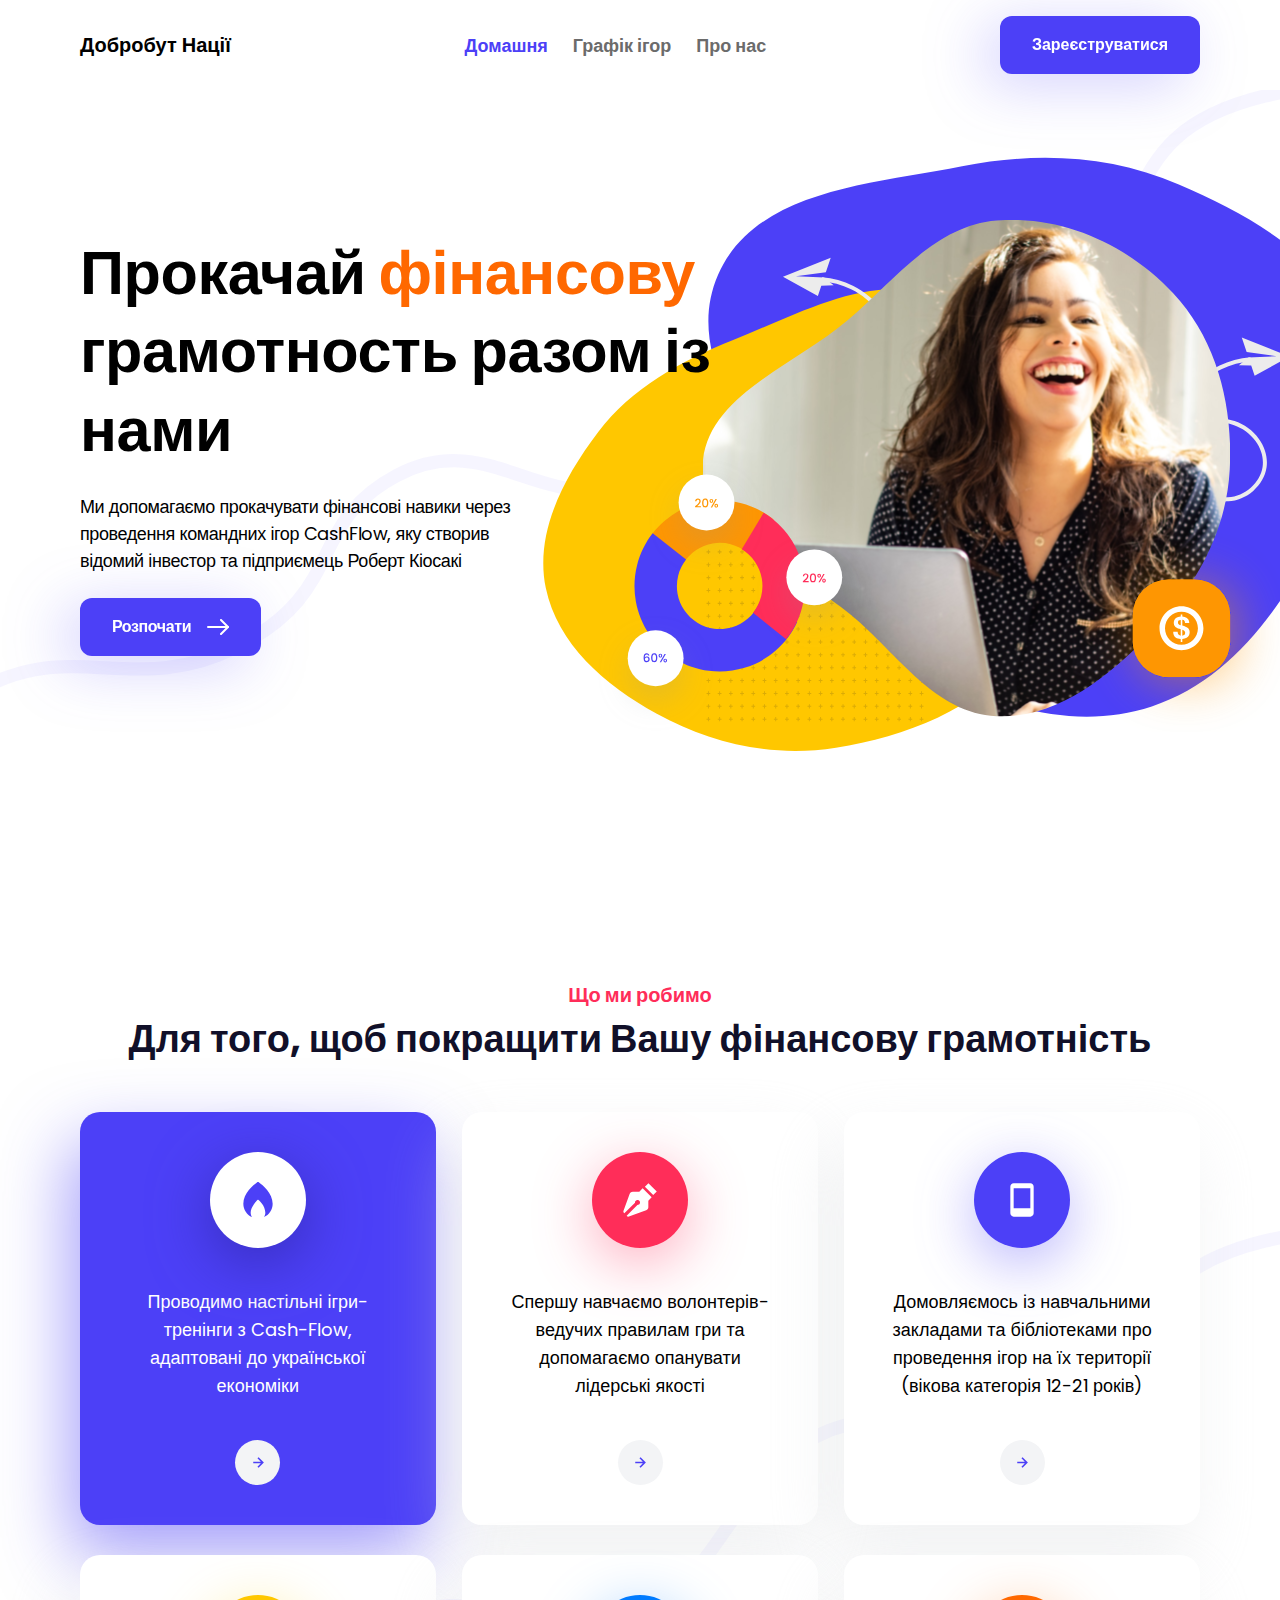
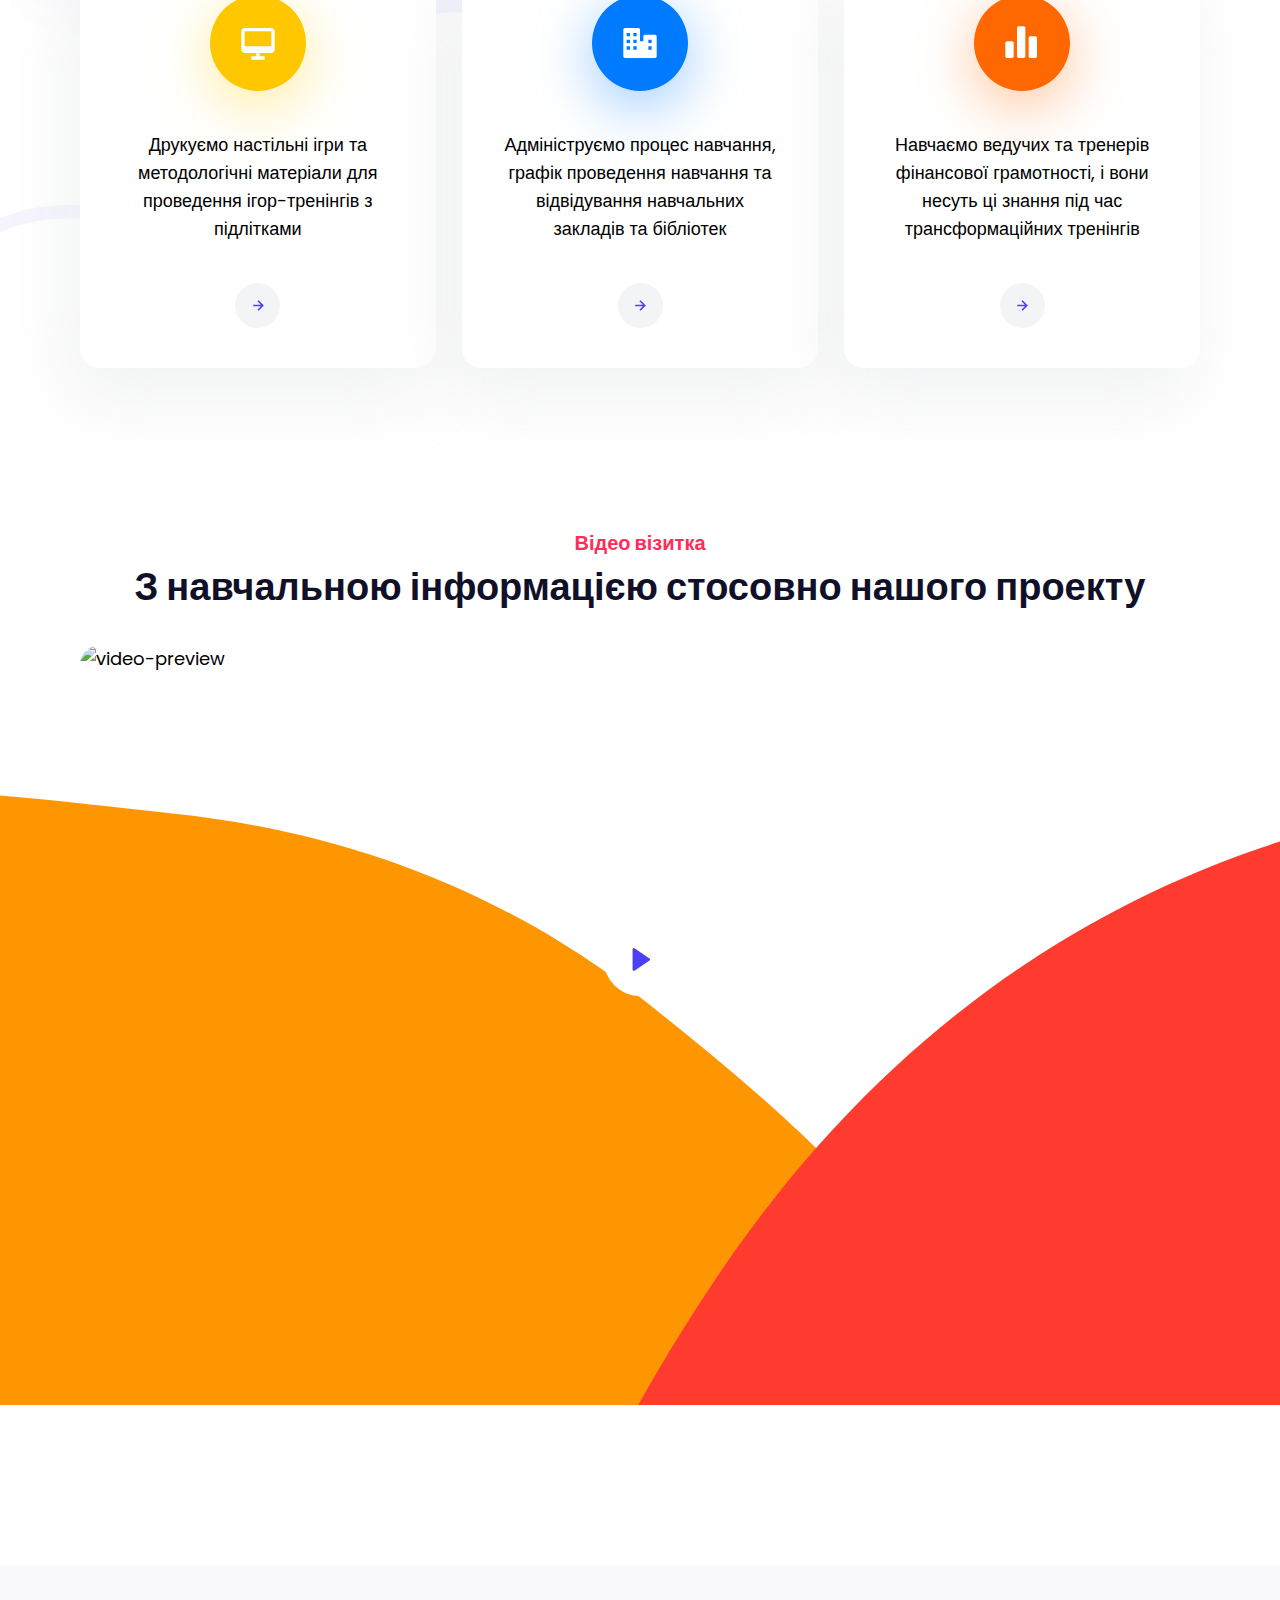
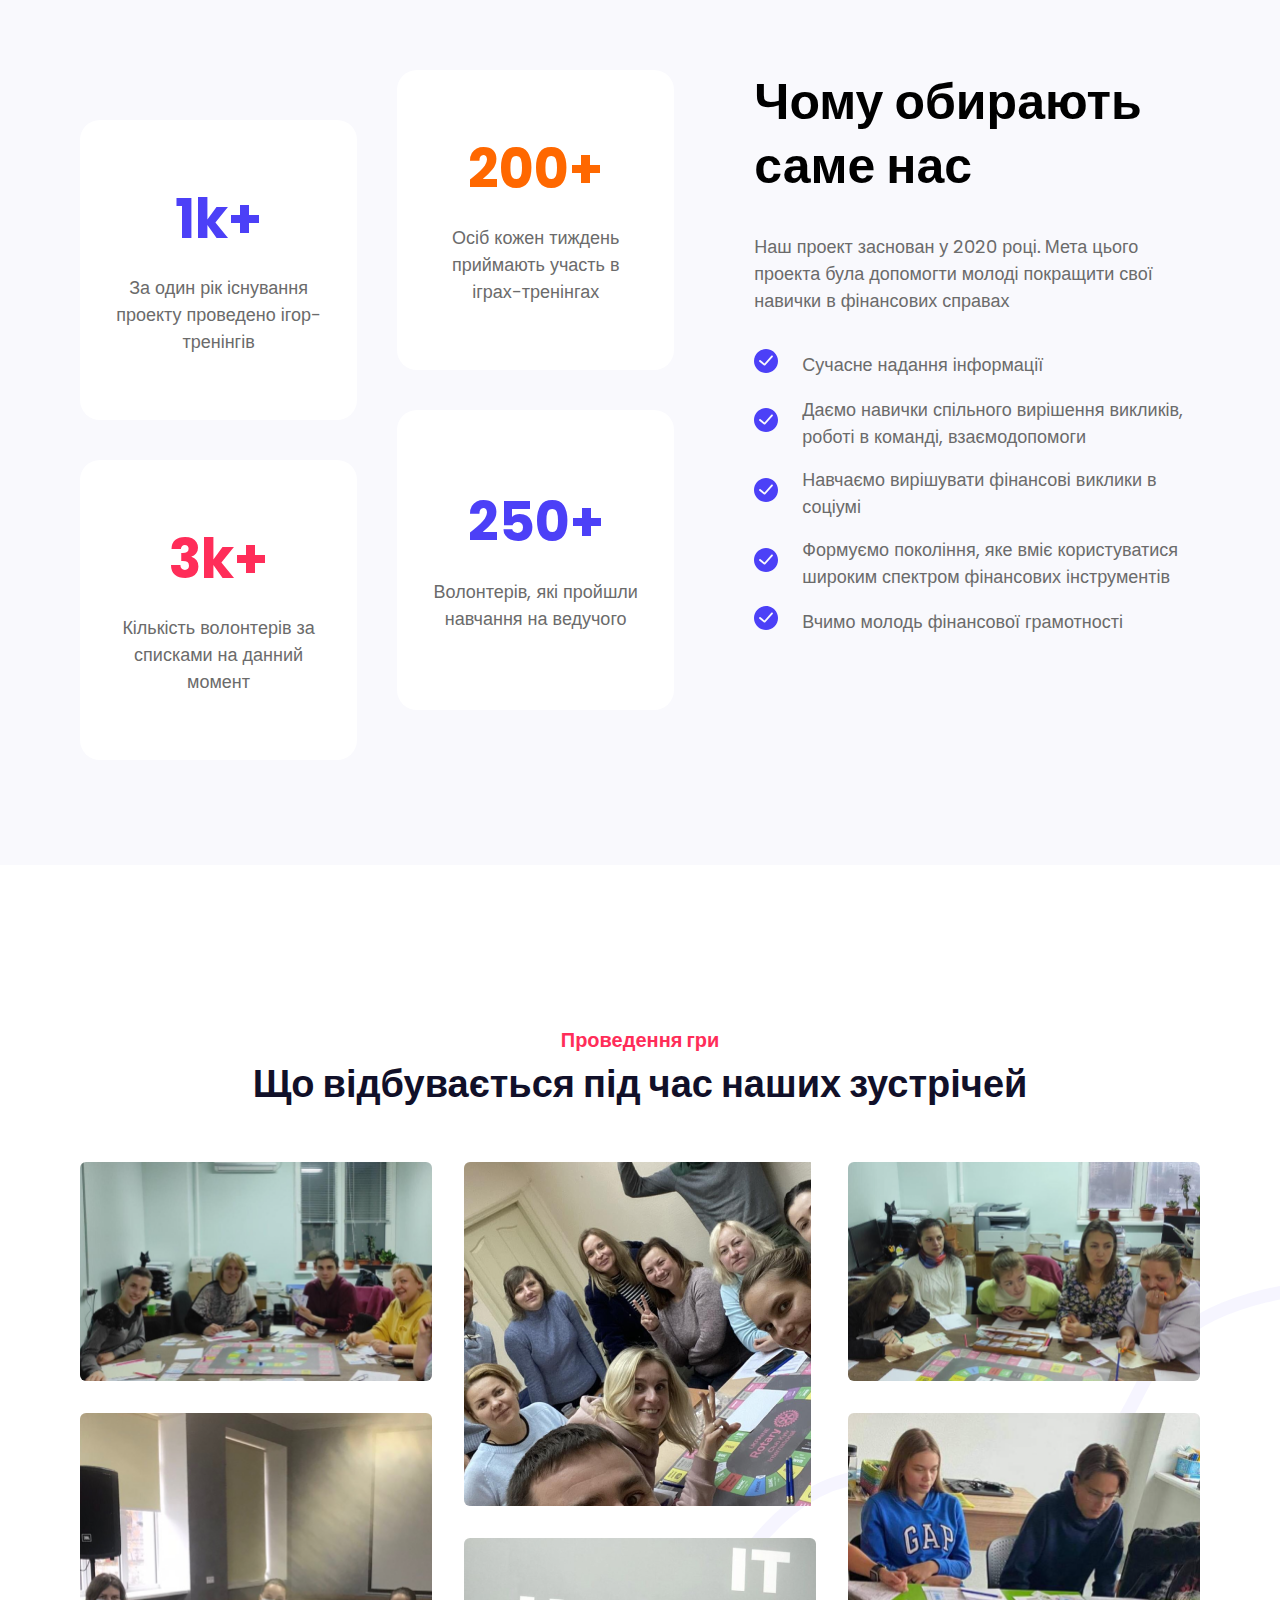
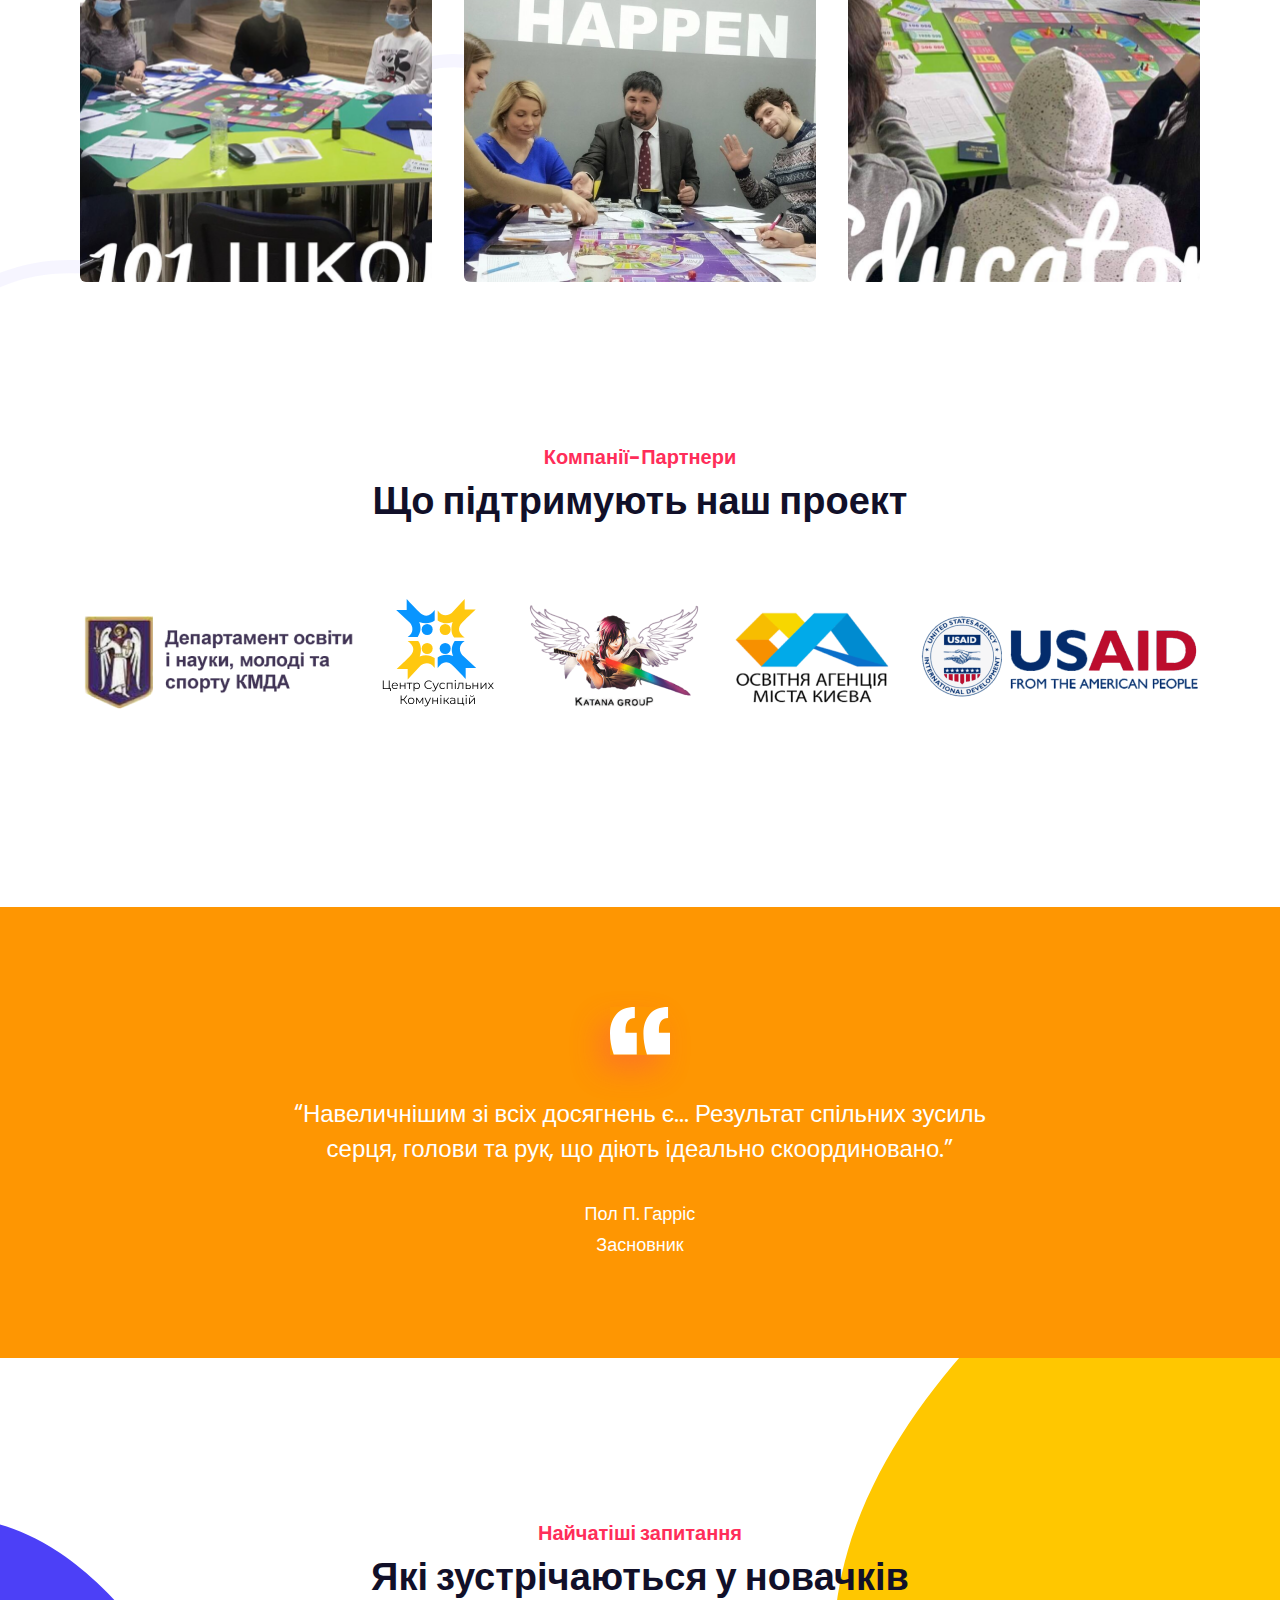
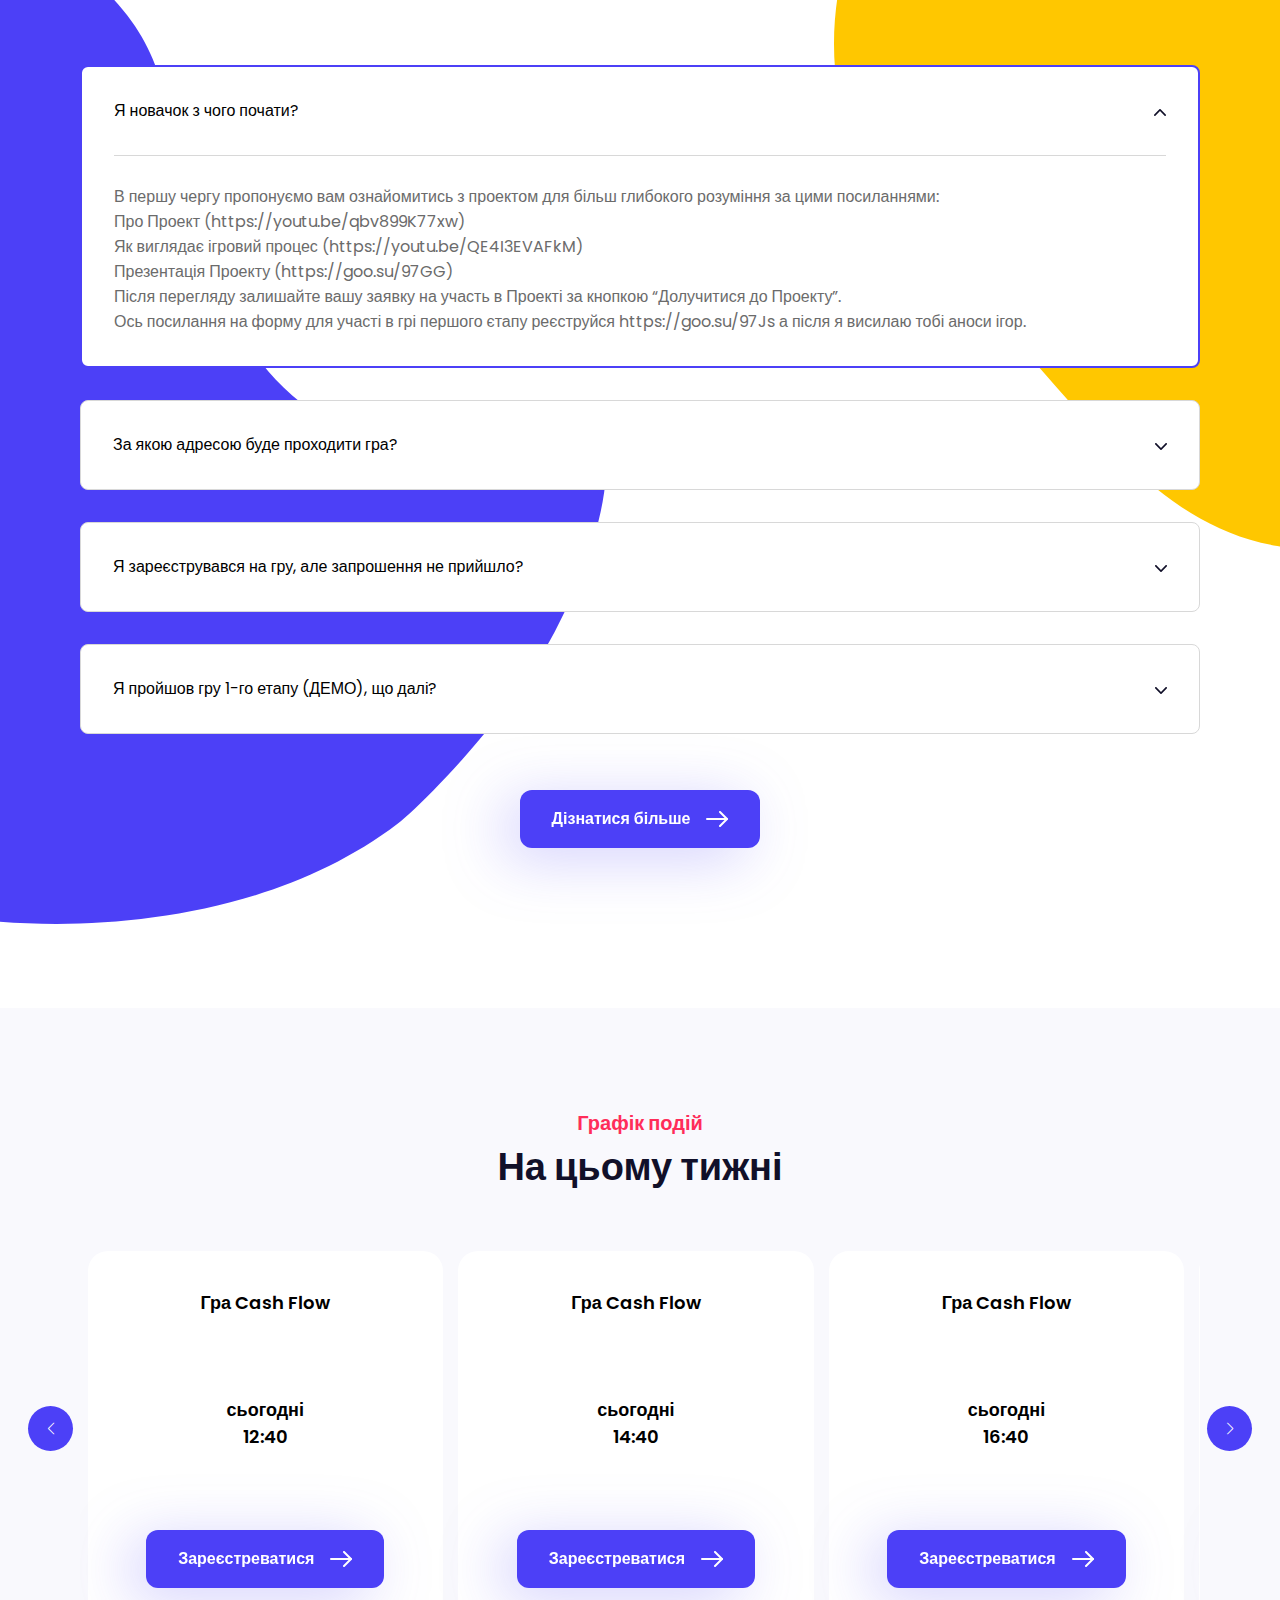
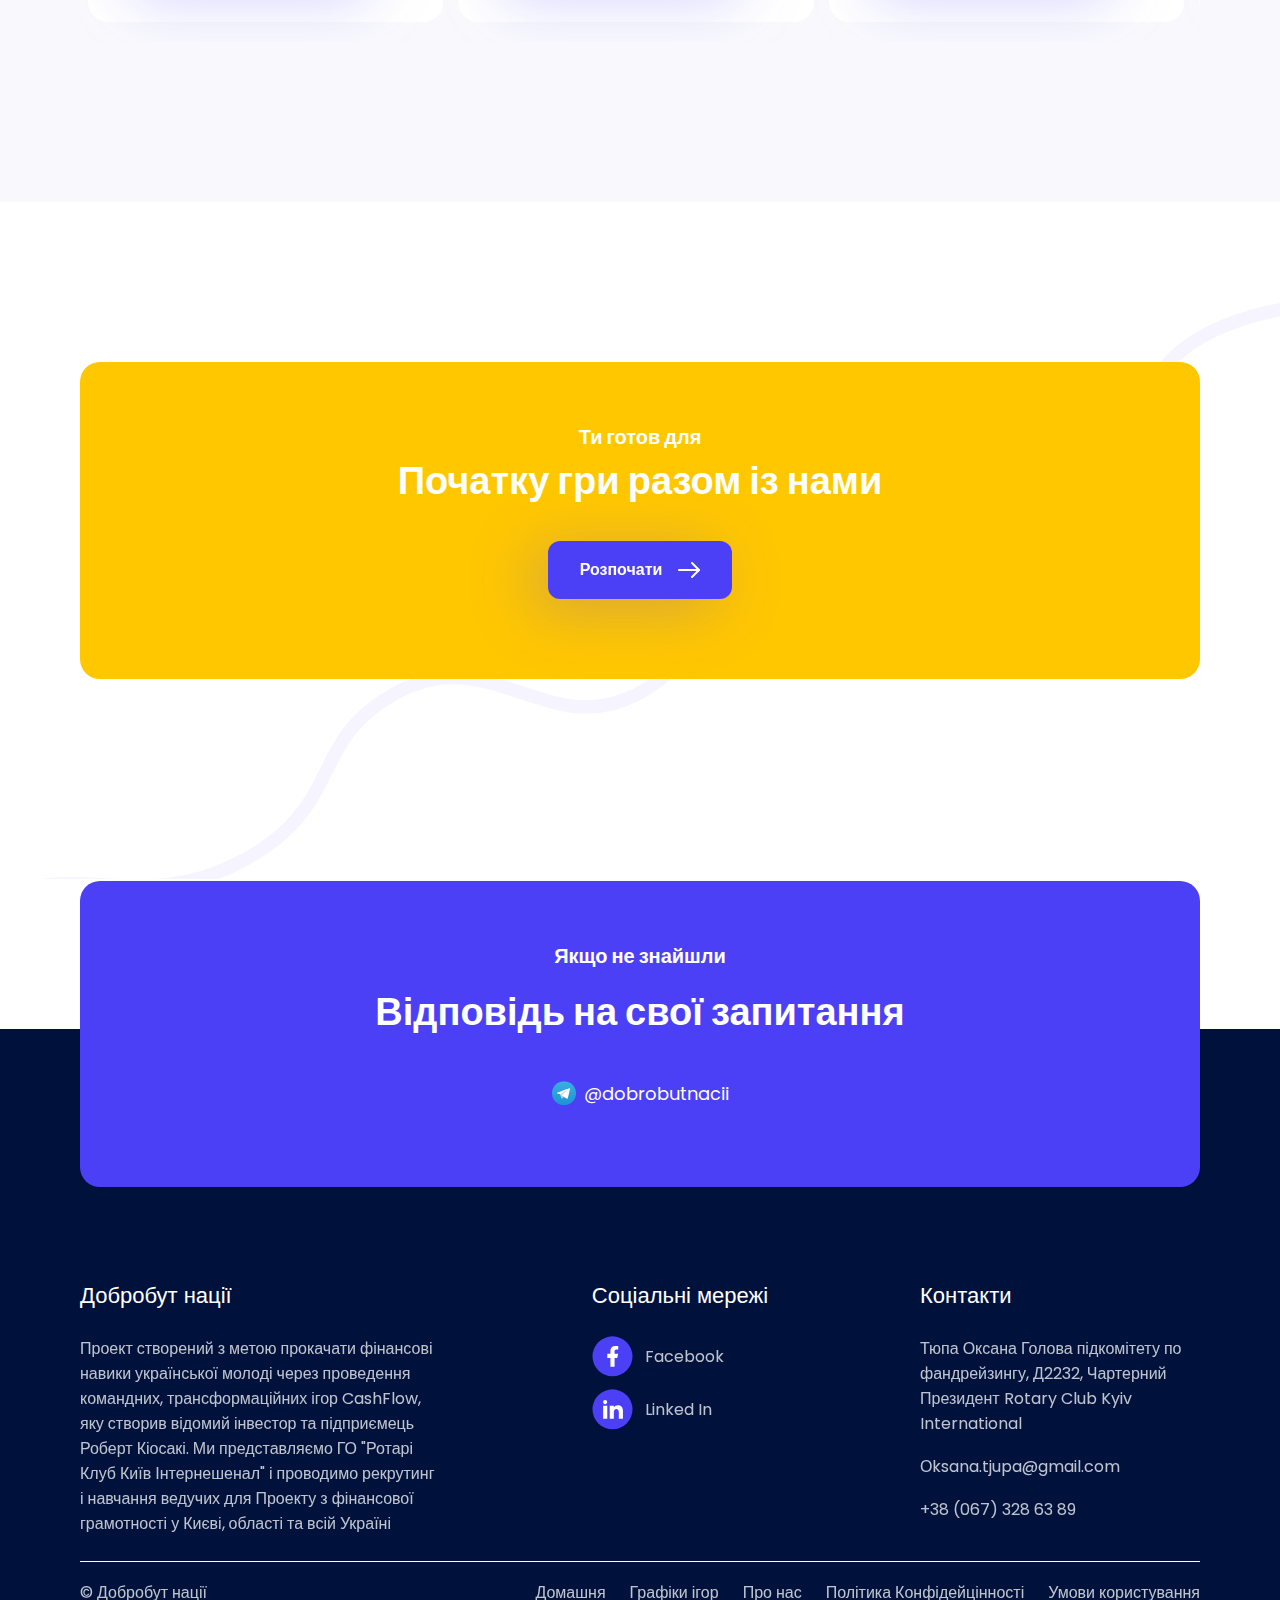
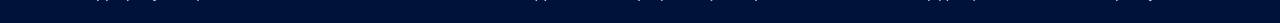
==== commit b37f7c71: "many many more 3 pages" ====
--- a/index.html
+++ b/index.html
@@ -20,7 +20,7 @@
                 <div class="logo"><a href="/">Добробут Нації</a></div>
                 <ul class="nav">
                     <li class="active"><a href="/index.html">Домашня</a></li>
-                    <li><a href="/">Графік ігор</a></li>
+                    <li><a href="/grafic.html">Графік ігор</a></li>
                     <li><a href="/">Про нас</a></li>
                 </ul>
                 <a href="/register.html" class="btn">Зареєструватися</a>
@@ -65,6 +65,11 @@
                         </div>
                     </div>
                 </div>
+                <div class="decoration intro-decoration">
+                    <svg width="1440" height="1021" viewBox="0 0 1440 1021" fill="none" xmlns="http://www.w3.org/2000/svg">
+                        <path opacity="0.05" d="M1710.11 104.383C1702.45 113.637 1594.03 -26.1252 1422.69 15.8542C1251.35 57.8334 1309.66 156.89 1204.27 211.42C1098.88 265.95 1014.94 185.332 919.219 235.307C823.496 285.282 801.072 409.715 706.217 449.45C611.362 489.185 549.811 387.951 446.696 442.547C343.581 497.143 390.732 572.965 266.383 635.329C142.035 697.694 70.3884 612.853 -48.9576 701.069C-168.304 789.285 -160.331 1020.36 -160.331 1020.36" stroke="#4C40F7" stroke-width="15"/>
+                    </svg>
+                </div>
             </section>
 
             <!-- WHAT WE DO BLOCK -->
@@ -173,7 +178,12 @@
                             </div>
                         </div>
 
-                    </div>
+                    </div>                
+                </div>
+                <div class="decoration whatwedo-decoration">
+                    <svg width="1440" height="1021" viewBox="0 0 1440 1021" fill="none" xmlns="http://www.w3.org/2000/svg">
+                        <path opacity="0.05" d="M1710.11 104.383C1702.45 113.637 1594.03 -26.1252 1422.69 15.8542C1251.35 57.8334 1309.66 156.89 1204.27 211.42C1098.88 265.95 1014.94 185.332 919.219 235.307C823.496 285.282 801.072 409.715 706.217 449.45C611.362 489.185 549.811 387.951 446.696 442.547C343.581 497.143 390.732 572.965 266.383 635.329C142.035 697.694 70.3884 612.853 -48.9576 701.069C-168.304 789.285 -160.331 1020.36 -160.331 1020.36" stroke="#4C40F7" stroke-width="15"/>
+                    </svg>                        
                 </div>
             </section>
 
@@ -185,7 +195,19 @@
                         <h2>З навчальною інформацією стосовно нашого проекту</h2>
                     </div>
                     <div class="video-wrapper">
-                        <div class="video-player" data-id="qbv899K77xw" data-thumbnail="https://images.unsplash.com/photo-1659046885400-053c4587805d?crop=entropy&cs=tinysrgb&fm=jpg&ixid=MnwzMjM4NDZ8MHwxfHJhbmRvbXx8fHx8fHx8fDE2NjE1Mjg3OTU&ixlib=rb-1.2.1&q=80"></div>
+                        <div class="video-player" data-id="qbv899K77xw" data-thumbnail="./img/video-preview.png"></div>
+                    </div>
+                </div>
+                <div class="decoration video-decoration">
+                    <div class="left">
+                        <svg width="1050" height="1462" viewBox="0 0 1050 1462" fill="none" xmlns="http://www.w3.org/2000/svg">
+                            <path fill-rule="evenodd" clip-rule="evenodd" d="M178.573 23.3013C360.096 42.2448 524.477 106.185 667.114 219.966C833.083 352.358 1004.07 498.531 1037.12 708.157C1074.7 946.534 1035.2 1224.27 849.838 1378.94C670.878 1528.26 411.59 1432.23 178.573 1424.53C-41.1755 1417.27 -297.125 1494.18 -449.71 1335.99C-601.551 1178.57 -517.009 926.747 -512.423 708.157C-508 497.341 -573.728 254.598 -423.908 106.109C-274.283 -42.1861 -31.0257 1.42806 178.573 23.3013Z" fill="#FE9602"/>
+                        </svg>
+                    </div>
+                    <div class="right">
+                        <svg width="509" height="1115" viewBox="0 0 509 1115" fill="none" xmlns="http://www.w3.org/2000/svg">
+                            <path d="M800.253 6.86603C800.253 6.86603 392.03 -70.3086 128.795 332.658C7.1327 518.901 -12.8407 636.643 7.64179 823.319C38.359 1103.3 88.132 1168.38 311.003 1074.19C430.579 1023.65 557.417 964.692 557.417 964.692C627.96 930.409 833.153 862.165 868.732 865.816C904.312 869.467 872.513 3.17655 800.253 6.86603Z" fill="#FF3B2F"/>
+                        </svg>
                     </div>
                 </div>
             </section>
@@ -270,6 +292,11 @@
                         </div>
                     </div>
                 </div>
+                <div class="decoration galary-decoration">
+                    <svg width="1440" height="1021" viewBox="0 0 1440 1021" fill="none" xmlns="http://www.w3.org/2000/svg">
+                        <path opacity="0.05" d="M1710.11 104.383C1702.45 113.637 1594.03 -26.1252 1422.69 15.8542C1251.35 57.8334 1309.66 156.89 1204.27 211.42C1098.88 265.95 1014.94 185.332 919.219 235.307C823.496 285.282 801.072 409.715 706.217 449.45C611.362 489.185 549.811 387.951 446.696 442.547C343.581 497.143 390.732 572.965 266.383 635.329C142.035 697.694 70.3884 612.853 -48.9576 701.069C-168.304 789.285 -160.331 1020.36 -160.331 1020.36" stroke="#4C40F7" stroke-width="15"/>
+                    </svg>                        
+                </div>
             </section>
 
             <!-- COMPANIES BLOCK -->
@@ -397,6 +424,19 @@
                                 <path d="M14 1L21 8L14 15" stroke="white" stroke-width="2" stroke-linecap="round" stroke-linejoin="round"/>
                             </svg>                                    
                         </a>
+                    </div>
+                </div>
+                
+                <div class="decoration questions-decoration">
+                    <div class="leftq">
+                        <svg width="735" height="1006" viewBox="0 0 735 1006" fill="none" xmlns="http://www.w3.org/2000/svg">
+                            <path d="M44.89 5.60364C44.89 5.60364 127.39 -26.8874 224.89 64.6036C290.29 125.97 290.89 168.704 314.151 272.752C342.651 400.24 429.469 589.766 645.89 498.604C761.774 449.79 751.99 582.256 682.89 713.604C639.096 796.844 549.031 887.971 525.89 905.604C367.107 1026.59 132.223 1013.88 43.89 990.604C-44.104 967.413 23.897 10.1036 44.89 5.60364Z" fill="#4C40F7"/>
+                        </svg>
+                    </div>
+                    <div class="rightq">
+                        <svg width="446" height="993" viewBox="0 0 446 993" fill="none" xmlns="http://www.w3.org/2000/svg">
+                            <path fill-rule="evenodd" clip-rule="evenodd" d="M443.307 2.53099C581.624 -10.3979 731.613 25.3555 823.57 129.427C912.165 229.693 892.6 375.723 891.247 509.483C889.916 641.146 906.164 785.97 815.958 881.932C724.152 979.596 575.576 1007.95 443.307 986.006C327.258 966.753 256.759 862.086 176.759 775.886C101.528 694.823 10.2856 619.663 1.06274 509.483C-8.7554 392.191 50.6957 283.152 128.088 194.436C212.14 98.0858 315.963 14.4342 443.307 2.53099Z" fill="#FFC700"/>
+                        </svg>
                     </div>
                 </div>
             </section>
@@ -511,6 +551,11 @@
                             </svg>                                    
                         </a>
                     </div>
+                </div>
+                <div class="decoration end-decoration">
+                    <svg width="1440" height="1021" viewBox="0 0 1440 1021" fill="none" xmlns="http://www.w3.org/2000/svg">
+                        <path opacity="0.05" d="M1710.11 104.383C1702.45 113.637 1594.03 -26.1252 1422.69 15.8542C1251.35 57.8334 1309.66 156.89 1204.27 211.42C1098.88 265.95 1014.94 185.332 919.219 235.307C823.496 285.282 801.072 409.715 706.217 449.45C611.362 489.185 549.811 387.951 446.696 442.547C343.581 497.143 390.732 572.965 266.383 635.329C142.035 697.694 70.3884 612.853 -48.9576 701.069C-168.304 789.285 -160.331 1020.36 -160.331 1020.36" stroke="#4C40F7" stroke-width="15"/>
+                    </svg>
                 </div>
             </section>
 
--- a/css/style.css
+++ b/css/style.css
@@ -34,11 +34,14 @@
 main{
     display: flex;
     flex-direction: column;
-    gap: 200px;
-    align-items: center;
+    gap: 160px;
+    align-items: center;
+    overflow: hidden;
+    padding-bottom: 200px;
 }
 section{
     width: 100%;
+    position: relative;
 }
 
 a{
@@ -64,6 +67,8 @@
 /* Text block */
 .text-block{
     text-align: center;
+    position: relative;
+    z-index: 2;
 }
 .text-block > h3{
     color: #FF2D59;
@@ -95,6 +100,8 @@
     filter: drop-shadow(-15px 10px 30px rgba(76, 64, 247, 0.25));
     transition: all .1s linear;
     line-height: 26px;
+    position: relative;
+    z-index: 2;
 }
 .btn:hover{
     background: #6f65f6;
@@ -144,13 +151,13 @@
     color: var(--text-sc-color);
     transition: all .1s;
 }
-.nav > li.active{
+.nav > li.active a{
     color: var(--text-pr-color);
 }
-.nav > li:hover{
+.nav > li a:hover{
     color: var(--text-sc-color-hv);
 }
-.nav > li.active:hover{
+.nav > li.active a:hover{
     color: var(--text-pr-color-hv);;
 }
 /* Hider header */
@@ -289,13 +296,26 @@
     transform: translateY(-250%);
 }
 
+/* -- DECORATIONS -- */
+.decoration{
+    position: absolute;
+    left: 0;
+    right: 0;
+}
+.intro-decoration{
+    top: 10%;
+    width: 100%;
+}
+.decoration svg{
+    width: 100%;
+    height: auto;
+}
 
 
 /* Intro block */
 section.intro{
     min-height: 820px;
-    /* height: 100vh; */
-    overflow: hidden;
+    width: 100vw;
 }
 .intro-wrapper{
     display: flex;
@@ -329,7 +349,6 @@
     width: 100%;
 }
 
-
 .cards-wrapper{
     display: flex;
     flex-wrap: wrap;
@@ -337,6 +356,7 @@
     justify-content: space-between;
     row-gap: 30px;
     margin-top: 45px;
+    position: relative;
 }
 .card{
     width: 31.75%;
@@ -348,9 +368,14 @@
     border-radius: 20px;
     text-align: center;
 
+    background: #fff;
+
     line-height: 28px;
 
     box-shadow: -10px 30px 70px rgba(219, 222, 225, 0.4);
+
+    position: relative;
+    z-index: 1;
 }
 .card.active{
     color: #fff;
@@ -406,7 +431,19 @@
     width: 20px;
     height: auto;
 }
-
+.whatwedo-decoration{
+    top: 25%;
+}
+
+
+section.video{
+    overflow: hidden;
+    padding-bottom: 100px;
+}
+section.video > .container{
+    position: relative;
+    z-index: 2;
+}
 /* Video block */
 .video-wrapper{
     margin-top: 50px;
@@ -467,6 +504,22 @@
     border-radius: 20px;
 }
 
+.video-decoration{
+    display: flex;
+    top: 30%;
+    z-index: 1;
+}
+.video-decoration > div{
+    width: 60%;
+    position: absolute;
+}
+.right{
+    right: 0;
+}
+.left{
+    left: 0;
+    width: 80% !important;
+}
 
 /* Why We Block */
 section.whywe{
@@ -513,6 +566,7 @@
 }
 .ww-card h1{
     margin-bottom: 20px;
+    font-size: 54px;
 }
 .ww-card p{
     color: #6B6B6B;
@@ -564,6 +618,8 @@
 .gl-img{
     overflow: hidden;
     border-radius: 6px;
+    position: relative;
+    z-index: 2;
 }
 .gl-img.item1{
     grid-row-start: 1;
@@ -601,6 +657,10 @@
     grid-column-start: 3;
     grid-column-end: 4;
 }
+.galary-decoration{
+    top: 30%;
+    z-index: 1;
+}
 
 
 /* Companies block */
@@ -620,6 +680,8 @@
 .qw{
     color: #fff;
     background: #FE9602;
+    position: relative;
+    z-index: 2;
     
 }
 .qw-wrapper{
@@ -646,6 +708,23 @@
 
 
 /* Qwestions block */
+.questions-decoration{
+    z-index: 1;
+    top: 0;
+    display: flex;
+}
+.questions-decoration > div{
+    position: absolute;
+    /* width: 50%; */
+}
+.leftq{
+    left: -10%;
+}
+.rightq{
+    right: 0;
+    margin-top: -28%;
+}
+
 .accardion-wrapper{
     display: flex;
     flex-direction: column;
@@ -659,8 +738,11 @@
     border-radius: 8px;
     font-size: 16px;
     overflow: hidden;
+    background: #fff;
     /* max-height: calc(64px + 24px); */
     transition: all .25s;
+    position: relative;
+    z-index: 2;
 }
 .acc-header{
     display: flex;
@@ -789,7 +871,9 @@
 .end-block .btn{
     margin-top: 32px;
 }
-
+.end-decoration{
+    top: -20%;
+}
 
 /* Footer */
 footer{
@@ -840,7 +924,7 @@
     padding-top: 250px;
     position: relative;
     z-index: 2;
-    margin-top: 350px;
+    margin-top: 150px;
 }
 .footer-wrapper{
     display: flex;
@@ -924,11 +1008,26 @@
 
 
 /* ---MEDIA--- */
+
+@media (min-width: 1600px) {
+    .video-decoration{
+        top: 16%;
+    }
+}
 @media (max-width:1200px) {
     .intro-img{
         right: -14%;
     }
 }
+@media (max-width: 1150px) {
+    .leftq{
+        width: 50%;
+    }
+    .rightq{
+        width: 30%;
+        margin-top: -52%;
+    }
+}
 @media (max-width:950px) {
     .ww-wrapper{
         flex-direction: column;
@@ -939,8 +1038,6 @@
     .ww-statistics{
         width: 100%;
     }
-}
-@media (max-width:950px) {
     .slide{
         max-width: calc(50% - 15px);
     }
@@ -991,7 +1088,8 @@
     .intro-img{
         position: static;
         margin-top: 10vh;
-        width: 100%;
+        width: 110%;
+        margin-left: -6.5%;
     }
     .intro-text{
         margin-top: 0;
@@ -1044,6 +1142,14 @@
     .slide{
         max-width: calc(100% - 15px);
     }
+    .intro-decoration {top: 100vh;}
+    .whatwedo-decoration{top: 15%;}
+    .leftq{
+        margin-top: 26%;
+    }
+    .rightq {
+        margin-top: -62%;
+    }
 }
 
 @media (max-width:600px) {
@@ -1061,4 +1167,10 @@
         width: 100%;
         margin: 0 !important;
     }
+}
+
+@media (max-height: 400px) {
+    .mobile-menu a.btn{
+        display: none;
+    }
 }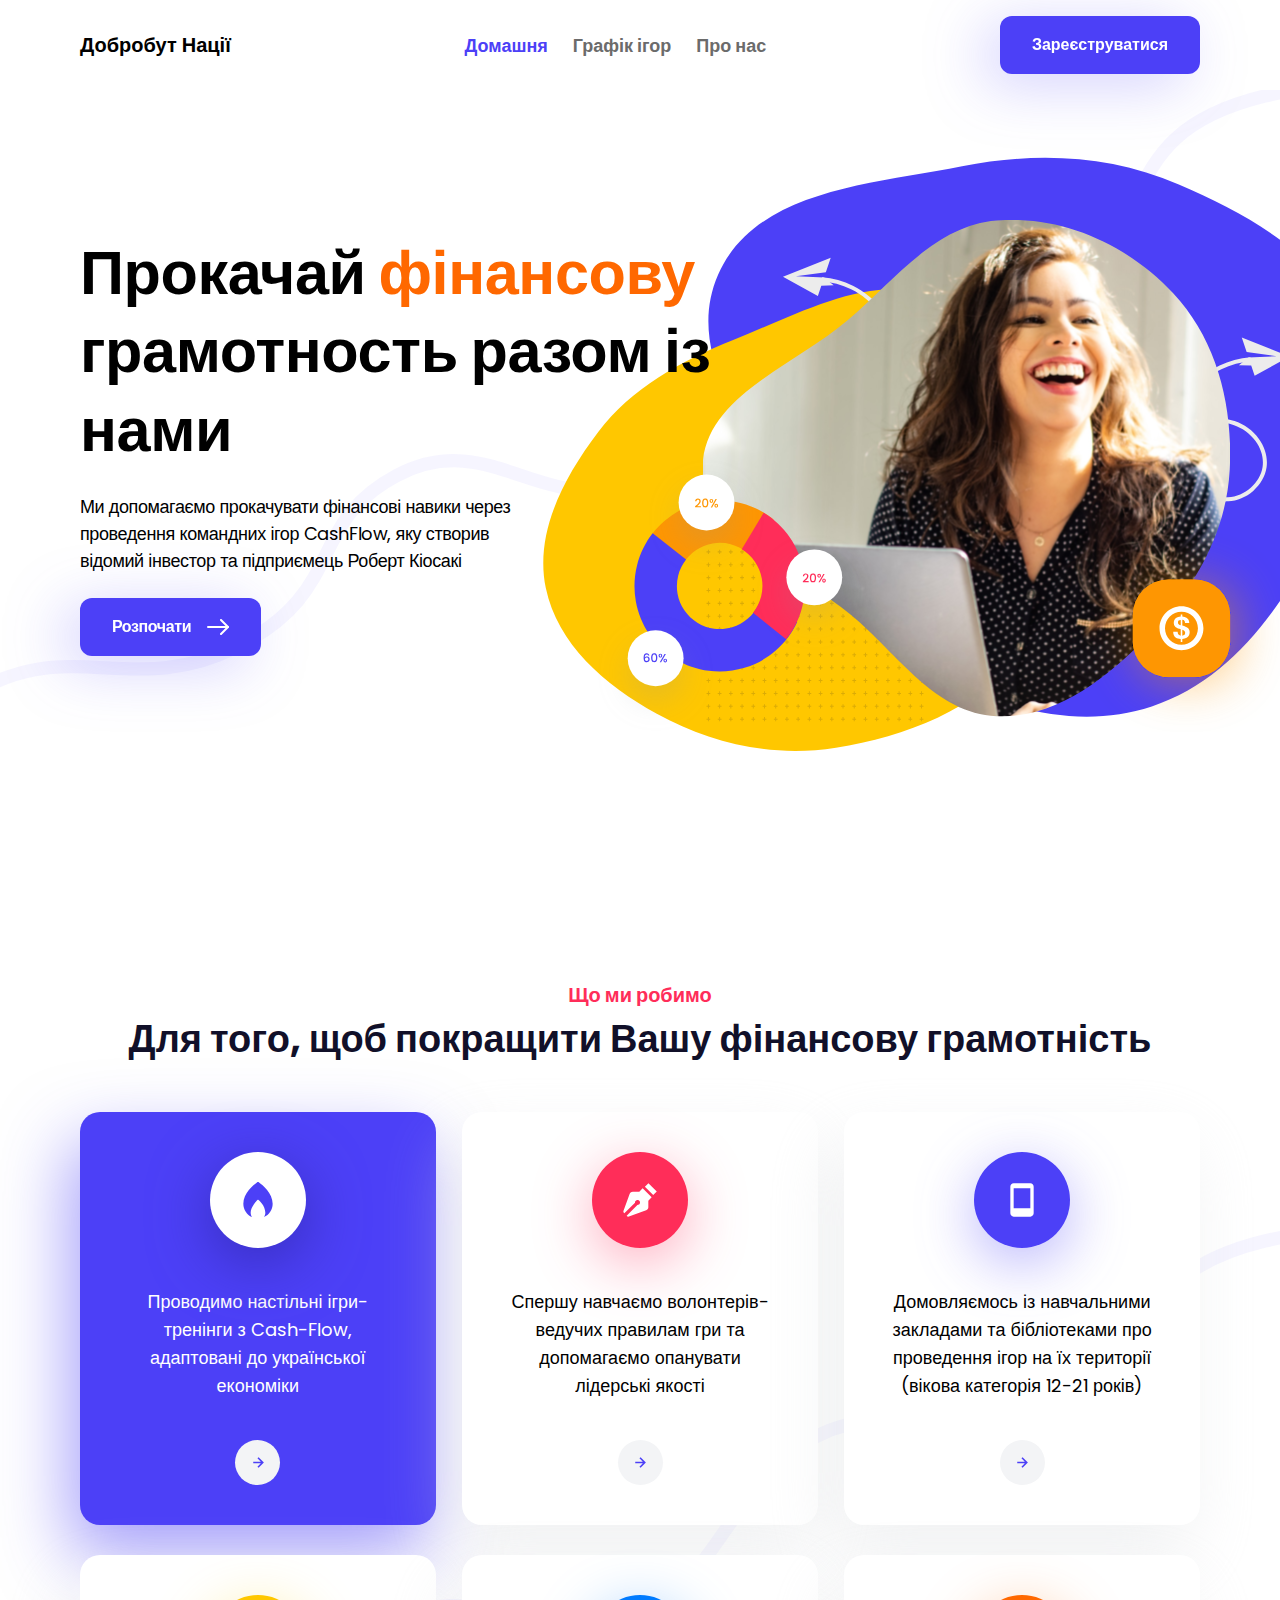
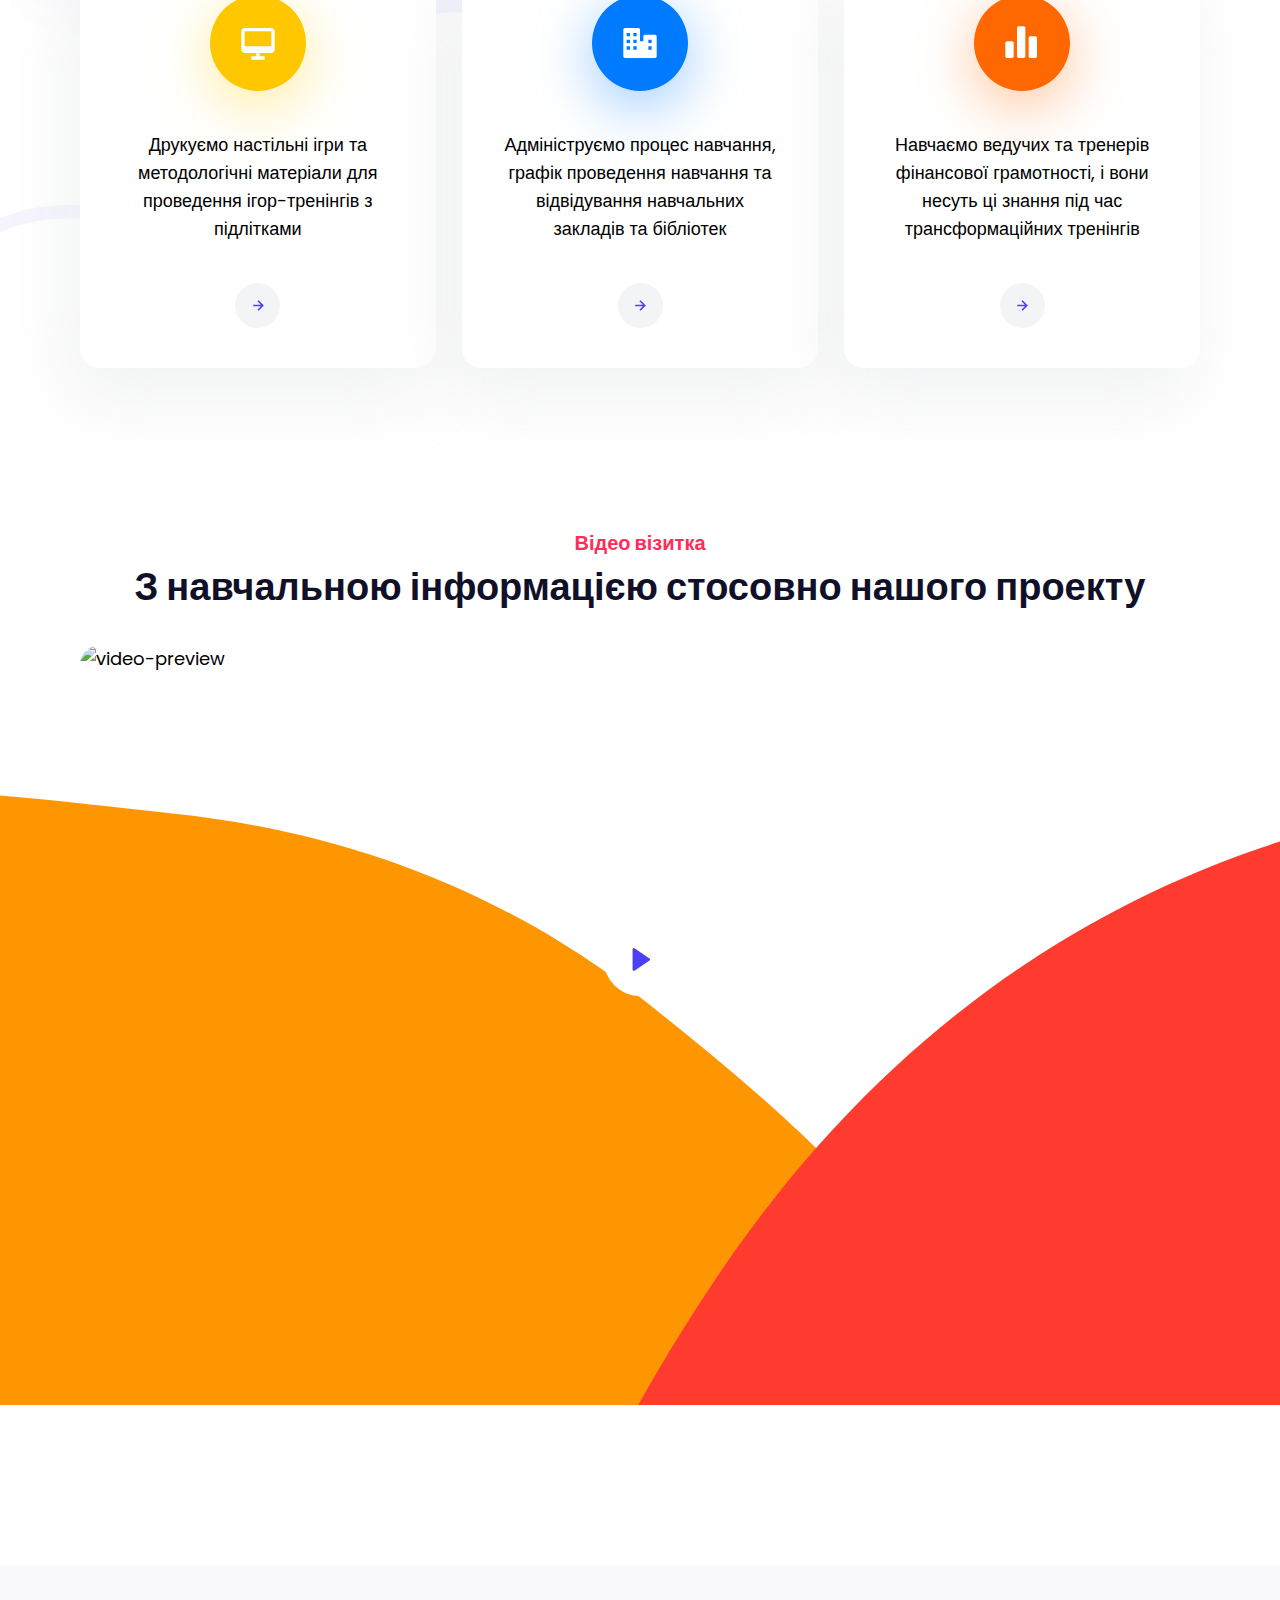
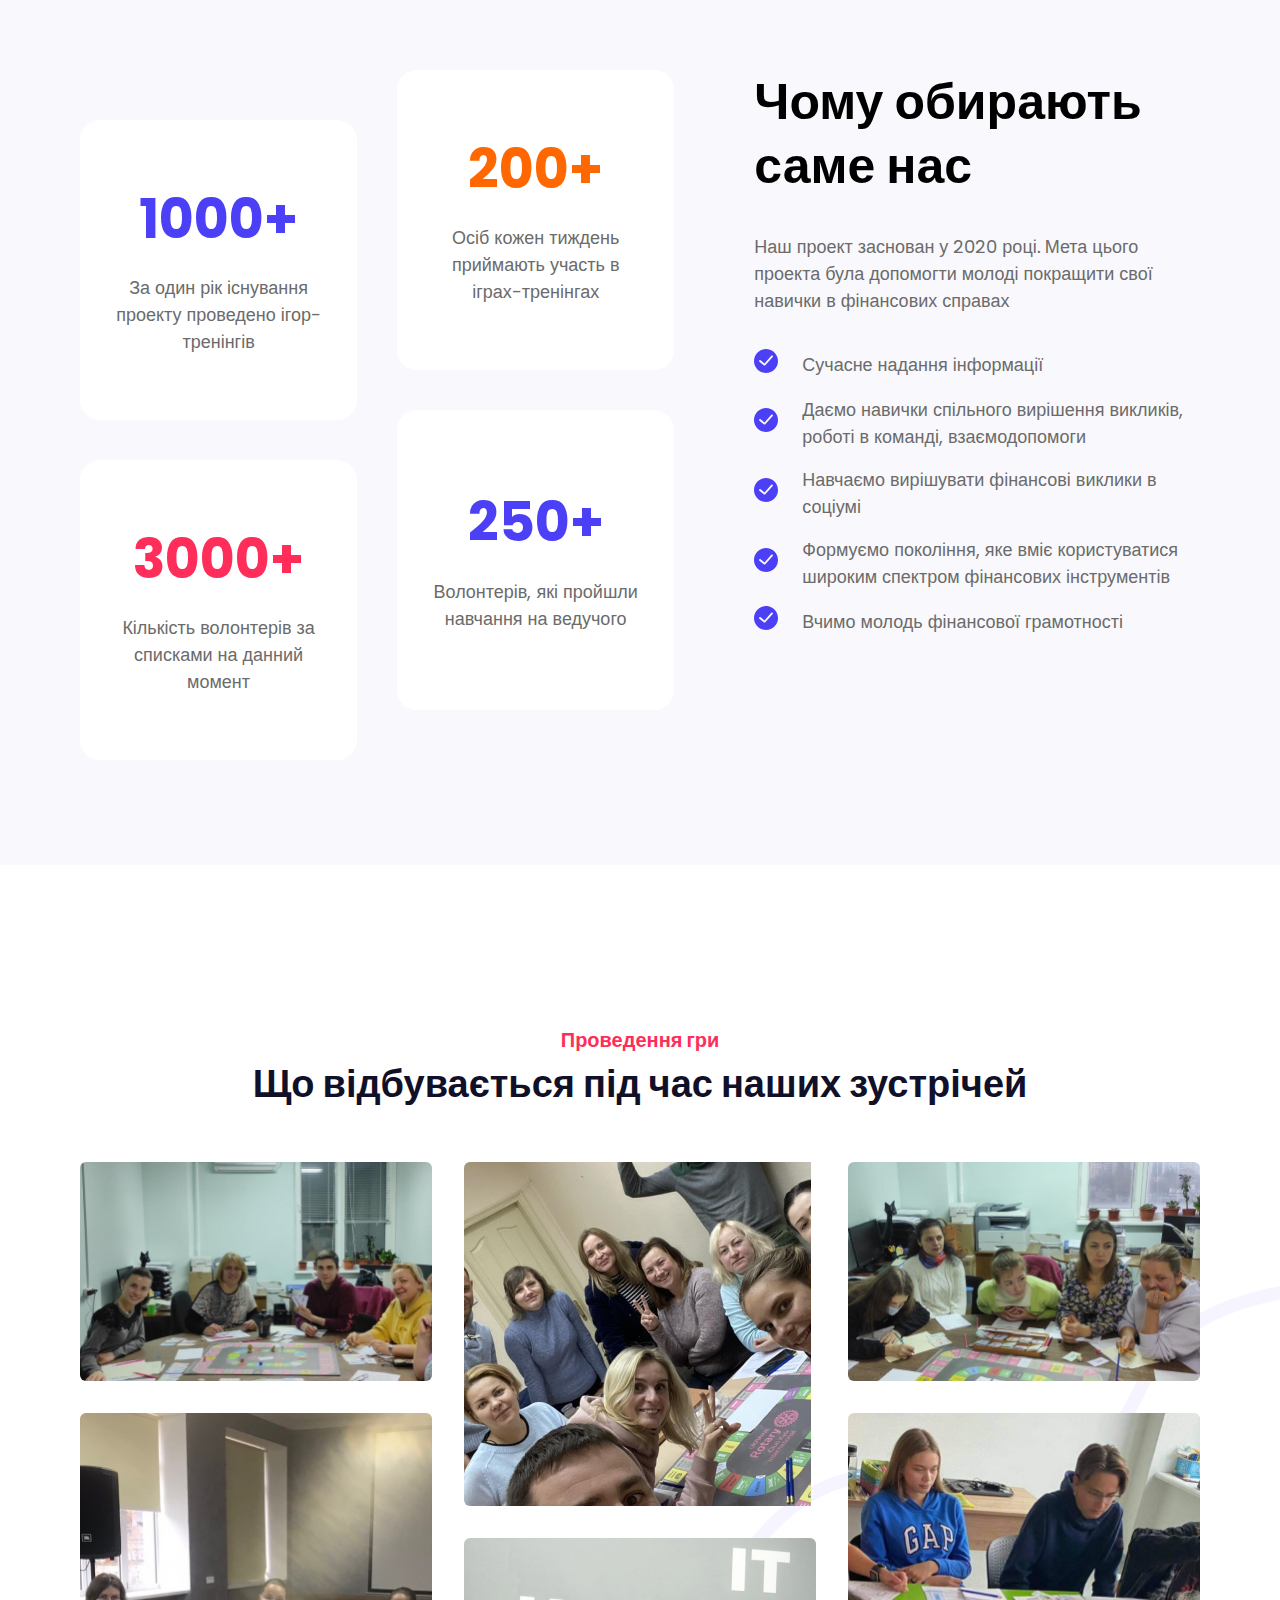
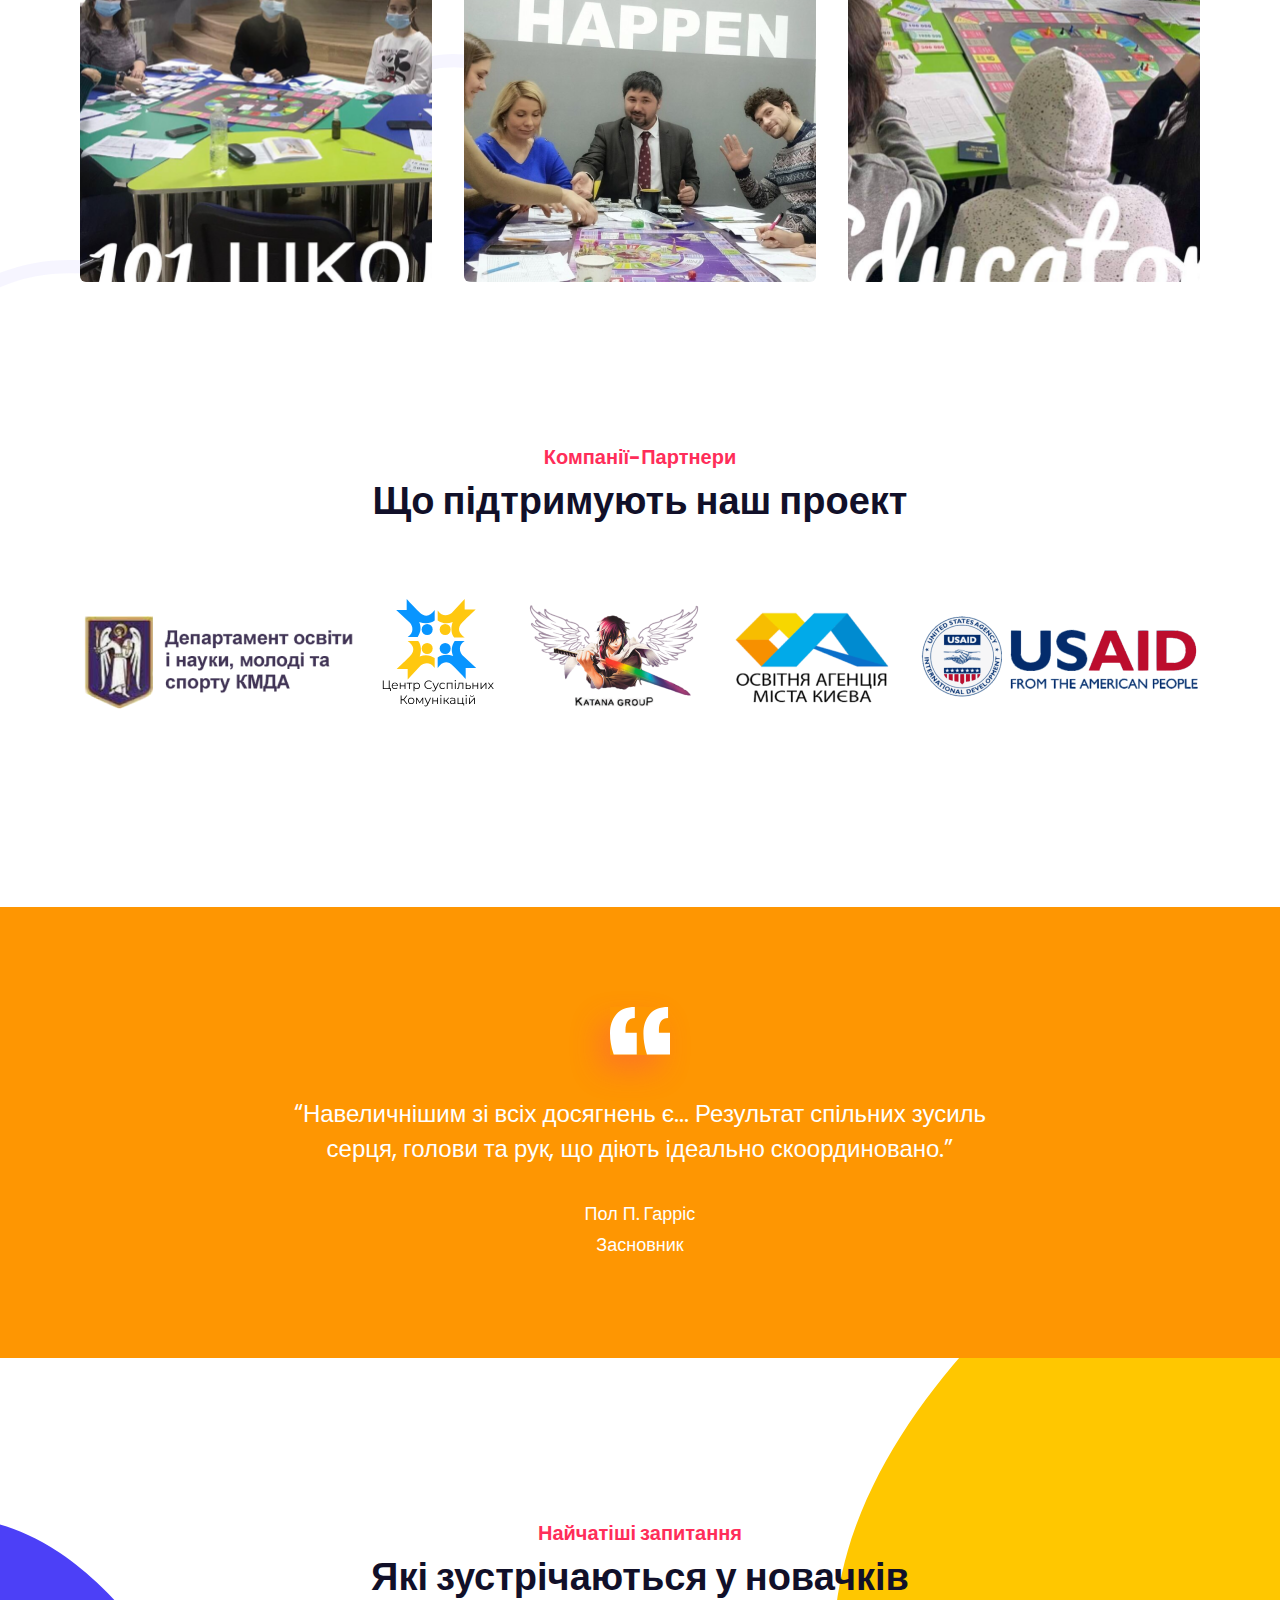
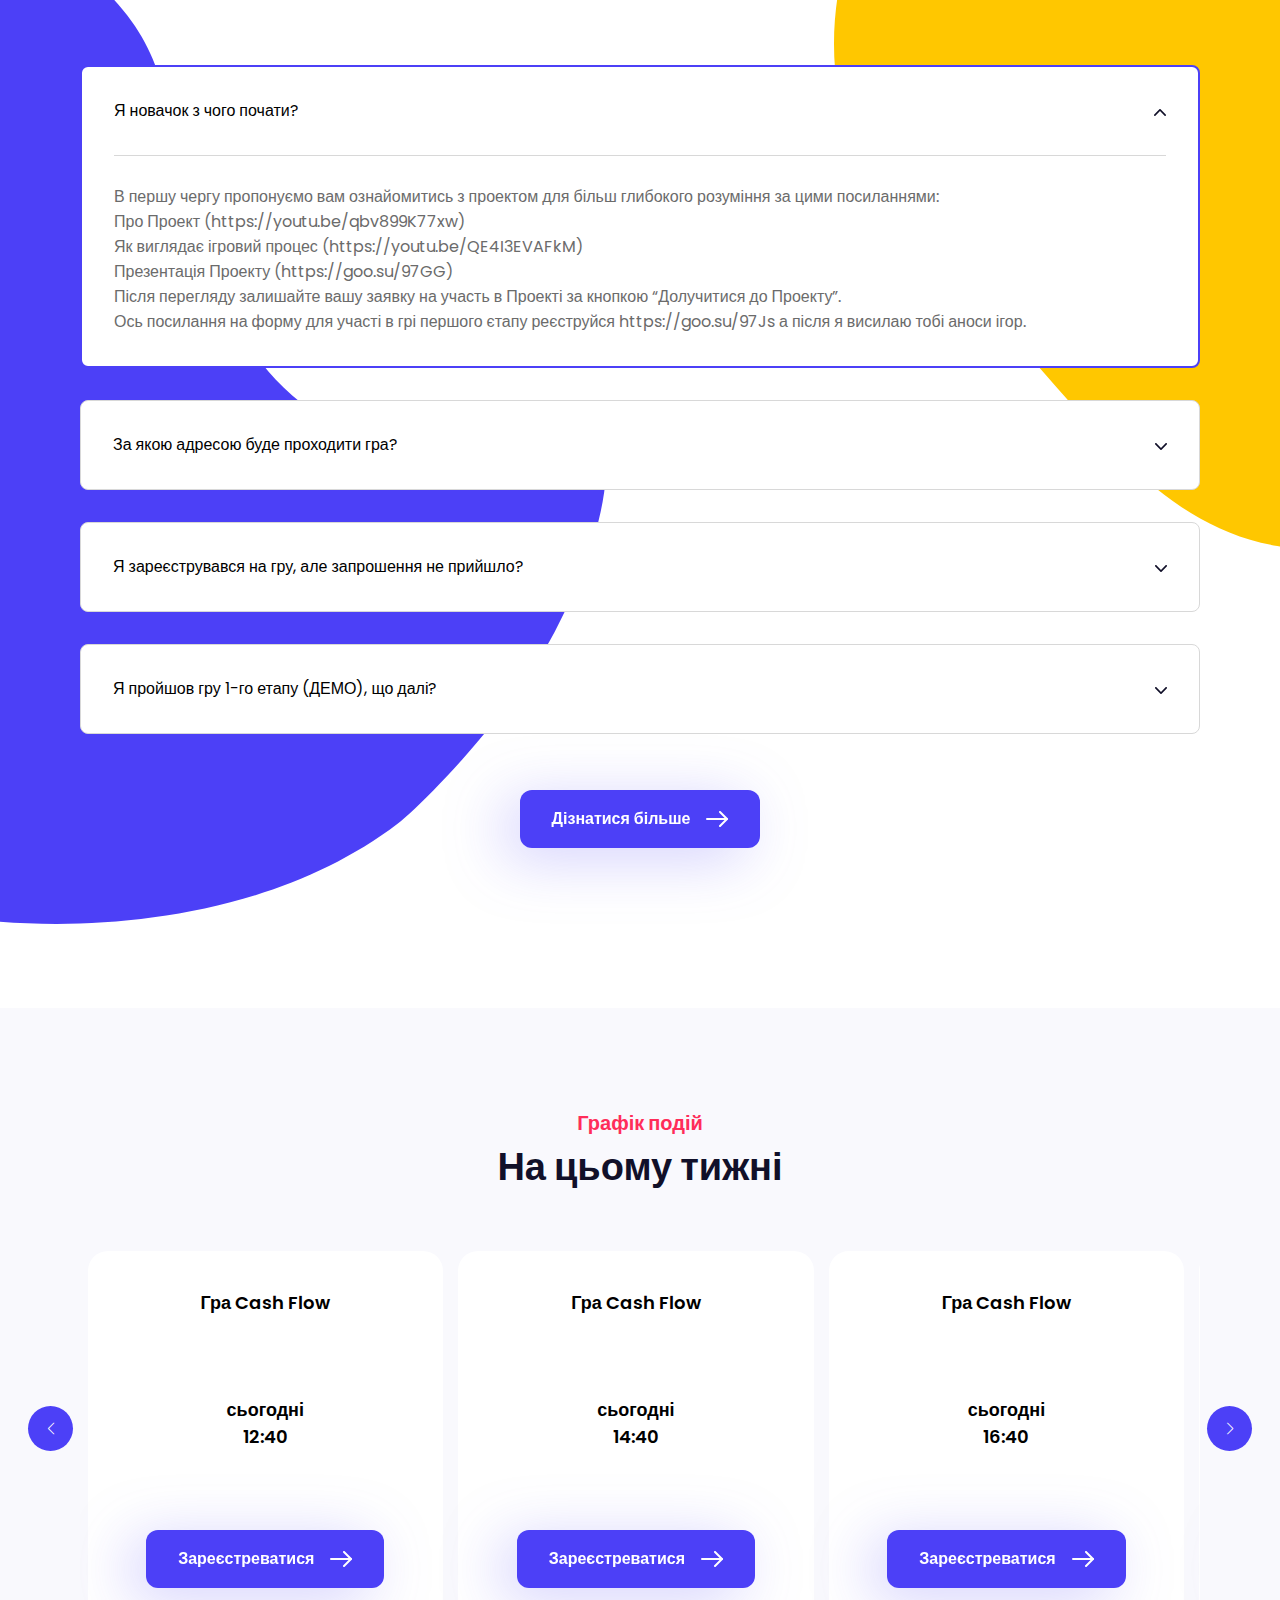
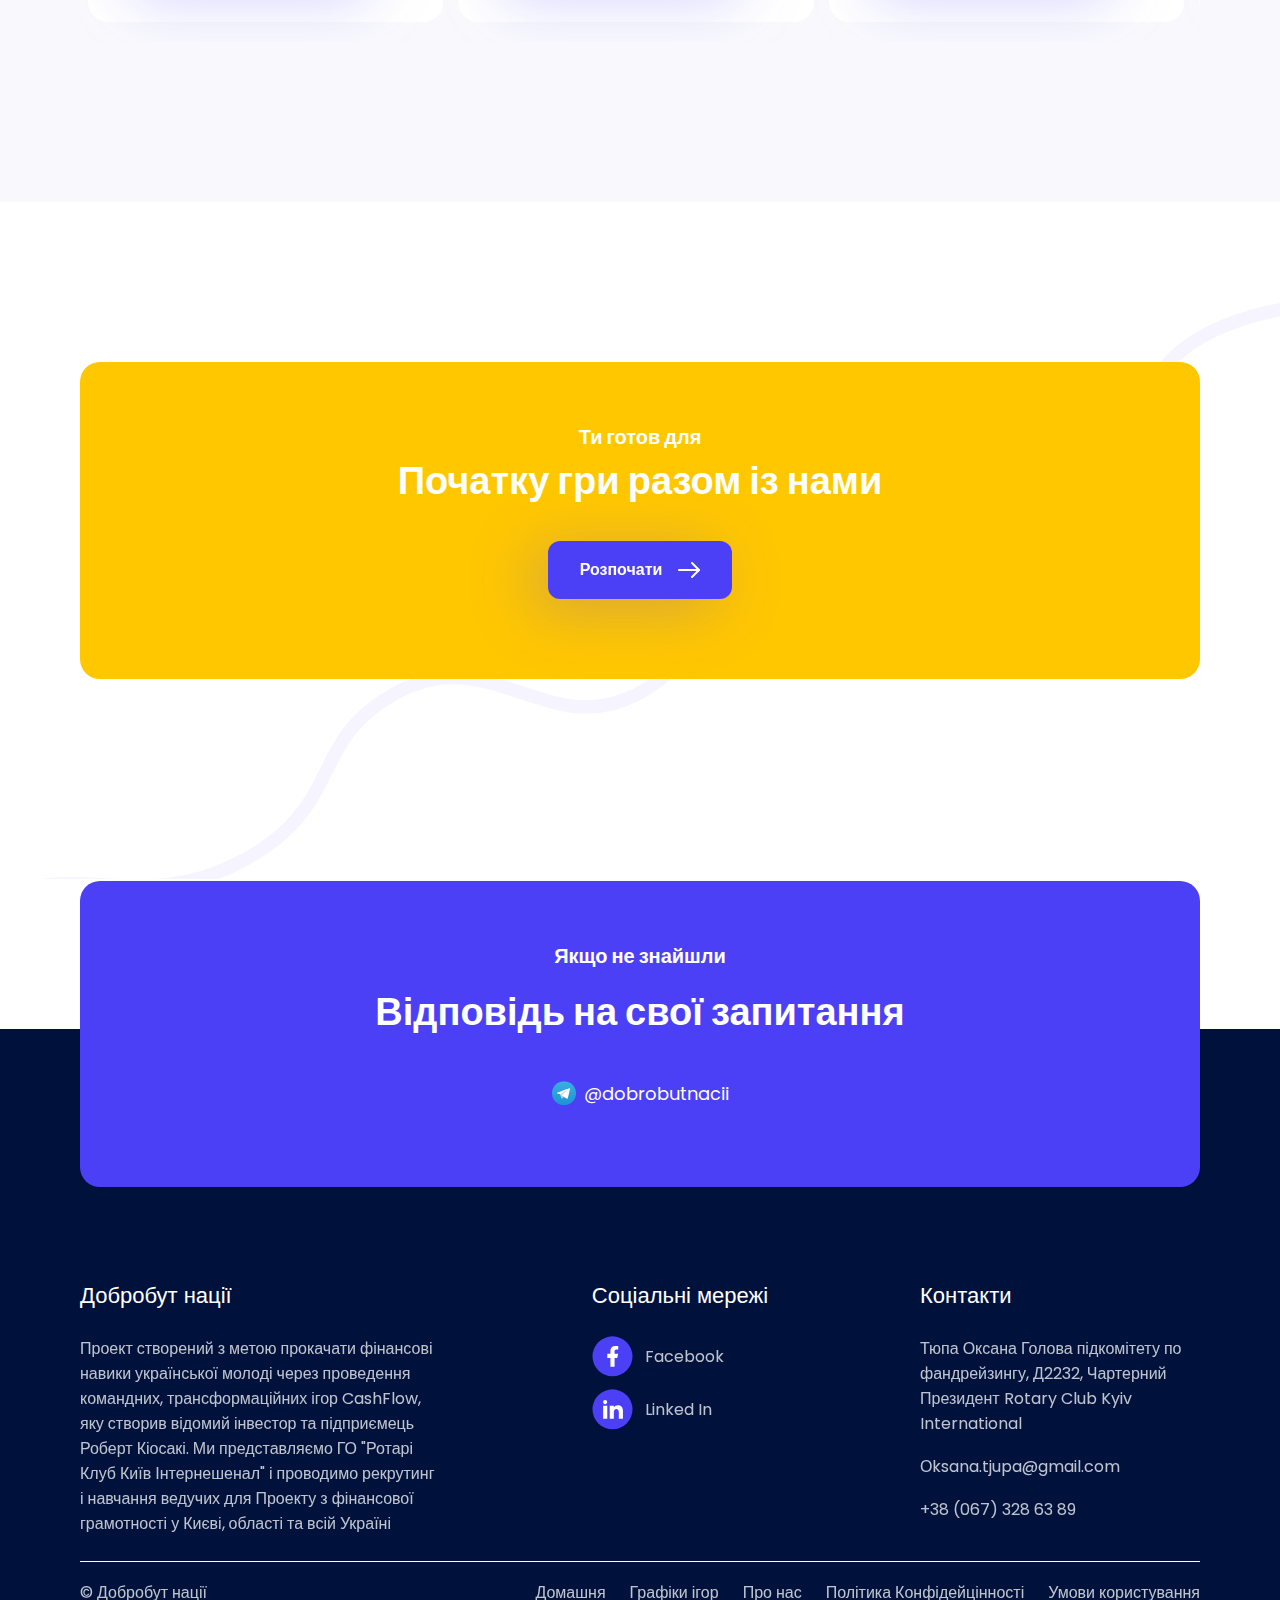
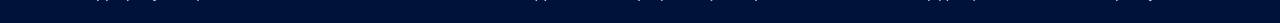
==== commit ee80e112: "commit :)" ====
--- a/index.html
+++ b/index.html
@@ -60,7 +60,7 @@
                                 </svg>                                    
                             </a>
                         </div>
-                        <div class="intro-img">
+                        <div class="intro-img _anim _anim-no-repeat">
                             <img src="./img/intro.svg" alt="intro-img">
                         </div>
                     </div>
@@ -218,19 +218,19 @@
                     <div class="ww-wrapper">
                         <div class="ww-statistics">
                             <div class="ww-card">
-                                <h1>1k+</h1>
+                                <h1><span class="__anim-counter" id="cnt1" data-num="1000" data-step="100" data-time="2">1000</span>+</h1>
                                 <p>За один рік існування проекту проведено ігор-тренінгів</p>
                             </div>
                             <div class="ww-card">
-                                <h1>200+</h1>
+                                <h1><span class="__anim-counter" id="cnt2" data-num="200" data-step="50" data-time="2">200</span>+</h1>
                                 <p>Осіб кожен тиждень приймають участь в іграх-тренінгах</p>
                             </div>
                             <div class="ww-card">
-                                <h1>3k+</h1>
+                                <h1><span class="__anim-counter" id="cnt3" data-num="3000" data-step="300" data-time="2">3000</span>+</h1>
                                 <p>Кількість волонтерів за списками на данний момент</p>
                             </div>
                             <div class="ww-card">
-                                <h1>250+</h1>
+                                <h1><span class="__anim-counter" id="cnt4" data-num="250" data-step="50" data-time="2">250</span>+</h1>
                                 <p>Волонтерів, які пройшли навчання на ведучого</p>
                             </div>
                         </div>
@@ -667,13 +667,17 @@
                 </div>
             </div>
         </footer>
-
+        
+    <script src="https://cdnjs.cloudflare.com/ajax/libs/jquery/3.3.1/jquery.min.js"></script>
     <script src="./js/header.js"></script>
     <script src="./js/player.js"></script>
     <script src="./js/accardeon.js"></script>
+    <script src="./js/anim.js"></script>
+    <script src="./js/count-anim.js"></script>
     <script type="module" src="./js/slider.js"></script>
     <script src="./js/swiper-bundle.min.js"></script>
     <script src="https://cdn.jsdelivr.net/npm/swiper@8/swiper-bundle.min.js"></script>
+    
 
 </body>
 </html>